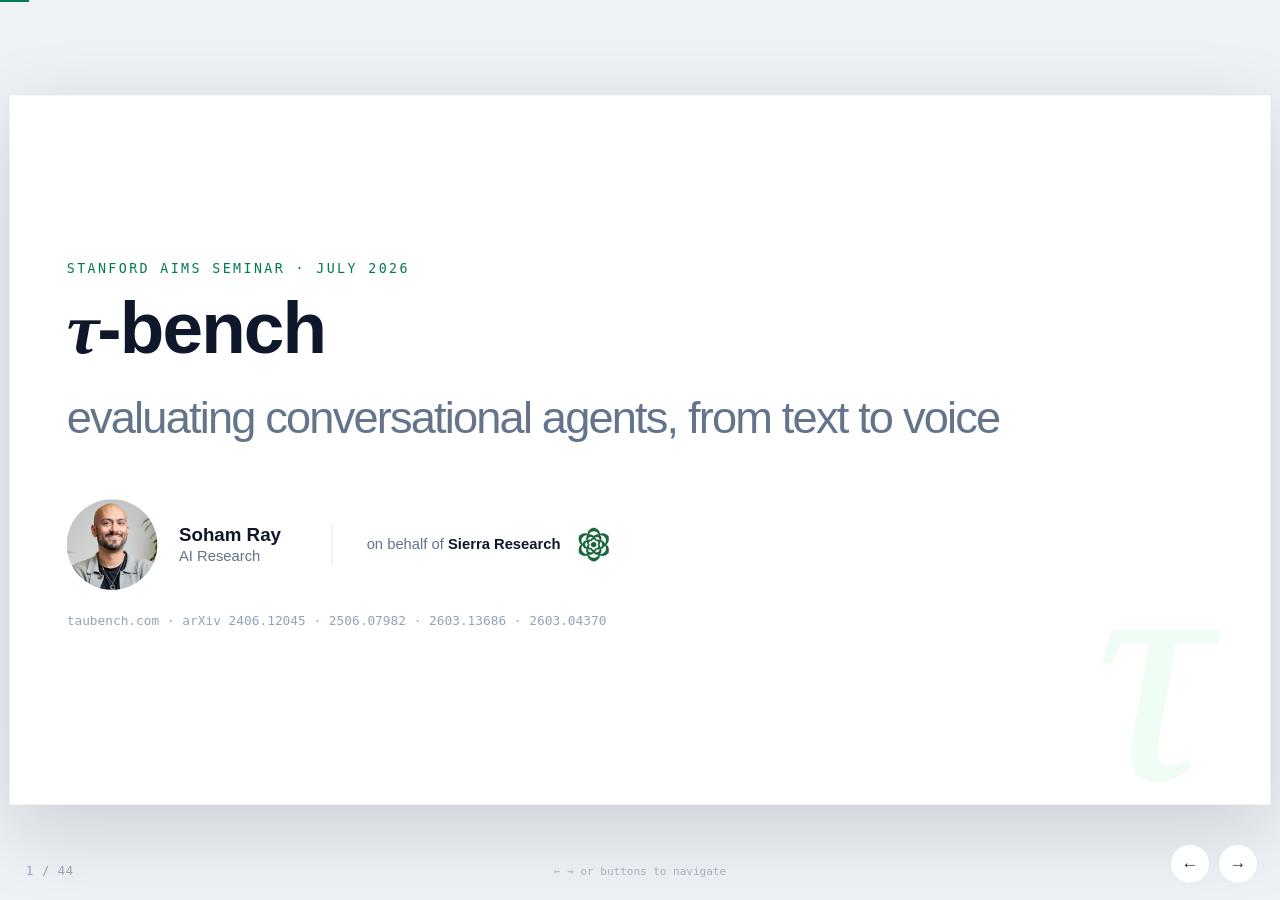
==== talks/stanford-aims-tau.html @ de150daf "awesome -> representative multilingual user simulator in Q1 Co-Authored-By: Claude Fable 5 <noreply@" ====
<!doctype html>
<html lang="en">
<head>
<meta charset="utf-8" />
<meta name="viewport" content="width=device-width, initial-scale=1" />
<meta name="robots" content="noindex" />
<title>τ-bench — Stanford AIMS · Soham Ray</title>
<style>
  :root {
    --bg: #ffffff;
    --ink: #1e293b;
    --heading: #0f172a;
    --muted: #64748b;
    --faint: #94a3b8;
    --line: #e2e8f0;
    --wash: #f8fafc;
    --green-wash: #f0fdf4;
    --accent: #065f46;
    --accent-mid: #047857;
    --accent-bright: #059669;
    --red: #dc2626;
    --font-sans: -apple-system, BlinkMacSystemFont, "Segoe UI", Roboto, Oxygen,
      Ubuntu, Cantarell, "Fira Sans", "Droid Sans", "Helvetica Neue", sans-serif;
    --font-mono: ui-monospace, SFMono-Regular, "SF Mono", Menlo, Monaco, Consolas, monospace;
    --font-tau: Georgia, "Times New Roman", serif;
  }
  * { box-sizing: border-box; margin: 0; padding: 0; }
  html, body { height: 100%; overscroll-behavior: none; }
  body {
    background: #eef1f5;
    color: var(--ink);
    font-family: var(--font-sans);
    -webkit-font-smoothing: antialiased;
    overflow: hidden;
  }

  /* ---------- deck scaffolding: fixed 1280x720 canvas, scaled to fit ---------- */
  #stage {
    position: fixed; inset: 0;
    display: flex; align-items: center; justify-content: center;
    overflow: hidden;
  }
  #deck {
    position: relative;
    flex: none;
    width: 1280px; height: 720px;
    background: var(--bg);
    transform: scale(var(--s, 1));
    transform-origin: center center;
    box-shadow: 0 24px 80px rgba(15, 23, 42, .16);
  }
  .slide {
    position: absolute; inset: 0;
    display: none;
    flex-direction: column;
    align-items: center;
    justify-content: center;
    padding: 34px 58px 44px;
    overflow: hidden;
  }
  .slide.active { display: flex; }
  .inner { width: 100%; }

  /* fragments: reveal step-by-step on → / click */
  .frag { opacity: 0; transform: translateY(8px); transition: opacity .3s ease, transform .3s ease; }
  .frag.on { opacity: 1; transform: none; }
  [data-at] { opacity: 0; transform: translateY(8px); transition: opacity .3s ease, transform .3s ease; }
  [data-at].on { opacity: 1; transform: none; }
  [data-off] { transition: opacity .3s ease; }
  [data-off].off { opacity: 0; pointer-events: none; }

  /* chrome */
  #progress {
    position: fixed; top: 0; left: 0; height: 2px;
    background: var(--accent-mid); width: 0%;
    z-index: 10; transition: width .3s ease;
  }
  #counter {
    position: fixed; bottom: 22px; left: 26px;
    font-family: var(--font-mono); font-size: 12px; color: var(--faint);
    z-index: 10; letter-spacing: .06em;
    user-select: none;
  }
  #navhint {
    position: fixed; bottom: 22px; left: 50%; transform: translateX(-50%);
    font-family: var(--font-mono); font-size: 11px; color: var(--faint);
    z-index: 10; user-select: none; opacity: .8;
  }
  .navbtns { position: fixed; bottom: 16px; right: 22px; z-index: 10; display: flex; gap: 8px; }
  .navbtns button {
    width: 40px; height: 40px; border-radius: 999px;
    border: 1px solid var(--line); background: #fff; color: var(--ink);
    font-size: 17px; line-height: 1; cursor: pointer;
    display: flex; align-items: center; justify-content: center;
    transition: all .15s ease;
  }
  .navbtns button:hover { border-color: var(--accent-mid); color: var(--accent-mid); }
  .navbtns button:active { transform: scale(.94); }

  /* ---------- typographic system ---------- */
  .kicker {
    font-family: var(--font-mono); font-size: 13.5px; font-weight: 500;
    letter-spacing: .18em; text-transform: uppercase; color: var(--accent-mid);
    margin-bottom: 14px;
  }
  h1 { color: var(--heading); font-size: 74px; font-weight: 700; letter-spacing: -0.025em; line-height: 1.08; }
  h2 { color: var(--heading); font-size: 40px; font-weight: 650; letter-spacing: -0.02em; line-height: 1.12; margin-bottom: 20px; }
  .lede { font-size: 19.5px; line-height: 1.55; color: var(--ink); max-width: 62ch; }
  .muted { color: var(--muted); }
  .tau { font-family: var(--font-tau); font-style: italic; }
  .mono { font-family: var(--font-mono); }
  a { color: var(--accent-mid); text-decoration: none; }
  a:hover { text-decoration: underline; }
  strong { font-weight: 650; color: var(--heading); }

  .footnote {
    margin-top: 22px; font-size: 13px; color: var(--faint); line-height: 1.5;
    font-family: var(--font-mono);
  }

  /* stat chips */
  .stats { display: flex; gap: 14px; flex-wrap: wrap; margin-top: 24px; }
  .stat {
    border: 1px solid var(--line); border-radius: 10px;
    padding: 14px 18px; background: #fff; min-width: 150px;
  }
  .stat .num { font-family: var(--font-mono); font-size: 30px; font-weight: 600; color: var(--accent); letter-spacing: -0.02em; }
  .stat .lbl { font-size: 13.5px; color: var(--muted); margin-top: 4px; line-height: 1.35; }

  /* two-column helper */
  .cols { display: grid; grid-template-columns: 1fr 1fr; gap: 40px; align-items: start; }

  /* card list */
  .cardlist { display: grid; gap: 12px; }
  .card {
    border: 1px solid var(--line); border-radius: 10px; background: #fff;
    padding: 15px 19px; font-size: 16px; line-height: 1.5;
  }
  .card b { color: var(--heading); font-weight: 650; }
  .card .tag {
    font-family: var(--font-mono); font-size: 12px; color: var(--accent-mid);
    letter-spacing: .1em; text-transform: uppercase; display: block; margin-bottom: 5px;
  }
  /* heading-only cards: render the lone tag as a proper statement chip */
  .card.chip { padding: 13px 19px; text-align: center; background: var(--wash); }
  .card.chip .tag {
    font-family: var(--font-sans); text-transform: none; letter-spacing: 0;
    font-size: 16.5px; font-weight: 650; color: var(--heading); margin-bottom: 0;
  }

  /* ---------- slide 1: title ---------- */
  .titleslide .inner { display: flex; flex-direction: column; gap: 0; }
  .who { display: flex; align-items: center; gap: 22px; margin-top: 52px; }
  .who img.face { width: 92px; height: 92px; border-radius: 50%; object-fit: cover; }
  .who .name { font-size: 19px; font-weight: 650; color: var(--heading); }
  .who .role { font-size: 15px; color: var(--muted); margin-top: 2px; display: flex; align-items: center; gap: 9px; }
  .who .role .org { font-weight: 650; color: var(--heading); }
  .who .obo { display: flex; align-items: center; gap: 13px; margin-left: 30px; padding-left: 34px; border-left: 1px solid var(--line); }
  .who .obo img { width: 42px; height: 42px; border-radius: 10px; }
  .who .obo-t { font-size: 15px; color: var(--muted); }
  .who .obo-t b { font-weight: 650; color: var(--heading); }
  .bigtau {
    position: absolute; right: 60px; bottom: -28px;
    font-family: var(--font-tau); font-style: italic;
    font-size: 330px; line-height: 1; color: var(--green-wash);
    user-select: none; pointer-events: none; z-index: 0;
  }
  .titleslide .inner { position: relative; z-index: 1; }

  /* section divider slides */
  .divider { text-align: left; }
  .divider .giant {
    font-family: var(--font-tau); font-style: italic;
    font-size: 150px; color: var(--accent);
    line-height: 1; letter-spacing: -0.02em;
  }
  .divider h2 { margin-top: 18px; }

  /* ---------- diagrams ---------- */
  .diagram { width: 100%; height: auto; display: block; margin-top: 8px; }
  .diagram text { font-family: var(--font-sans); }
  .diagram .dt { font-family: var(--font-tau); font-style: italic; }
  .diagram .dm { font-family: var(--font-mono); }

  /* press wall */
  .presswall { display: grid; grid-template-columns: repeat(4, 1fr); gap: 14px; margin-top: 10px; }
  .presswall figure { border: 1px solid var(--line); border-radius: 10px; overflow: hidden; background: #fff; }
  .presswall img { width: 100%; aspect-ratio: 16/9; object-fit: cover; display: block; filter: saturate(.92); }
  .presswall figcaption { padding: 9px 12px; font-size: 13px; color: var(--muted); line-height: 1.4; }
  .presswall figcaption b { color: var(--heading); font-weight: 600; }

  /* charts */
  .chartwrap { border: 1px solid var(--line); border-radius: 12px; padding: 18px 20px 10px; background: #fff; margin-top: 6px; }

  /* call comparison */
  .calls { display: grid; grid-template-columns: 1fr 1fr; gap: 24px; margin-top: 6px; }
  .call { border-radius: 12px; padding: 22px 24px; border: 1px solid var(--line); }
  .call.ideal { background: var(--wash); }
  .call.real { background: #fff; border-color: #d1e7dd; box-shadow: 0 1px 0 var(--line); }
  .call h3 { font-size: 16px; font-weight: 650; color: var(--heading); margin-bottom: 4px; }
  .call .sub { font-family: var(--font-mono); font-size: 11.5px; letter-spacing: .12em; text-transform: uppercase; margin-bottom: 14px; }
  .call.ideal .sub { color: var(--faint); }
  .call.real .sub { color: var(--accent-mid); }
  .call ul { list-style: none; display: grid; gap: 9px; }
  .call li { font-size: 14.5px; line-height: 1.45; padding-left: 20px; position: relative; }
  .call li::before { content: "·"; position: absolute; left: 6px; color: var(--faint); font-weight: 700; }
  .call.real li::before { content: "•"; color: var(--accent-bright); }

  /* metrics table */
  table.metrics { width: 100%; border-collapse: collapse; margin-top: 8px; font-size: 16.5px; }
  table.metrics th, table.metrics td { text-align: left; padding: 12px 15px; border-bottom: 1px solid var(--line); vertical-align: top; }
  table.metrics th { font-family: var(--font-mono); font-size: 12.5px; letter-spacing: .1em; text-transform: uppercase; color: var(--muted); font-weight: 500; }
  table.metrics td.dim { font-weight: 650; color: var(--heading); white-space: nowrap; }
  table.metrics td .sym { font-family: var(--font-mono); color: var(--accent-mid); font-size: 13px; }
  table.metrics tr:last-child td { border-bottom: none; }

  /* horizontal bars (failure modes) */
  .hbars { display: grid; gap: 10px; margin-top: 10px; }
  .hbar { display: grid; grid-template-columns: 190px 1fr 66px; align-items: center; gap: 12px; font-size: 14px; }
  .hbar .lbl { color: var(--ink); text-align: right; }
  .hbar .track { background: var(--wash); border-radius: 5px; height: 20px; display: flex; overflow: hidden; border: 1px solid var(--line); }
  .hbar .seg1 { background: var(--accent-mid); height: 100%; }
  .hbar .seg2 { background: #86efac; height: 100%; }
  .hbar .val { font-family: var(--font-mono); font-size: 12px; color: var(--muted); }

  .legend { display: flex; gap: 18px; margin-top: 14px; font-size: 12.5px; color: var(--muted); align-items: center; flex-wrap: wrap; }
  .legend .sw { display: inline-block; width: 12px; height: 12px; border-radius: 3px; margin-right: 6px; vertical-align: -1px; }

  /* pipeline stages */
  .pipe { display: grid; grid-template-columns: repeat(4, 1fr); gap: 0; margin-top: 10px; align-items: stretch; position: relative; }
  .stage { border: 1px solid var(--line); border-radius: 12px; background: #fff; padding: 16px 16px 14px; margin-right: 26px; position: relative; }
  .stage:last-child { margin-right: 0; }
  .stage::after {
    content: "→"; position: absolute; right: -22px; top: 50%; transform: translateY(-50%);
    color: var(--faint); font-size: 17px;
  }
  .stage:last-child::after { content: none; }
  .stage .n { font-family: var(--font-mono); font-size: 11px; color: var(--accent-mid); letter-spacing: .12em; margin-bottom: 6px; }
  .stage h3 { font-size: 15px; font-weight: 650; color: var(--heading); margin-bottom: 8px; }
  .stage ul { list-style: none; display: grid; gap: 5px; }
  .stage li { font-size: 12.8px; color: var(--muted); line-height: 1.4; }
  .stage li b { color: var(--ink); font-weight: 600; }

  /* persona face cards — faces blurred until the reveal step */
  .pgrid { display: grid; grid-template-columns: repeat(7, 1fr); gap: 12px; margin-top: 18px; }
  .pcard { border: 1px solid var(--line); border-radius: 12px; background: #fff; padding: 14px 10px 12px; text-align: center; display: flex; flex-direction: column; align-items: center; gap: 6px; }
  .pcard.ctrl { background: var(--wash); }
  .pcard b { font-size: 13.5px; font-weight: 650; color: var(--heading); }
  .pcard .pacc { font-size: 11.5px; color: var(--muted); line-height: 1.35; min-height: 31px; }
  .pface { width: 62px; height: 62px; border-radius: 50%; overflow: hidden; border: 2px solid var(--line); display: flex; align-items: center; justify-content: center; font-size: 30px; background: var(--wash); flex: none; }
  .pface img { width: 100%; height: 100%; object-fit: cover; filter: blur(9px) grayscale(1); transition: filter .6s ease; }
  .pgrid.on .pface img { filter: none; }
  .pcard .pwho { font-family: var(--font-mono); font-size: 11px; color: var(--accent-mid); font-weight: 700; opacity: 0; transition: opacity .5s ease .15s; }
  .pgrid.on .pwho { opacity: 1; }

  /* audio demo play buttons */
  .play { width: 24px; height: 24px; border-radius: 50%; border: 1px solid var(--line); background: #fff; color: var(--accent-mid); font-size: 9px; line-height: 1; cursor: pointer; display: inline-flex; align-items: center; justify-content: center; padding: 0 0 0 2px; flex: none; transition: background .15s, border-color .15s, color .15s; }
  .play:hover { border-color: var(--accent-mid); background: var(--green-wash); }
  .play.playing { background: var(--accent-mid); border-color: var(--accent-mid); color: #fff; }
  .audiorow { display: flex; align-items: center; gap: 10px; margin-top: 14px; font-size: 13.5px; color: var(--muted); }
  .audiorow .mono { font-family: var(--font-mono); font-size: 11.5px; color: var(--faint); }

  .diagram.timeline { max-width: 860px; margin: 0 auto; display: block; }
  .cardlist.compact .card { padding: 10px 14px; font-size: 13px; line-height: 1.45; }

  /* example call transcript */
  .convo { display: flex; flex-direction: column; gap: 9px; }
  .bubble { border-radius: 14px; padding: 9px 16px; font-size: 14.5px; line-height: 1.45; max-width: 88%; }
  .bubble.u { background: var(--wash); border: 1px solid var(--line); align-self: flex-start; }
  .bubble.a { background: var(--green-wash); border: 1px solid #bbe7d0; align-self: flex-end; }
  .tchip { font-family: var(--font-mono); font-size: 10.5px; background: #fff; border: 1px solid var(--line); border-radius: 6px; padding: 1px 6px; color: var(--accent-mid); white-space: nowrap; }
  .tchip.ut { color: var(--muted); }
  .worldcard { border: 1px solid var(--line); border-radius: 12px; padding: 12px 16px; background: #fff; }
  .worldcard .wtitle { font-family: var(--font-mono); font-size: 10.5px; letter-spacing: .07em; text-transform: uppercase; color: var(--faint); margin-bottom: 6px; }
  .wrow { display: flex; justify-content: space-between; gap: 12px; font-size: 13px; padding: 2.5px 0; color: var(--ink); }
  .wrow .st { font-family: var(--font-mono); font-size: 12px; color: var(--muted); }
  .wrow .st b { color: var(--accent-mid); }
  .couple { text-align: center; font-family: var(--font-mono); font-size: 11px; color: var(--faint); margin: 5px 0; }

  /* mini result bars */
  .mrow { display: grid; grid-template-columns: 88px 1fr 34px; align-items: center; gap: 8px; margin-bottom: 5px; }
  .mrow .mlbl { color: var(--muted); white-space: nowrap; font-size: 11.5px; }
  .mtrack { background: var(--wash); border: 1px solid var(--line); border-radius: 4px; height: 11px; overflow: hidden; }
  .mfill { height: 100%; background: var(--accent-mid); }
  .mfill.lt { background: #cbd5e1; }
  .mfill.rd { background: #f59e0b; }
  .mval { font-family: var(--font-mono); font-size: 11px; color: var(--ink); text-align: right; }

  /* comparison table */
  .cmp { border-collapse: collapse; width: 100%; font-size: 15.5px; }
  .cmp th { font-family: var(--font-mono); font-size: 10.5px; font-weight: 600; letter-spacing: .08em; text-transform: uppercase; color: var(--faint); padding: 0 12px 10px; text-align: center; line-height: 1.5; }
  .cmp th:first-child { text-align: left; }
  .cmp td { padding: 7px 12px; border-top: 1px solid var(--line); text-align: center; }
  .cmp td:first-child { text-align: left; white-space: nowrap; }
  .cmp tr.group td { border-top: none; padding: 11px 12px 4px; font-family: var(--font-mono); font-size: 10.5px; letter-spacing: .07em; text-transform: uppercase; color: var(--faint); text-align: left; }
  .cmp .y { color: var(--accent-mid); font-weight: 700; }
  .cmp .p { color: #d97706; font-weight: 600; }
  .cmp .n { color: #cbd5e1; }
  .cmp tr.hero td { background: var(--green-wash); border-top: 1.5px solid #bbe7d0; border-bottom: 1.5px solid #bbe7d0; font-weight: 650; color: var(--accent); }
  .cmp tr.hero td:first-child { border-radius: 8px 0 0 8px; }
  .cmp tr.hero td:last-child { border-radius: 0 8px 8px 0; }

  /* interactivity results table */
  .itbl { font-size: 14px; }
  .itbl td { font-family: var(--font-mono); font-size: 13px; color: var(--ink); }
  .itbl td:first-child { font-family: var(--font-sans); font-size: 14px; white-space: nowrap; }
  .itbl .best { color: var(--accent-mid); font-weight: 700; }
  .itbl .worst { color: var(--red); }
  .itbl th sub, .itbl td sub { font-size: 9px; }
  .itbl .abd { font-size: 10.5px; color: var(--faint); font-weight: 400; }
  .itbl .worst .abd, .itbl .best .abd { color: inherit; }

  /* paper figure */
  .paperfig { border: 1px solid var(--line); border-radius: 12px; background: #fff; padding: 20px 26px; margin-top: 6px; }
  .paperfig img { display: block; width: 100%; max-height: 360px; object-fit: contain; margin: 0 auto; }

  /* live embed */
  .embedwrap { border: 1px solid var(--line); border-radius: 12px; overflow: hidden; background: #fff; height: 445px; margin-top: 4px; }
  /* crop taubench.com's fixed-height nav + announcement banner so the visualizer fills the frame */
  .embedwrap iframe { width: 100%; height: calc(100% + 150px); margin-top: -150px; border: 0; display: block; }

  .smallgrid { display: grid; grid-template-columns: 1fr 1fr 1fr; gap: 14px; margin-top: 10px; }
  .tightcards .card { font-size: 15px; padding: 13px 17px; }

  kbd.klabel {
    font-family: var(--font-mono); font-size: 12px; border: 1px solid var(--line);
    border-bottom-width: 2px; border-radius: 5px; padding: 1px 6px; color: var(--muted); background: var(--wash);
  }

  /* ---------- live phone (state-machine driven from render()) ---------- */
  .phonecol { display: flex; flex-direction: column; gap: 8px; }
  .livephone {
    position: relative; width: 208px; margin: 0 auto;
    border-radius: 28px; background: #1e293b; padding: 10px 11px 11px;
    box-shadow: 0 10px 26px rgba(15, 23, 42, .22);
    transition: box-shadow .35s ease;
  }
  .livephone.acting { box-shadow: 0 10px 26px rgba(15, 23, 42, .22), 0 0 0 4px #bbe7d0; }
  .livephone .notch { width: 60px; height: 6px; border-radius: 4px; background: #0f172a; margin: 0 auto 8px; }
  .livephone .screen {
    background: #fef3c7; border-radius: 14px; padding: 10px 13px 12px;
    display: flex; flex-direction: column; gap: 7px; transition: background .45s ease;
  }
  .livephone .phome { width: 52px; height: 4px; border-radius: 3px; background: #475569; margin: 8px auto 0; }
  .livephone .ptop { display: flex; align-items: center; justify-content: space-between; height: 18px; }
  .sigbars { display: flex; align-items: flex-end; gap: 3px; height: 17px; }
  .sigbars i { width: 5px; border-radius: 2px; background: #d6dee8; transition: background .45s ease; }
  .sigbars i:nth-child(1) { height: 6px; } .sigbars i:nth-child(2) { height: 10px; }
  .sigbars i:nth-child(3) { height: 13px; } .sigbars i:nth-child(4) { height: 17px; }
  .pplane { font-size: 15px; color: #d97706; transition: opacity .4s ease; }
  .livephone.air-off .pplane { opacity: 0; }
  .pbig { font-size: 17px; font-weight: 700; color: #b45309; text-align: center; letter-spacing: -0.01em; }
  .pbig .st-broken { display: inline; } .pbig .st-nosig, .pbig .st-ok { display: none; }
  .livephone.air-off .pbig .st-broken { display: none; }
  .livephone.air-off .pbig .st-nosig { display: inline; }
  .livephone.fixed .screen { background: var(--green-wash); }
  .livephone.fixed .sigbars i { background: var(--accent-bright); }
  .livephone.fixed .pbig { color: var(--accent); }
  .livephone.fixed .pbig .st-broken, .livephone.fixed .pbig .st-nosig { display: none; }
  .livephone.fixed .pbig .st-ok { display: inline; }
  .ploc-line { font-size: 11px; color: #64748b; text-align: center; font-family: var(--font-mono); }
  .livephone .prows { display: flex; flex-direction: column; gap: 7px; }
  .livephone .prow {
    display: flex; align-items: center; justify-content: space-between;
    background: rgba(255, 255, 255, .65); border-radius: 8px; padding: 5px 9px;
    font-size: 11.5px; color: #334155; font-weight: 500;
  }
  .ptoggle, .ptog2 {
    width: 34px; height: 19px; border-radius: 19px; position: relative; flex: none;
    transition: background .35s ease;
  }
  .ptoggle::after, .ptog2::after {
    content: ""; position: absolute; top: 2px; width: 15px; height: 15px;
    border-radius: 50%; background: #fff; transition: left .35s ease;
    box-shadow: 0 1px 2px rgba(15, 23, 42, .25);
  }
  .ptoggle { background: #d97706; } .ptoggle::after { left: 17px; }
  .livephone.air-off .ptoggle { background: #cbd5e1; }
  .livephone.air-off .ptoggle::after { left: 2px; }
  .ptog2 { background: #cbd5e1; } .ptog2::after { left: 2px; }
  .livephone.roam-on .ptog2 { background: var(--accent-bright); }
  .livephone.roam-on .ptog2::after { left: 17px; }
  /* authoring mode: phone starts healthy, root causes break it */
  .livephone.build .screen { background: var(--green-wash); }
  .livephone.build .sigbars i { background: var(--accent-bright); }
  .livephone.build .pplane { opacity: 0; }
  .livephone.build .ptoggle { background: #cbd5e1; } .livephone.build .ptoggle::after { left: 2px; }
  .livephone.build .pbig { color: var(--accent); }
  .livephone.build .pbig .st-broken { display: none; } .livephone.build .pbig .st-ok { display: inline; }
  .livephone.build.rc-air .screen { background: #fef3c7; }
  .livephone.build.rc-air .sigbars i { background: #d6dee8; }
  .livephone.build.rc-air .pplane { opacity: 1; }
  .livephone.build.rc-air .ptoggle { background: #d97706; } .livephone.build.rc-air .ptoggle::after { left: 17px; }
  .livephone.build.rc-air .pbig { color: #b45309; }
  .livephone.build.rc-air .pbig .st-ok { display: none; } .livephone.build.rc-air .pbig .st-broken { display: inline; }
  .ploc-line .p-abroad { display: none; }
  .livephone.abroad .ploc-line .p-home { display: none; }
  .livephone.abroad .ploc-line .p-abroad { display: inline; color: #d97706; }

  /* ---------- animated audio pipeline ---------- */
  #pipesvg .box { fill: #fff; stroke: var(--line); stroke-width: 1.5; }
  #pipesvg .box.dash { stroke-dasharray: 5 4; }
  #pipesvg .box.main { stroke: var(--accent); }
  #pipesvg .grp { fill: var(--wash); stroke: var(--line); stroke-width: 1.5; }
  #pipesvg text { font-family: var(--font-sans); }
  #pipesvg .tl { font-size: 13px; fill: var(--ink); font-weight: 600; }
  #pipesvg .ts { font-size: 11px; fill: var(--muted); }
  #pipesvg .tm { font-family: var(--font-mono); font-size: 10.5px; fill: var(--faint); }
  #pipesvg .tg { font-family: var(--font-mono); font-size: 11px; fill: var(--accent-mid); letter-spacing: .08em; }
  /* flows: dashes crawl along the path while active */
  #pipesvg .flow { fill: none; stroke-dasharray: 7 7; opacity: .18; animation: pldash 1s linear infinite paused; }
  #pipesvg .flow.acc { stroke: var(--accent-mid); stroke-width: 3; }
  #pipesvg .flow.grey { stroke: #94a3b8; stroke-width: 3; }
  #pipesvg .flow.amber { stroke: #d97706; stroke-width: 1.7; stroke-dasharray: 2 6.5; stroke-linecap: round; }
  #pipesvg .ctrl { fill: none; stroke: #cbd5e1; stroke-width: 1.4; stroke-dasharray: 3 4; opacity: .5; }
  #pipesvg .ctrl.const { stroke: #94a3b8; stroke-width: 2.4; stroke-dasharray: none; opacity: .45; }
  #pipesvg .lgconst { stroke: #94a3b8; stroke-width: 3; stroke-dasharray: 7 7; }
  #pipesvg .lgint { stroke: #d97706; stroke-width: 1.7; stroke-dasharray: 2 6.5; stroke-linecap: round; }
  @keyframes pldash { to { stroke-dashoffset: -14; } }
  @keyframes plblink { 0%, 78%, 100% { opacity: .18; } 82%, 94% { opacity: 1; } }
  @keyframes plctrl { 0%, 78%, 100% { opacity: .35; stroke: #cbd5e1; } 82%, 94% { opacity: 1; stroke: #d97706; } }
  @keyframes plboxflash { 0%, 78%, 100% { fill: #fff; } 82%, 94% { fill: #fef3c7; } }
  @keyframes plwob { from { transform: scaleY(.35); } to { transform: scaleY(1); } }
  @keyframes plfd { 0%, 70%, 100% { opacity: 0; } 74%, 88% { opacity: 1; } }
  /* stage 1: the speech line comes alive */
  #pipesvg.s1 .f-speech { opacity: 1; animation-play-state: running; }
  #pipesvg.s1 .mixer { stroke: var(--accent-mid); }
  #pipesvg .wavebar { fill: var(--accent-mid); opacity: .15; transform-box: fill-box; transform-origin: 50% 50%; }
  #pipesvg.s1 .wavebar { opacity: 1; animation: plwob .55s ease-in-out infinite alternate; }
  #pipesvg.s1 .wavebar:nth-of-type(2n) { animation-duration: .42s; }
  #pipesvg.s1 .wavebar:nth-of-type(3n) { animation-duration: .7s; }
  /* stage 2: environment generators + Poisson control links */
  #pipesvg.s2 .f-noise { opacity: .85; animation-play-state: running; }
  #pipesvg.s2 .f-burst { animation: pldash 1s linear infinite, plblink 3.6s infinite; }
  #pipesvg.s2 .f-oot { animation: pldash 1s linear infinite, plblink 5.2s infinite 1.3s; }
  #pipesvg.s2 .ctrl-burst { animation: plctrl 3.6s infinite; }
  #pipesvg.s2 .ctrl-oot { animation: plctrl 5.2s infinite 1.3s; }
  #pipesvg.s2 .ctrl-muff { animation: plctrl 6.4s infinite 2.2s; }
  #pipesvg.s2 .gburst { animation: plboxflash 3.6s infinite; }
  #pipesvg.s2 .goot { animation: plboxflash 5.2s infinite 1.3s; }
  #pipesvg.s2 .gmuff { animation: plboxflash 6.4s infinite 2.2s; }
  /* stage 3: telephony + frame drops */
  #pipesvg.s3 .f-out { opacity: 1; animation-play-state: running; }
  #pipesvg.s3 .fdmark { animation: plfd 2.6s infinite; }
  #pipesvg.s3 .fdmark.b { animation-delay: 1.2s; }
  #pipesvg.s3 .gfd { animation: plboxflash 2.6s infinite; }
  #pipesvg .fdmark { opacity: 0; stroke: var(--red); stroke-width: 2.2; }
  .pipesteps { display: grid; grid-template-columns: 1fr 1fr 1fr; gap: 12px; margin-top: 14px; }

  /* pull-quotes (benchmarking slide) */
  .bq { border-left: 3px solid var(--accent-mid); background: var(--wash); padding: 12px 16px 11px; border-radius: 0 10px 10px 0; margin-top: 12px; }
  .bq .qt { font-family: Georgia, 'Times New Roman', serif; font-style: italic; font-size: 16.5px; color: var(--heading); line-height: 1.4; }
  .bq .attr { font-size: 12px; color: var(--muted); margin-top: 5px; font-style: normal; }

  /* spec / trace / verify — show-don't-tell task slides */
  .spec { border: 1px solid var(--line); border-radius: 10px; background: #fff; padding: 10px 14px; margin-bottom: 10px; }
  .spec .slbl { font-family: var(--font-mono); font-size: 10.5px; letter-spacing: .12em; text-transform: uppercase; color: var(--accent-mid); display: block; margin-bottom: 4px; }
  .spec p { font-size: 13.5px; line-height: 1.45; color: var(--ink); margin: 2px 0; }
  .spec p.mono { font-family: var(--font-mono); font-size: 12px; color: var(--muted); }
  .ttrace { border: 1px solid var(--line); border-radius: 14px; background: var(--wash); padding: 14px 16px; display: flex; flex-direction: column; gap: 7px; }
  .trow { display: grid; grid-template-columns: 48px 1fr; gap: 10px; align-items: start; }
  .trow .twho { font-family: var(--font-mono); font-size: 10.5px; color: var(--faint); padding-top: 7px; text-transform: uppercase; letter-spacing: .06em; }
  .trow .twho.u { color: var(--muted); }
  .tbub { background: #fff; border: 1px solid var(--line); border-radius: 10px; padding: 6px 12px; font-size: 13.5px; line-height: 1.45; color: var(--ink); justify-self: start; }
  .trow.agent .tbub { background: var(--green-wash); border-color: #cde9db; }
  .ttool { font-family: var(--font-mono); font-size: 12px; color: var(--ink); background: #fff; border: 1px dashed #cbd5e1; border-radius: 8px; padding: 5px 10px; justify-self: start; }
  .ttool .op { font-weight: 700; font-size: 10px; letter-spacing: .1em; margin-right: 8px; }
  .ttool .op.r { color: var(--muted); }
  .ttool .op.w { color: var(--red); }
  .ttool .op.s { color: var(--accent-mid); }
  .tret { font-family: var(--font-mono); font-size: 11.5px; color: var(--faint); padding-left: 12px; justify-self: start; }
  .verify { border-top: 1px dashed #cbd5e1; margin-top: 8px; padding-top: 9px; }
  .verify .vtitle { font-family: var(--font-mono); font-size: 10.5px; letter-spacing: .12em; text-transform: uppercase; color: var(--muted); margin-bottom: 5px; }
  .verify .vitem { font-family: var(--font-mono); font-size: 12px; line-height: 1.7; color: var(--ink); }
  .vitem .ok { color: var(--accent-bright); font-weight: 700; }
  .vitem .bad { color: var(--red); font-weight: 700; }

  /* company logo wall */
  .logowall { display: grid; grid-template-columns: repeat(5, 1fr); gap: 12px; }
  .logocell { display: flex; align-items: center; gap: 10px; border: 1px solid var(--line); border-radius: 10px; padding: 9px 12px; font-size: 13.5px; font-weight: 600; color: var(--heading); background: #fff; }
  .logocell img { width: 20px; height: 20px; border-radius: 4px; flex: none; }
  .logocell small { font-weight: 500; color: var(--muted); font-size: 11px; margin-left: auto; white-space: nowrap; }

  /* behavior compare rows (tau-knowledge qualitative) */
  .bhv { display: grid; grid-template-columns: 240px 1fr 1.1fr; gap: 12px; align-items: stretch; margin-bottom: 12px; }
  .bhv .bt { font-size: 15px; font-weight: 650; color: var(--heading); line-height: 1.35; padding-top: 6px; }
  .bhv .bt small { display: block; font-weight: 400; font-size: 12.5px; color: var(--muted); margin-top: 4px; }
  .bcard { border-radius: 10px; padding: 9px 12px; font-family: var(--font-mono); font-size: 11.5px; line-height: 1.6; color: var(--ink); }
  .bcard .bh { font-size: 10px; letter-spacing: .1em; font-weight: 700; margin-bottom: 4px; font-family: var(--font-mono); }
  .bcard.bad { background: #fef2f2; border: 1px solid #fecaca; }
  .bcard.bad .bh { color: var(--red); }
  .bcard.good { background: var(--green-wash); border: 1px solid #bbe7d0; }
  .bcard.good .bh { color: var(--accent-mid); }

  /* ---------- zoom-in slides: tick anatomy & turn-taking ---------- */
  .ticksvg text { font-family: var(--font-sans); }
  .ticksvg .box { fill: #fff; stroke: var(--line); stroke-width: 1.5; }
  .ticksvg .tl { font-size: 13px; fill: var(--ink); font-weight: 600; }
  .ticksvg .ts { font-size: 11.5px; fill: var(--muted); }
  .ticksvg .tm { font-family: var(--font-mono); font-size: 10.5px; fill: var(--faint); }
  .ticksvg .slice { font-family: var(--font-mono); font-size: 12px; fill: var(--ink); }
  .ticksvg .flow { fill: none; stroke: var(--accent-mid); stroke-width: 2.4; stroke-dasharray: 7 7; opacity: .18; animation: pldash 1s linear infinite paused; }
  #ticksvg.k1 .flow { opacity: 1; animation-play-state: running; }
  #ticksvg .twav rect { fill: var(--accent-mid); opacity: .15; transform-box: fill-box; transform-origin: 50% 50%; }
  #ticksvg.k1 .twav rect { opacity: 1; animation: plwob .55s ease-in-out infinite alternate; }
  #ticksvg.k1 .twav rect:nth-of-type(2n) { animation-duration: .42s; }
  #ticksvg.k1 .twav rect:nth-of-type(3n) { animation-duration: .68s; }
  #ticksvg .krow { opacity: 0; transition: opacity .45s ease; }
  #ticksvg.k2 .krow.r2, #ticksvg.k3 .krow.r3 { opacity: 1; }
  #ticksvg .tkcard { opacity: 0; transform: translateY(7px); transition: opacity .35s ease, transform .35s ease; }
  #ticksvg.k2 .tkcard { opacity: 1; transform: none; }
  #ticksvg.k2 .tkcard:nth-of-type(2) { transition-delay: .07s; }
  #ticksvg.k2 .tkcard:nth-of-type(3) { transition-delay: .14s; }
  #ticksvg.k2 .tkcard:nth-of-type(4) { transition-delay: .21s; }
  #ticksvg.k2 .tkcard:nth-of-type(5) { transition-delay: .28s; }
  #ticksvg.k2 .tkcard:nth-of-type(6) { transition-delay: .35s; }
  #ticksvg.k2 .tkcard:nth-of-type(7) { transition-delay: .42s; }
  #ticksvg.k2 .tkcard:nth-of-type(8) { transition-delay: .49s; }
  #turnsvg .kk { opacity: 0; transition: opacity .45s ease; }
  #turnsvg.k1 .kk.c1, #turnsvg.k2 .kk.c2, #turnsvg.k3 .kk.c3, #turnsvg.k4 .kk.c4 { opacity: 1; }
  #turnsvg .chip { font-size: 12px; font-weight: 600; }

  /* CRM mini-card (the agent's world) */
  .crmcard { border: 1px solid var(--line); border-radius: 10px; background: #fff; padding: 10px 14px; }
  .crmcard .ch { font-family: var(--font-mono); font-size: 11px; letter-spacing: .07em; text-transform: uppercase; color: var(--faint); margin-bottom: 6px; }
  .crmcard .crow { display: flex; justify-content: space-between; align-items: center; font-size: 13.5px; color: var(--ink); }
  .crmcard .cv i { font-style: normal; font-family: var(--font-mono); font-size: 12.5px; }
  .crmcard .cv .s-b { color: var(--muted); }
  .crmcard .cv .s-g { display: none; color: var(--accent-mid); font-weight: 700; }
  .crmcard.fixed .cv .s-b { display: none; }
  .crmcard.fixed .cv .s-g { display: inline; }
  .crmcard.bad .cv .s-b { color: #d97706; font-weight: 700; }

  /* τ² "give the user a world" — figure ported from the ICML oral deck, our palette */
  #world .figwrap2 { display: flex; flex-direction: column; gap: 9px; min-width: 0; }
  #world .era { position: relative; height: 32px; }
  /* pill centered over the lanes column, not the full row (shared panel is 224px + 12px gap) */
  #world .era .wtag {
    position: absolute; left: calc(50% - 118px); top: 0; transform: translateX(-50%); white-space: nowrap;
    font-size: 14.5px; font-weight: 650; letter-spacing: .01em; border-radius: 100px; padding: 5px 16px;
  }
  #world .era .wtag.old { color: var(--muted); background: #f1f5f9; }
  #world .era .wtag.new { color: #fff; background: var(--accent-mid); }
  #world .figrow { display: grid; grid-template-columns: 1fr 224px; gap: 12px; align-items: center; }
  #world .lanes { display: flex; flex-direction: column; gap: 3px; }
  /* both lanes share one explicit grid template so stations align column-for-column */
  #world .lane {
    display: grid; grid-template-columns: 1fr 15px 0.88fr 15px 1.3fr 13px; column-gap: 5px;
    align-items: center; padding: 9px 10px; border-radius: 14px; border: 2px solid;
  }
  #world .lane.ag { background: var(--green-wash); border-color: #bbe7d0; }
  #world .lane.us { background: var(--wash); border-color: #cbd5e1; }
  #world .fbox {
    background: #fff; border: 2px solid #cbd5e1; border-radius: 10px; padding: 7px 8px;
    text-align: center; font-size: 12px; font-weight: 650; color: #334155; line-height: 1.25;
    width: 100%; min-width: 0;
  }
  #world .fbox span { display: block; font-size: 10.5px; font-weight: 500; color: var(--muted); margin-top: 2px; }
  #world .fbox .mono { font-family: var(--font-mono); font-size: 9.5px; font-weight: 600; }
  #world .fbox.dashed { border-style: dashed; background: transparent; }
  #world .fbox.actor { border-width: 2.5px; letter-spacing: .02em; }
  #world .lane.ag .fbox.actor { border-color: var(--accent-mid); color: var(--accent); }
  #world .lane.us .fbox.actor { border-color: #64748b; color: var(--ink); }
  #world .fbox.actor .avatar { margin: 0 auto 3px; }
  #world .fbox.toolsb b { font-size: 11px; }
  #world .lane.ag .fbox.toolsb { border-color: #bbe7d0; }
  #world .lane.ag .fbox.toolsb b, #world .lane.ag .fbox.toolsb .mono { color: var(--accent-mid); }
  #world .lane.us .fbox.toolsb { border-color: #94a3b8; }
  #world .lane.us .fbox.toolsb b, #world .lane.us .fbox.toolsb .mono { color: #475569; }
  #world .fbox.ghostb { border-style: dashed; border-color: #cbd5e1; background: transparent; color: var(--faint); }
  #world .fbox.ghostb span { color: var(--faint); }
  #world .farr { color: var(--faint); font-weight: 650; font-size: 15px; text-align: center; }
  #world .msgs { display: flex; align-items: center; gap: 6px; justify-content: center; height: 20px; }
  #world .msgs .ar { font-size: 14px; color: var(--faint); font-weight: 650; }
  #world .msgs .cl { font-family: var(--font-mono); font-size: 10px; letter-spacing: .08em; text-transform: uppercase; color: var(--faint); }
  #world .shared {
    background: var(--wash); border: 2px solid var(--line); border-radius: 16px; padding: 9px 11px 11px;
    display: flex; flex-direction: column; align-items: center; gap: 6px;
  }
  #world .shared .sh2 { font-size: 11.5px; font-weight: 650; letter-spacing: .06em; text-transform: uppercase; color: #334155; }
  #world .shared .sh3 { font-size: 10px; font-weight: 500; color: var(--faint); margin-top: -4px; }
  #world .cglyph {
    display: flex; align-items: center; gap: 6px; font-family: var(--font-mono); font-size: 10px;
    font-weight: 650; letter-spacing: .06em; text-transform: uppercase; color: var(--muted); height: 16px;
  }
  #world .cglyph .pr { font-size: 15px; font-weight: 700; color: var(--faint); letter-spacing: -1px; }
  #world .ghostdev {
    border: 2px dashed #cbd5e1; border-radius: 14px; width: 100%; height: 100%;
    display: flex; align-items: center; justify-content: center; font-size: 12px; font-weight: 600;
    color: var(--faint); text-align: center; line-height: 1.6; padding: 10px;
  }
  #world .swap, #world .fbox .swap { display: grid; }
  #world .swap > * { grid-area: 1 / 1; align-self: center; }
  #world .avatar { width: 22px; height: 22px; border-radius: 50%; display: flex; align-items: center; justify-content: center; }
  #world .avatar svg { width: 13px; height: 13px; }
  #world .avatar.ag { background: var(--accent-mid); color: #fff; }
  #world .avatar.us { background: #64748b; color: #fff; }
  #world .panelcol { display: flex; flex-direction: column; gap: 16px; }
  #world .amcard {
    background: var(--wash); border-left: 4px solid #d97706; border-radius: 10px;
    padding: 13px 16px; font-size: 15px; line-height: 1.5; color: var(--ink);
  }
  #world .amcard strong { color: var(--heading); font-weight: 650; }
  #world .amcard .tool { font-family: var(--font-mono); font-size: 13px; color: var(--muted); }
  #world .take { font-size: 15.5px; line-height: 1.5; color: var(--ink); border-left: 4px solid var(--accent-mid); padding-left: 16px; margin: 0; }
  #world .take strong { color: var(--accent); font-weight: 650; }
  #world .wcap { font-size: 13.5px; line-height: 1.5; color: var(--muted); margin: 0; }
  #world .wcap b { color: var(--ink); font-weight: 650; }
  /* compact phone + CRM variants for the shared-world column */
  #world .livephone.sm { width: 186px; border-radius: 24px; padding: 8px 9px 9px; margin: 0 auto; }
  #world .livephone.sm .notch { width: 54px; height: 5px; margin-bottom: 7px; }
  #world .livephone.sm .screen { padding: 8px 11px 9px; gap: 6px; border-radius: 12px; }
  #world .livephone.sm .pbig { font-size: 16px; }
  #world .livephone.sm .prow { font-size: 11px; padding: 4px 8px; }
  #world .livephone.sm .phome { margin-top: 7px; }
  #world .crmcard.slim { width: 100%; padding: 8px 11px; }
  #world .crmcard.slim .ch { font-size: 10px; margin-bottom: 4px; }
  #world .crmcard.slim .crow { font-size: 12px; background: var(--wash); border-radius: 8px; padding: 5px 9px; }
  #world .crmcard.slim .cv i { font-size: 11px; }

  /* saturation chart: chronological sweep, replays on each slide entry */
  #satChart .satdot, #satChart .satlbl { opacity: 0; }
  #satChart.sweep .satdot { animation: satpop .4s ease-out both; animation-delay: var(--d); }
  #satChart.sweep .satlbl { animation: satpop .45s ease-out both; animation-delay: calc(var(--d) + .18s); }
  #satChart.sweep #satClipRect { animation: satwipe 2.2s linear both .15s; }
  #satChart:not(.sweep) #satClipRect { width: 0; }
  @keyframes satpop { from { opacity: 0; transform: translateY(7px); } to { opacity: 1; transform: none; } }
  @keyframes satwipe { from { width: 0; } to { width: 945px; } }
</style>
</head>
<body>

<div id="progress"></div>
<div id="counter">1 / 23</div>
<div id="navhint">← → or buttons to navigate</div>
<div class="navbtns">
  <button id="prev" aria-label="Previous slide">←</button>
  <button id="next" aria-label="Next slide">→</button>
</div>

<div id="stage">
<main id="deck">

  <!-- ================= 1 · TITLE ================= -->
  <section class="slide titleslide">
    <div class="bigtau">τ</div>
    <div class="inner">
      <div class="kicker">Stanford AIMS Seminar · July 2026</div>
      <h1><span class="tau">τ</span>-bench<br/><span style="font-weight:500; color:var(--muted); font-size:.62em;">evaluating conversational agents, from text to voice</span></h1>
      <div class="who">
        <img class="face" src="../headshot.jpg" alt="Soham Ray" />
        <div>
          <div class="name">Soham Ray</div>
          <div class="role">AI Research</div>
        </div>
        <div class="obo">
          <div class="obo-t">on behalf of <b>Sierra Research</b></div>
          <img src="assets/logos/sierra.png" alt="Sierra Research" />
        </div>
      </div>
      <p class="footnote">taubench.com · arXiv 2406.12045 · 2506.07982 · 2603.13686 · 2603.04370</p>
    </div>
  </section>

  <!-- ================= 2 · SIERRA ================= -->
  <section class="slide">
    <div class="inner">
      <div class="kicker">Context</div>
      <h2>Sierra, in one slide</h2>
      <div class="cols">
        <div>
          <p class="lede" style="margin-bottom:16px;"><strong>“Better customer experiences. Built on Sierra.”</strong></p>
          <p class="lede" style="margin-bottom:16px;">Sierra is an AI agent platform: enterprises build, deploy, and continuously improve customer-facing agents across <strong>chat, email, SMS, WhatsApp — and, increasingly, voice</strong>.</p>
        </div>
        <div style="display:flex; flex-direction:column; align-items:center; justify-content:center; gap:22px; height:100%; padding-top:30px;">
          <img src="assets/sierra-logo.svg" alt="Sierra" style="width:320px;"/>
          <div class="kicker" style="font-size:12px;">sierra.ai · founded 2023 · San Francisco</div>
        </div>
      </div>
    </div>
  </section>

  <!-- ================= 2b · CUSTOMER SERVICE AI ================= -->
  <section class="slide">
    <div class="inner">
      <div class="kicker">The arena</div>
      <h2>Customer service AI is big right now</h2>
      <p class="lede" style="margin-bottom:16px;">Gartner counts <strong>17 million</strong> human contact-center agents worldwide — and predicts agentic AI will autonomously resolve <strong>80% of common issues by 2029</strong>.</p>
      <div class="logowall">
        <div class="logocell"><img src="assets/logos/sierra.png" alt=""/>Sierra</div>
        <div class="logocell"><img src="assets/logos/decagon.png" alt=""/>Decagon</div>
        <div class="logocell"><img src="assets/logos/parloa.png" alt=""/>Parloa</div>
        <div class="logocell"><img src="assets/logos/intercom.png" alt=""/>Intercom Fin</div>
        <div class="logocell"><img src="assets/logos/salesforce.png" alt=""/>Agentforce</div>
        <div class="logocell"><img src="assets/logos/zendesk.png" alt=""/>Zendesk</div>
        <div class="logocell"><img src="assets/logos/cresta.png" alt=""/>Cresta</div>
        <div class="logocell"><img src="assets/logos/ada.png" alt=""/>Ada</div>
        <div class="logocell"><img src="assets/logos/poly.png" alt=""/>PolyAI</div>
        <div class="logocell"><img src="assets/logos/forethought.png" alt=""/>Forethought</div>
      </div>
      <p class="lede" style="margin:20px 0 12px;" data-at="1"><strong>Why customer service, though?</strong> Because it’s primed for AI disruption — like coding agents, once you get all the information in one place, the rest is tractable:</p>
      <div class="smallgrid" style="grid-template-columns:repeat(3,1fr); gap:12px;">
        <div class="card chip frag"><span class="tag">Narrow &amp; constrained</span></div>
        <div class="card chip frag"><span class="tag">Clear goals</span></div>
        <div class="card chip frag"><span class="tag">Data-rich</span></div>
      </div>
      <p class="footnote">Gartner, March 2025 prediction &amp; contact-center workforce estimate.</p>
    </div>
  </section>

  <!-- ================= 2c · FAMILY ================= -->
  <section class="slide">
    <div class="inner">
      <div class="kicker">This talk</div>
      <h2>The <span class="tau">τ</span>-bench family</h2>
      <p class="lede" style="margin-bottom:20px;">One grounded-task substrate, realism added one axis at a time:</p>
      <div class="smallgrid" style="grid-template-columns:repeat(4,1fr); gap:14px;">
        <div class="card frag"><span class="tag">2024 · τ-bench</span><b>Tools + policies + conversation.</b><br/><span style="color:var(--muted); font-size:12.5px;">Yao, Shinn, Razavi &amp; Narasimhan</span></div>
        <div class="card frag"><span class="tag">2025 · τ²-bench</span><b>User and agent both act.</b><br/><span style="color:var(--muted); font-size:12.5px;">Barres, Dong, Ray, Si &amp; Narasimhan</span></div>
        <div class="card frag"><span class="tag">2026 · τ-knowledge</span><b>Unstructured KB + hidden procedures.</b><br/><span style="color:var(--muted); font-size:12.5px;">Shi, Zytek, Razavi, Narasimhan &amp; Barres</span></div>
        <div class="card frag"><span class="tag">2026 · τ-voice</span><b>Grounded tasks over real-time speech.</b><br/><span style="color:var(--muted); font-size:12.5px;">Ray, Dhandhania, Barres &amp; Narasimhan</span></div>
      </div>
      <p class="footnote" data-at="4">Each axis was a failure mode we kept meeting in production — and each found a capability cliff the previous one couldn’t see.</p>
    </div>
  </section>

  <!-- ================= 3 · TAU 1 ================= -->
  <section class="slide">
    <div class="inner">
      <div class="kicker"><span class="tau">τ</span>-bench · 2024</div>
      <h2>Tool · Agent · User</h2>
      <p class="lede" style="margin-bottom:10px;">The <strong>first benchmark of tool-using agents on task completion in conversation</strong>: not “did it call the right API?” but “did it finish a person’s task — under policy, over many turns?”</p>
      <svg class="diagram" viewBox="0 0 1040 330" role="img" aria-label="tau-bench architecture diagram" style="max-width:880px; margin:0 auto; display:block;">
        <!-- user box -->
        <rect x="30" y="105" width="220" height="120" rx="12" fill="#f8fafc" stroke="#e2e8f0" stroke-width="1.5"/>
        <text x="140" y="150" text-anchor="middle" font-size="19" font-weight="650" fill="#0f172a">User</text>
        <text x="140" y="176" text-anchor="middle" font-size="13" fill="#64748b">simulated by an LM</text>
        <text x="140" y="196" text-anchor="middle" font-size="13" fill="#64748b">persona + hidden goal</text>
        <!-- agent box -->
        <rect x="410" y="105" width="220" height="120" rx="12" fill="#f0fdf4" stroke="#065f46" stroke-width="1.5"/>
        <text x="520" y="150" text-anchor="middle" font-size="19" font-weight="650" fill="#065f46">Agent</text>
        <text x="520" y="176" text-anchor="middle" font-size="13" fill="#047857">LLM + API tools</text>
        <text x="520" y="196" text-anchor="middle" font-size="13" fill="#047857">bound by domain policy</text>
        <!-- db box -->
        <rect x="790" y="105" width="220" height="120" rx="12" fill="#f8fafc" stroke="#e2e8f0" stroke-width="1.5"/>
        <text x="900" y="150" text-anchor="middle" font-size="19" font-weight="650" fill="#0f172a">Database</text>
        <text x="900" y="176" text-anchor="middle" font-size="13" fill="#64748b">orders · flights · plans</text>
        <text x="900" y="196" text-anchor="middle" font-size="13" fill="#64748b">fully simulated, resettable</text>
        <!-- policy doc -->
        <rect x="445" y="18" width="150" height="46" rx="8" fill="#ffffff" stroke="#e2e8f0" stroke-width="1.5"/>
        <text x="520" y="46" text-anchor="middle" font-size="13.5" fill="#64748b">domain policy.md</text>
        <line x1="520" y1="64" x2="520" y2="103" stroke="#cbd5e1" stroke-width="1.5" stroke-dasharray="4 4"/>
        <!-- arrows: dialogue -->
        <line x1="252" y1="145" x2="406" y2="145" stroke="#94a3b8" stroke-width="1.8" marker-end="url(#arr)"/>
        <line x1="406" y1="185" x2="252" y2="185" stroke="#94a3b8" stroke-width="1.8" marker-end="url(#arr)"/>
        <text x="329" y="132" text-anchor="middle" font-size="12.5" fill="#94a3b8" font-style="italic">dialogue</text>
        <!-- arrows: tools -->
        <line x1="632" y1="145" x2="786" y2="145" stroke="#047857" stroke-width="1.8" marker-end="url(#arrg)"/>
        <line x1="786" y1="185" x2="632" y2="185" stroke="#047857" stroke-width="1.8" marker-end="url(#arrg)"/>
        <text x="709" y="132" text-anchor="middle" font-size="12.5" fill="#047857" font-style="italic">tool calls</text>
        <!-- eval strip -->
        <rect x="30" y="268" width="980" height="46" rx="10" fill="#ffffff" stroke="#e2e8f0" stroke-width="1.5"/>
        <text x="520" y="297" text-anchor="middle" font-size="14.5" fill="#1e293b">Evaluation: compare <tspan font-weight="650">final database state</tspan> against the goal state — no judge, no rubric, deterministic <tspan font-family="Menlo,monospace" fill="#065f46">r ∈ {0,1}</tspan></text>
        <defs>
          <marker id="arr" markerWidth="9" markerHeight="9" refX="7" refY="4.5" orient="auto"><path d="M0,0 L8,4.5 L0,9 z" fill="#94a3b8"/></marker>
          <marker id="arrg" markerWidth="9" markerHeight="9" refX="7" refY="4.5" orient="auto"><path d="M0,0 L8,4.5 L0,9 z" fill="#047857"/></marker>
        </defs>
      </svg>
      <p class="footnote">The agent answers for the <b>organization</b>, not the user. Retail ~115 tasks · airline ~50. Yao, Shinn, Razavi &amp; Narasimhan, 2024 — arXiv 2406.12045.</p>
    </div>
  </section>

  <!-- ================= 4 · TASK ANATOMY ================= -->
  <section class="slide">
    <div class="inner">
      <div class="kicker"><span class="tau">τ</span>-bench · anatomy of a task</div>
      <h2>A task is a world plus a goal</h2>
      <div class="cols" style="grid-template-columns:.85fr 1.15fr; gap:34px; align-items:start;">
        <div>
          <div class="spec frag"><span class="slbl">Policy · policy.md</span><p>Basic economy cannot be modified.</p><p>Within 24 h of booking, the agent may cancel and rebook.</p></div>
          <div class="spec frag"><span class="slbl">Initial database · db.json</span><p class="mono">reservation JK9O19</p><p class="mono">basic_economy · booked &lt; 24 h ago · confirmed</p></div>
          <div class="spec frag"><span class="slbl">User instruction · the agent never sees this</span><p>“You were going to fly to Mexico next week, but now want the 22nd. You want the cheapest option that flies that day.”</p></div>
        </div>
        <div class="ttrace frag">
          <div class="trow"><span class="twho u">User</span><div class="tbub">I’d like to change my flight to a later one.</div></div>
          <div class="trow agent"><span class="twho">Agent</span><div class="ttool"><span class="op r">READ</span>get_reservation("JK9O19")</div></div>
          <div class="trow"><span class="twho"></span><div class="tret">→ cabin: basic_economy · booked &lt; 24 h ago</div></div>
          <div class="trow agent"><span class="twho">Agent</span><div class="tbub">Basic economy can’t be changed — but you booked under 24 h ago, so I can cancel and rebook. Want me to?</div></div>
          <div class="trow"><span class="twho u">User</span><div class="tbub">Yes, please go ahead.</div></div>
          <div class="trow agent"><span class="twho">Agent</span><div class="ttool"><span class="op w">WRITE</span>cancel_reservation("JK9O19")</div></div>
          <div class="verify frag">
            <div class="vtitle">Eval · final database state vs gold</div>
            <div class="vitem"><span class="ok">✓</span> JK9O19 no longer in reservations</div>
            <div class="vitem"><span class="ok">✓</span> refund transaction present</div>
            <div class="vitem"><span class="bad">✗</span> new rebooking missing → r = 0</div>
          </div>
        </div>
      </div>
      <p class="footnote" data-at="5">The conversation can take any route — the reward only reads the world it leaves behind. Deterministic <span class="mono" style="font-size:11.5px;">r ∈ {0,1}</span>, no judge, environment resets per trial.</p>
    </div>
  </section>

  <!-- ================= 4c · WHAT TAU 1 WAS MISSING ================= -->
  <section class="slide">
    <div class="inner">
      <div class="kicker"><span class="tau">τ</span>-bench · what it couldn’t see</div>
      <h2>But the user can only <em>talk</em></h2>
      <div class="cols" style="grid-template-columns:1.05fr .95fr; gap:38px; align-items:start;">
        <div class="ttrace frag">
          <div class="trow"><span class="twho u">User</span><div class="tbub">My phone says <b>No Service</b> — can you fix it?</div></div>
          <div class="trow agent"><span class="twho">Agent</span><div class="ttool"><span class="op r">READ</span>get_line_details(...)</div></div>
          <div class="trow"><span class="twho"></span><div class="tret">→ line active · no outage · roaming: off</div></div>
          <div class="trow agent"><span class="twho">Agent</span><div class="tbub">Everything looks fine on my end. Could you check your phone’s settings?</div></div>
          <div class="trow"><span class="twho u">User</span><div class="tbub">…sure, it’s, um — done? I think I checked them.</div></div>
          <div class="verify">
            <div class="vtitle">Dead end</div>
            <div class="vitem"><span class="bad">✗</span> the fix is on the user’s phone — and this user has no phone</div>
            <div class="vitem"><span class="bad">✗</span> “I checked them” is a claim — nothing behind it to verify</div>
          </div>
        </div>
        <div class="cardlist">
          <div class="card chip frag"><span class="tag">1 · No hands</span></div>
          <div class="card chip frag"><span class="tag">2 · Prompt-only simulator</span></div>
          <div class="card chip frag"><span class="tag">3 · Hand-written difficulty</span></div>
        </div>
      </div>
      <p class="footnote" data-at="4"><span class="tau">τ²</span> answers all three at once: <b>give the user a world.</b></p>
    </div>
  </section>

  <!-- ================= 5b · TAU 2 — GIVE THE USER A WORLD (ported from ICML oral deck) ================= -->
  <section class="slide" id="world">
    <div class="inner">
      <div class="kicker"><span class="tau">τ²</span>-bench · June 2025</div>
      <h2>Give the user a world</h2>
      <div style="display:grid; grid-template-columns:1.55fr 1fr; gap:32px; align-items:center;">
        <div class="figwrap2">
          <div class="era swap">
            <span class="wtag old" data-off="2"><span class="tau">τ</span>-bench (2024) · the user only talks</span>
            <span class="wtag new" data-at="2"><span class="tau">τ²</span>-bench (2025) · the user acts too</span>
          </div>
          <div class="figrow">
            <div class="lanes">
              <div class="lane ag">
                <div class="fbox dashed">Agent policy<span>verify, then act</span></div>
                <span class="farr">→</span>
                <div class="fbox actor"><span class="avatar ag"><svg viewBox="0 0 24 24" fill="none" stroke="currentColor" stroke-width="2" stroke-linecap="round" stroke-linejoin="round"><rect x="4" y="8" width="16" height="12" rx="3"/><path d="M12 8V4M9 4h6"/><circle cx="9" cy="14" r="1.4" fill="currentColor" stroke="none"/><circle cx="15" cy="14" r="1.4" fill="currentColor" stroke="none"/></svg></span>AGENT<span>guides the user</span></div>
                <span class="farr">→</span>
                <div class="fbox toolsb"><b>Agent tools</b><span class="mono">enable_roaming</span><span>13 tools · act on the CRM</span></div>
                <span class="farr">→</span>
              </div>
              <div class="msgs"><span class="ar">⇅</span><span class="cl">messages</span></div>
              <div class="lane us">
                <div class="fbox dashed">User scenario<span>“just landed · No Service”</span></div>
                <span class="farr">→</span>
                <div class="fbox actor"><span class="avatar us"><svg viewBox="0 0 24 24" fill="none" stroke="currentColor" stroke-width="2" stroke-linecap="round" stroke-linejoin="round"><circle cx="12" cy="8" r="4"/><path d="M4 21c0-4.4 3.6-7 8-7s8 2.6 8 7"/></svg></span>USER<span class="swap"><span data-off="2">talks — that’s all</span><span data-at="2">acts on the phone</span></span></div>
                <span class="farr">→</span>
                <div class="swap">
                  <div class="fbox ghostb" data-off="2">✗ no tools<span>words only</span></div>
                  <div class="fbox toolsb" data-at="2"><b>User tools</b><span class="mono">toggle_data_roaming</span><span>30 tools · act on the phone</span></div>
                </div>
                <span class="farr" data-at="2">→</span>
              </div>
            </div>
            <div class="shared">
              <div class="sh2">Shared World</div>
              <div class="sh3">one state · two views</div>
              <div class="crmcard slim">
                <div class="ch">Agent DB · line L1001</div>
                <div class="crow">Intl. roaming <span class="cv"><i class="s-b">off</i><i class="s-g">on ✓</i></span></div>
              </div>
              <div class="cglyph" data-at="2"><span class="pr">( )</span> coupled</div>
              <div class="swap" style="width:100%; flex:1;">
                <div class="ghostdev" data-off="2">✗ no device<br>nothing to act on</div>
                <div class="livephone sm" data-at="2">
                  <div class="notch"></div>
                  <div class="screen">
                    <div class="ptop">
                      <div class="sigbars"><i></i><i></i><i></i><i></i></div>
                      <span class="pplane">✈</span>
                    </div>
                    <div class="pbig"><span class="st-broken">No Service</span><span class="st-nosig">No Signal</span><span class="st-ok">5G ✓</span></div>
                    <div class="ploc-line">📍 Seoul, Korea</div>
                    <div class="prows">
                      <div class="prow">Airplane Mode <span class="ptoggle"></span></div>
                      <div class="prow">Data Roaming <span class="ptog2"></span></div>
                    </div>
                  </div>
                  <div class="phome"></div>
                </div>
              </div>
            </div>
          </div>
        </div>
        <div class="panelcol">
          <div class="amcard frag"><strong><span class="tau">τ</span>-bench can’t simulate the call you’re about to watch.</strong> Its user can only <em>talk</em>: no device, no state, nothing to toggle. <span class="tool">toggle_airplane_mode()</span> ✗</div>
          <p class="take frag">So <span class="tau">τ²</span> gives the user a <strong>world</strong>: its own tools and device, <strong>coupled</strong> to the agent’s — dual control over shared state (formally, a Dec-POMDP).</p>
          <p class="wcap" data-at="2">More realistic — and, in the paper, <b>more reliable at once</b>. Retail &amp; airline stay as single-control baselines, backward-compatible with <span class="tau">τ</span>-bench.</p>
        </div>
      </div>
      <p class="footnote" style="margin-top:16px;">Barres, Dong, Ray, Si &amp; Narasimhan — arXiv 2506.07982 · ICML 2026 Oral</p>
    </div>
  </section>

  <!-- ================= 5a · TAU 2 EXAMPLE CALL ================= -->
  <section class="slide" id="call">
    <div class="inner">
      <div class="kicker"><span class="tau">τ²</span>-bench · dual control, live</div>
      <h2 style="margin-bottom:14px;">An example call: “No Service”, abroad</h2>
      <div class="cols" style="grid-template-columns: 1.45fr 1fr; gap: 44px; align-items: start;">
        <div class="convo">
          <div class="bubble u frag">“Hi, this is Sara Kim on 555 0164 — I just landed in Seoul and my phone says <b>No Service</b>.”</div>
          <div class="bubble a frag">“Sorry about that, Sara — you’re verified. <span class="tchip">get_customer_by_phone()</span> What does the status bar on the phone show?”</div>
          <div class="bubble u frag">“Umm… <span class="tchip ut">get_network_status()</span> there’s a little airplane icon up top?”</div>
          <div class="bubble a frag">“That’s Airplane Mode, from your flight. <b>Toggle it off</b>, please.”</div>
          <div class="bubble u frag">“Done. <span class="tchip ut">toggle_airplane_mode()</span> …still No Signal though.”</div>
          <div class="bubble a frag">“Let me check your line. <span class="tchip">get_line_details()</span> You’re abroad and roaming isn’t active — I’ve enabled it; standard charges apply, per policy. <span class="tchip">enable_roaming()</span> Now: Settings → turn <b>Data Roaming</b> on.”</div>
          <div class="bubble u frag">“OK, found it… <span class="tchip ut">toggle_data_roaming()</span> it’s back! Full bars, 5G!”</div>
        </div>
        <div class="phonecol">
          <div class="couple" style="margin:0;">user’s world · the phone</div>
          <div class="livephone">
            <div class="notch"></div>
            <div class="screen">
              <div class="ptop">
                <div class="sigbars"><i></i><i></i><i></i><i></i></div>
                <span class="pplane">✈</span>
              </div>
              <div class="pbig"><span class="st-broken">No Service</span><span class="st-nosig">No Signal</span><span class="st-ok">5G ✓</span></div>
              <div class="ploc-line">📍 Seoul, Korea</div>
              <div class="prows">
                <div class="prow">Airplane Mode <span class="ptoggle"></span></div>
                <div class="prow">Data Roaming <span class="ptog2"></span></div>
              </div>
            </div>
            <div class="phome"></div>
          </div>
          <div class="couple">⟨ coupled ⟩</div>
          <div class="crmcard">
            <div class="ch">agent’s world · CRM · line L1001</div>
            <div class="crow">Intl. roaming <span class="cv"><i class="s-b">off</i><i class="s-g">on ✓</i></span></div>
          </div>
          <div class="worldcard frag" style="background: var(--wash);">
            <div class="wtitle">Scored on the final world state</div>
            <div style="font-family:var(--font-mono); font-size:13px; color:var(--ink); line-height:1.8;">user.phone.signal == true<br/>crm.line.roaming == true</div>
            <div style="font-size:13.5px; color:var(--muted); margin-top:6px;">pass^1 = 1 · deterministic, no judge</div>
          </div>
        </div>
      </div>
      <p class="footnote" style="margin-top:14px;" data-at="8">The fix took <b>both hands</b> — the agent writes in the CRM, the user toggles the phone. Neither side can finish alone.</p>
    </div>
  </section>

  <!-- ================= 5c · COMPOSITIONAL TASK GENERATOR ================= -->
  <section class="slide" id="compose">
    <div class="inner">
      <div class="kicker"><span class="tau">τ²</span>-bench · task construction</div>
      <h2>The compositional task generator</h2>
      <div class="cols" style="grid-template-columns: 1.15fr .95fr .62fr; gap: 34px; align-items:start;">
        <div>
          <p class="lede" style="margin-bottom:12px;"><strong>Tasks aren’t written — they’re initialized.</strong> Start from a healthy world and break it, composing independent root causes on either side:</p>
          <div class="spec"><span class="slbl">The recipe</span>
            <p class="mono">1&nbsp; world = healthy_telecom()</p>
            <p class="mono">2&nbsp; world.apply(RC₁, RC₂)&nbsp; ← same tools the user has</p>
            <p class="mono">3&nbsp; symptom emerges: “No Service”</p>
            <p class="mono">4&nbsp; gold_fix = the undo plan — recorded at build time</p>
          </div>
          <p class="lede" style="margin-bottom:12px;" data-at="2">RC₂ is <strong>cross-world</strong>: “abroad” lives on the phone, “roaming off” in the CRM — only <em>together</em> do they break service. We injected the causes, so the fix <strong>provably exists</strong>.</p>
          <p class="lede" data-at="3">Every added cause adds steps: <strong>difficulty is a dial</strong>.</p>
          <div class="stats" style="display:grid; grid-template-columns:1fr 1fr 1fr; gap:12px;" data-at="3">
            <div class="stat"><div class="num">15</div><div class="lbl">atomic subtask groups</div></div>
            <div class="stat"><div class="num">2,285</div><div class="lbl">provably-correct tasks</div></div>
            <div class="stat"><div class="num">114</div><div class="lbl">balanced &amp; released</div></div>
          </div>
        </div>
        <div>
          <div class="worldcard frag">
            <div class="wtitle" style="color:#d97706;">Root cause 1 · user’s world</div>
            <div class="wrow"><span>airplane mode left ON</span><span class="st">init: turn_airplane_mode_on()</span></div>
          </div>
          <div class="worldcard frag" style="margin-top:10px;">
            <div class="wtitle" style="color:#d97706;">Root cause 2 · cross-world</div>
            <div class="wrow"><span>abroad (user’s world)</span><span class="st">init: set_location("Seoul")</span></div>
            <div class="wrow"><span>roaming off (agent’s world)</span><span class="st">init: set_roaming(off)</span></div>
          </div>
          <div class="worldcard frag" style="margin-top:10px; background: var(--green-wash); border-color:#bbe7d0;">
            <div class="wtitle" style="color:var(--accent-mid);">The fix · needs both hands</div>
            <div class="wrow"><span>1 · user</span><span class="st">toggle_airplane_mode()</span></div>
            <div class="wrow"><span>2 · agent</span><span class="st">enable_roaming(line)</span></div>
            <div class="wrow"><span>3 · user</span><span class="st">toggle_data_roaming()</span></div>
          </div>
        </div>
        <div class="phonecol">
          <div class="livephone build">
            <div class="notch"></div>
            <div class="screen">
              <div class="ptop">
                <div class="sigbars"><i></i><i></i><i></i><i></i></div>
                <span class="pplane">✈</span>
              </div>
              <div class="pbig"><span class="st-broken">No Service</span><span class="st-nosig">No Signal</span><span class="st-ok">5G ✓</span></div>
              <div class="ploc-line"><span class="p-home">📍 Palo Alto, CA</span><span class="p-abroad">📍 Seoul, Korea</span></div>
              <div class="prows">
                <div class="prow">Airplane Mode <span class="ptoggle"></span></div>
              </div>
            </div>
            <div class="phome"></div>
          </div>
          <div class="couple">⟨ coupled ⟩</div>
          <div class="crmcard">
            <div class="ch">CRM · line L1001</div>
            <div class="crow">Intl. roaming <span class="cv"><i class="s-b">off</i><i class="s-g">on ✓</i></span></div>
          </div>
        </div>
      </div>
    </div>
  </section>

  <!-- ================= 5d · COORDINATION RESULTS ================= -->
  <section class="slide">
    <div class="inner">
      <div class="kicker"><span class="tau">τ²</span>-bench · results</div>
      <h2>The bottleneck is coordination, not reasoning</h2>
      <div class="smallgrid" style="margin-top:20px;">
        <div class="card frag">
          <span class="tag">Telecom is hardest for every model</span>
          <div class="mrow"><span class="mlbl">Claude 3.7</span><div class="mtrack"><div class="mfill lt" style="width:79%"></div></div><span class="mval">79</span></div>
          <div class="mrow"><span class="mlbl"></span><div class="mtrack"><div class="mfill" style="width:49%"></div></div><span class="mval">49</span></div>
          <div class="mrow"><span class="mlbl">GPT-4.1</span><div class="mtrack"><div class="mfill lt" style="width:74%"></div></div><span class="mval">74</span></div>
          <div class="mrow"><span class="mlbl"></span><div class="mtrack"><div class="mfill" style="width:34%"></div></div><span class="mval">34</span></div>
          <div class="mrow"><span class="mlbl">o4-mini</span><div class="mtrack"><div class="mfill lt" style="width:71%"></div></div><span class="mval">71</span></div>
          <div class="mrow"><span class="mlbl"></span><div class="mtrack"><div class="mfill" style="width:42%"></div></div><span class="mval">42</span></div>
          <div style="font-size:12px; color:var(--muted); margin-top:8px;">pass^1: <span style="color:#94a3b8;">■</span> retail vs <span style="color:var(--accent-mid);">■</span> telecom — drops of 22–40 pts, every model.</div>
        </div>
        <div class="card frag">
          <span class="tag">Guiding a person costs ~20 pts</span>
          <div class="mrow"><span class="mlbl">GPT-4.1 solo</span><div class="mtrack"><div class="mfill lt" style="width:52%"></div></div><span class="mval">52</span></div>
          <div class="mrow"><span class="mlbl">dual-control</span><div class="mtrack"><div class="mfill" style="width:34%"></div></div><span class="mval">34</span></div>
          <div class="mrow" style="margin-top:8px;"><span class="mlbl">o4-mini solo</span><div class="mtrack"><div class="mfill lt" style="width:67%"></div></div><span class="mval">67</span></div>
          <div class="mrow"><span class="mlbl">dual-control</span><div class="mtrack"><div class="mfill" style="width:42%"></div></div><span class="mval">42</span></div>
          <div style="font-size:12px; color:var(--muted); margin-top:8px;">Same model, tasks &amp; tools — the only change is <b>who executes</b>. Solo: user hands the phone over. Dual: the agent must guide.</div>
        </div>
        <div class="card frag">
          <span class="tag">Difficulty is a dial</span>
          <div class="mrow"><span class="mlbl">≈2 actions</span><div class="mtrack"><div class="mfill" style="width:77%"></div></div><span class="mval">77</span></div>
          <div class="mrow"><span class="mlbl">≈4 actions</span><div class="mtrack"><div class="mfill" style="width:50%"></div></div><span class="mval">50</span></div>
          <div class="mrow"><span class="mlbl">≈6 actions</span><div class="mtrack"><div class="mfill" style="width:16%"></div></div><span class="mval">16</span></div>
          <div style="font-size:12px; color:var(--muted); margin-top:8px;">pass^1 by user actions required (service → mobile data → MMS). Issues form a hierarchy — difficulty compounds; success collapses past ~7 user actions.</div>
        </div>
      </div>
      <p class="footnote">Long-horizon coordination was the wall — keep that in mind for what happens next.</p>
    </div>
  </section>

  <!-- ================= 6 · PRESS WALL ================= -->
  <section class="slide">
    <div class="inner">
      <div class="kicker">Adoption</div>
      <h2>Then the labs started reporting on it</h2>
      <div class="presswall">
        <figure><img src="../assets/highlights/gpt-5_thumb.jpg" alt="GPT-5 launch"/><figcaption><b>OpenAI · GPT-5</b> — τ² featured in launch; 96.7% telecom</figcaption></figure>
        <figure><img src="../assets/highlights/claude-sonnet-4-5_thumb.jpg" alt="Claude Sonnet 4.5"/><figcaption><b>Anthropic · Sonnet 4.5</b> — τ² in evaluations</figcaption></figure>
        <figure><img src="../assets/highlights/gemini-3_thumb.jpg" alt="Gemini 3"/><figcaption><b>Google · Gemini 3</b> — 85.4% on τ² at launch</figcaption></figure>
        <figure><img src="../assets/highlights/kimi-k2_thumb.jpg" alt="Kimi K2"/><figcaption><b>Moonshot · Kimi K2</b> — 66.1 on τ²</figcaption></figure>
        <figure><img src="../assets/highlights/elon-grok41_thumb.jpg" alt="Grok 4.1"/><figcaption><b>xAI · Grok 4.1 Fast</b> — tops τ²-telecom chart, 11M+ views</figcaption></figure>
        <figure><img src="../assets/highlights/claude-opus-4-5_thumb.jpg" alt="Claude Opus 4.5"/><figcaption><b>Anthropic · Opus 4.5</b> — τ² in agentic evals</figcaption></figure>
        <figure><img src="../assets/highlights/gemini-3-flash_thumb.jpg" alt="Gemini 3 Flash"/><figcaption><b>Google · Gemini 3 Flash</b> — τ² at launch</figcaption></figure>
        <figure><img src="../assets/highlights/aa-tau2_thumb.jpg" alt="Artificial Analysis"/><figcaption><b>Artificial Analysis</b> — independent τ² leaderboard</figcaption></figure>
      </div>
      <p class="footnote">OpenAI · Anthropic · Google · xAI · Moonshot · DeepSeek · Qwen · NVIDIA — 1.5k★ on GitHub. <b>Artificial Analysis</b> runs τ² independently across its model index — third-party numbers, not self-reported.</p>
    </div>
  </section>

  <!-- ================= 7 · SATURATION ================= -->
  <section class="slide">
    <div class="inner">
      <div class="kicker">One year later</div>
      <h2>…and then they saturated it</h2>
      <div class="chartwrap" style="max-width:1000px; margin:6px auto 0;">
        <svg id="satChart" class="diagram" viewBox="0 0 1040 400" role="img" aria-label="tau2 telecom saturation chart"></svg>
      </div>
      <p class="lede frag" style="margin-top:10px;">The outcome: <strong>agents that are genuinely good at long-horizon tasks</strong>.</p>
      <p class="footnote"><span class="tau">τ²</span>-telecom pass@1 by model release date, from the taubench.com leaderboard. Dashed line tracks the running frontier: 49% → 99.3% in ~16 months.</p>
    </div>
  </section>

  <!-- ================= 7b · WHAT TAU 2 WAS MISSING ================= -->
  <section class="slide">
    <div class="inner">
      <div class="kicker"><span class="tau">τ²</span> · what it still couldn’t see</div>
      <h2>Saturated is not solved</h2>
      <p class="lede" style="margin-bottom:18px;">At 99.3%, telecom can no longer tell models apart — yet nobody running production agents thinks the problem is done. <span class="tau">τ²</span> still hands the agent two things for free:</p>
      <div class="cols" style="gap:32px;">
        <div class="card frag" style="height:100%;">
          <span class="tag">The policy is handed over</span>
          <p style="font-size:14.5px; line-height:1.55; margin:6px 0 10px;">One curated <span class="mono" style="font-size:12.5px;">policy.md</span> in the prompt — real orgs bury procedures across <b>hundreds of documents</b>.</p>
          <p class="mono" style="font-family:var(--font-mono); font-size:12px; color:var(--accent-mid);">→ <span class="tau">τ</span>-knowledge</p>
        </div>
        <div class="card frag" style="height:100%;">
          <span class="tag">The conversation is clean text</span>
          <p style="font-size:14.5px; line-height:1.55; margin:6px 0 10px;">Turns arrive whole, one at a time — production support is a <b>phone call</b>.</p>
          <p class="mono" style="font-family:var(--font-mono); font-size:12px; color:var(--accent-mid);">→ <span class="tau">τ</span>-voice</p>
        </div>
      </div>
      <p class="footnote" data-at="2">Same substrate, same deterministic reward — two new axes of realism.</p>
    </div>
  </section>

  <!-- ================= 8 · TAU 3 DIVIDER ================= -->
  <section class="slide divider">
    <div class="inner">
      <div class="kicker">March 2026</div>
      <div class="giant">τ³</div>
      <h2>Two new axes of realism: <span style="color:var(--accent-mid);">knowledge</span> &amp; <span style="color:var(--accent-mid);">voice</span></h2>
      <p class="lede" style="margin-top:6px;">Same grounded-task substrate — verifiable DB footprints, pass^k — extended to where production agents actually struggle: <strong>finding the policy</strong> before acting on it, and <strong>doing all of this over a phone line</strong>.</p>
    </div>
  </section>

  <!-- ================= 9 · TAU KNOWLEDGE (task) ================= -->
  <section class="slide">
    <div class="inner">
      <div class="kicker"><span class="tau">τ</span>-knowledge · the <span class="tau">τ</span>-banking domain</div>
      <h2>Find the policy, then act on it</h2>
      <div class="cols" style="grid-template-columns:.85fr 1.15fr; gap:34px; align-items:start;">
        <div>
          <div class="spec frag"><span class="slbl">Policy</span><p><b>Not provided up front.</b> The procedure is buried in the knowledge base — finding it <em>is</em> the task.</p></div>
          <div class="spec frag"><span class="slbl">Knowledge base</span><p class="mono">698 documents · 21 product categories · ~195K tokens</p><p class="mono">51 tools are defined <b>inside</b> the documents</p></div>
          <div class="spec frag"><span class="slbl">Initial database</span><p class="mono">accounts · cards · transactions</p></div>
          <div class="spec frag"><span class="slbl">User instruction</span><p>“My wallet was stolen — can you freeze my cards?”</p></div>
        </div>
        <div class="ttrace frag">
          <div class="trow"><span class="twho u">User</span><div class="tbub">My wallet was stolen — can you freeze my credit cards?</div></div>
          <div class="trow agent"><span class="twho">Agent</span><div class="ttool"><span class="op s">SEARCH</span>kb_search("lost or stolen card")</div></div>
          <div class="trow"><span class="twho"></span><div class="tret">→ protocol: review recent transactions before acting</div></div>
          <div class="trow agent"><span class="twho">Agent</span><div class="ttool"><span class="op r">READ</span>get_card_transactions(card_id)</div></div>
          <div class="trow"><span class="twho"></span><div class="tret">→ $1,890 at CryptoMiner · flagged suspicious</div></div>
          <div class="trow agent"><span class="twho">Agent</span><div class="ttool"><span class="op w">WRITE</span>close_account(…) · open_fraud_case(…)</div></div>
          <div class="verify frag">
            <div class="vtitle">Eval · final database state vs gold</div>
            <div class="vitem"><span class="ok">✓</span> compromised card closed</div>
            <div class="vitem"><span class="ok">✓</span> fraud case opened on the account</div>
            <div class="vitem"><span class="bad">✗</span> replacement card not issued → r = 0</div>
          </div>
        </div>
      </div>
      <p class="footnote" data-at="6">Same deterministic reward — but a typical task needs <b>18.6 documents</b> and <b>9.5 tool calls</b>. Shi, Zytek, Razavi, Narasimhan &amp; Barres — arXiv 2603.04370.</p>
    </div>
  </section>

  <!-- ================= 9b · TAU KNOWLEDGE (frontier) ================= -->
  <section class="slide">
    <div class="inner">
      <div class="kicker"><span class="tau">τ</span>-knowledge · results</div>
      <h2>The frontier has shifted</h2>
      <div class="cols" style="align-items:start;">
        <div>
          <div class="card">
            <span class="tag">Best score by domain</span>
            <div class="mrow"><span class="mlbl">τ-telecom</span><div class="mtrack"><div class="mfill lt" style="width:98%"></div></div><span class="mval">97.8</span></div>
            <div class="mrow"><span class="mlbl">τ-airline</span><div class="mtrack"><div class="mfill lt" style="width:84%"></div></div><span class="mval">84.0</span></div>
            <div class="mrow"><span class="mlbl">τ-retail</span><div class="mtrack"><div class="mfill lt" style="width:83%"></div></div><span class="mval">82.9</span></div>
            <div class="mrow"><span class="mlbl">τ-banking</span><div class="mtrack"><div class="mfill" style="width:37%"></div></div><span class="mval">37.4</span></div>
          </div>
          <p class="lede" style="margin-top:16px;" data-at="1">The classic domains are saturating — banking is <strong>wide open</strong>. Even with the <em>gold documents handed over</em>, the best model reaches <strong>39.7</strong>: retrieval helps, but grounded reasoning is the bottleneck.</p>
        </div>
        <div class="card frag">
          <span class="tag">Performance on τ-banking</span>
          <div class="mrow" style="grid-template-columns:126px 1fr 40px;"><span class="mlbl">GPT-5.5</span><div class="mtrack"><div class="mfill" style="width:37.4%"></div></div><span class="mval">37.4</span></div>
          <div class="mrow" style="grid-template-columns:126px 1fr 40px;"><span class="mlbl">GPT-5.4</span><div class="mtrack"><div class="mfill" style="width:30.7%"></div></div><span class="mval">30.7</span></div>
          <div class="mrow" style="grid-template-columns:126px 1fr 40px;"><span class="mlbl">Claude Opus 4.7</span><div class="mtrack"><div class="mfill" style="width:25.3%"></div></div><span class="mval">25.3</span></div>
          <div class="mrow" style="grid-template-columns:126px 1fr 40px;"><span class="mlbl">GPT-5.2</span><div class="mtrack"><div class="mfill" style="width:24.7%"></div></div><span class="mval">24.7</span></div>
          <div class="mrow" style="grid-template-columns:126px 1fr 40px;"><span class="mlbl">Claude Opus 4.6</span><div class="mtrack"><div class="mfill" style="width:24.5%"></div></div><span class="mval">24.5</span></div>
          <div class="mrow" style="grid-template-columns:126px 1fr 40px;"><span class="mlbl">Gemini 3.1 Pro</span><div class="mtrack"><div class="mfill" style="width:22.5%"></div></div><span class="mval">22.5</span></div>
          <div class="mrow" style="grid-template-columns:126px 1fr 40px;"><span class="mlbl">Claude Opus 4.5</span><div class="mtrack"><div class="mfill" style="width:21.4%"></div></div><span class="mval">21.4</span></div>
          <div class="mrow" style="grid-template-columns:126px 1fr 40px;"><span class="mlbl">Grok 4.2</span><div class="mtrack"><div class="mfill" style="width:17.6%"></div></div><span class="mval">17.6</span></div>
        </div>
      </div>
      <p class="footnote">pass^1, taubench.com + internal runs, June 2026 · retrieval strategy is pluggable — 12 configs from BM25 → embeddings → agentic terminal.</p>
    </div>
  </section>

  <!-- ================= 9c · TAU KNOWLEDGE (behaviors) ================= -->
  <section class="slide">
    <div class="inner">
      <div class="kicker"><span class="tau">τ</span>-knowledge · what the trajectories show</div>
      <h2>What separates the strongest agents</h2>
      <div class="bhv frag">
        <div class="bt">1 · Know when to search — and when to search <em>again</em></div>
        <div class="bcard bad"><div class="bh">✗ SEARCH ONCE AND STOP</div>U: Actually, this is a <b>medical emergency</b>.<br/>A: continues without searching again</div>
        <div class="bcard good"><div class="bh">✓ KNOW WHEN TO SEARCH AGAIN</div>U: Actually, this is a <b>medical emergency</b>.<br/>A: kb_search("medical emergency transfer escalation")</div>
      </div>
      <div class="bhv frag">
        <div class="bt">2 · Search smarter, not harder</div>
        <div class="bcard bad"><div class="bh">✗ SPRAY-AND-PRAY</div>kb_search("transfer")<br/>kb_search("human agent")<br/>kb_search("escalation policy")</div>
        <div class="bcard good"><div class="bh">✓ SURGICAL QUERY</div>kb_search("transfer reason codes customer frustrated demands human medical emergency")</div>
      </div>
      <div class="bhv frag">
        <div class="bt">3 · Know when to act — and when <em>not</em> to</div>
        <div class="bcard bad"><div class="bh">✗ HELPFUL OVERREACH</div>U: Please order a <b>replacement card</b>.<br/>A: orders a replacement card<br/>A: files a fraud dispute <b>without being asked</b></div>
        <div class="bcard good"><div class="bh">✓ CALIBRATED RESTRAINT</div>U: Please order a <b>replacement card</b>.<br/>A: orders a replacement card. That’s it.</div>
      </div>
      <p class="footnote" data-at="3">From qualitative analysis across thousands of trajectories — the gap is judgment about <b>when</b>, not capability at <b>how</b>.</p>
    </div>
  </section>

  <!-- ================= 10 · TAU VOICE DIVIDER ================= -->
  <section class="slide divider">
    <div class="inner">
      <div class="kicker">The rest of this talk</div>
      <div class="giant">τ-voice</div>
      <h2>Grounded tasks, full-duplex, over a realistic phone line</h2>
      <p class="lede">Voice is becoming a primary interface for agentic systems — and it is where text-benchmark performance goes to die.</p>
      <p class="footnote">Ray, Dhandhania, Barres &amp; Narasimhan — arXiv 2603.13686 · ICML 2026</p>
    </div>
  </section>

  <!-- ================= 11 · PROD REALITY ================= -->
  <section class="slide">
    <div class="inner">
      <div class="kicker">What we see in production</div>
      <h2>The call you design for vs. the call you get</h2>
      <div style="max-width:860px; margin:0 auto; border:1.5px solid var(--line); border-radius:14px; background:var(--wash); padding:14px 20px 6px;">
      <svg class="diagram timeline" viewBox="0 0 1040 190" role="img" aria-label="ideal call timeline" style="max-width:800px; margin:0 auto; display:block;">
        <text x="60" y="18" font-size="15" font-weight="700" fill="#0f172a">The call you design for</text>
        <text x="255" y="18" font-size="11.5" fill="#64748b">half duplex · clean audio · neutral accent · perfect turn-taking</text>
        <line x1="60" y1="34" x2="1000" y2="34" stroke="#e2e8f0" stroke-width="1.5"/>
        <text x="52" y="72" text-anchor="end" font-size="13" font-weight="600" fill="#475569">user</text>
        <rect x="60" y="48" width="235" height="40" rx="6" fill="#64748b"/>
        <text x="177" y="66" text-anchor="middle" font-size="11.5" fill="#fff">“I got the wrong puzzle —</text>
        <text x="177" y="80" text-anchor="middle" font-size="11.5" fill="#fff">need an exchange”</text>
        <rect x="677" y="48" width="117" height="40" rx="6" fill="#64748b"/>
        <text x="735" y="72" text-anchor="middle" font-size="11.5" fill="#fff">“exchange, please”</text>
        <text x="52" y="132" text-anchor="end" font-size="13" font-weight="600" fill="#065f46">agent</text>
        <rect x="317" y="101" width="14" height="14" transform="rotate(45 324 108)" fill="#fff" stroke="#047857" stroke-width="1.5"/>
        <text x="324" y="94" text-anchor="middle" font-size="10.5" fill="#047857" font-family="Menlo,monospace">get_order()</text>
        <rect x="383" y="108" width="264" height="40" rx="6" fill="#059669" opacity=".88"/>
        <text x="515" y="132" text-anchor="middle" font-size="11.5" fill="#fff">“I can help — exchange or refund?”</text>
        <rect x="824" y="108" width="176" height="40" rx="6" fill="#059669" opacity=".88"/>
        <text x="912" y="132" text-anchor="middle" font-size="11.5" fill="#fff">“Done — on its way.”</text>
        <g font-family="Menlo,monospace" font-size="11" fill="#94a3b8" text-anchor="middle">
          <text x="60" y="174">0 s</text><text x="530" y="174">1.5</text><text x="1000" y="174">3.0</text>
        </g>
      </svg>
      </div>
      <div style="max-width:860px; margin:20px auto 0; border:1.5px solid var(--line); border-radius:14px; background:#fff; padding:14px 20px 4px;">
      <svg class="diagram timeline" viewBox="0 0 1040 434" role="img" aria-label="realistic call timeline" style="max-width:800px; margin:0 auto; display:block;">
        <text x="60" y="18" font-size="15" font-weight="700" fill="#0f172a">The call you get</text>
        <text x="205" y="18" font-size="11.5" fill="#64748b">overlap · interruptions · backchannels · asides · noise · frame drops</text>
        <defs>
          <pattern id="noisehatch" width="7" height="7" patternUnits="userSpaceOnUse" patternTransform="rotate(45)">
            <rect width="7" height="7" fill="#f1f5f9"/><line x1="0" y1="0" x2="0" y2="7" stroke="#e2e8f0" stroke-width="2.5"/>
          </pattern>
        </defs>
        <!-- tick grid: 0..3200ms, 200ms ticks, x = 60 + ms*0.29375 -->
        <g stroke="#f1f5f9" stroke-width="1">
          <line x1="118.8" y1="56" x2="118.8" y2="308"/><line x1="177.5" y1="56" x2="177.5" y2="308"/><line x1="236.3" y1="56" x2="236.3" y2="308"/><line x1="295" y1="56" x2="295" y2="308"/><line x1="353.8" y1="56" x2="353.8" y2="308"/><line x1="412.5" y1="56" x2="412.5" y2="308"/><line x1="471.3" y1="56" x2="471.3" y2="308"/><line x1="530" y1="56" x2="530" y2="308"/><line x1="588.8" y1="56" x2="588.8" y2="308"/><line x1="647.5" y1="56" x2="647.5" y2="308"/><line x1="706.3" y1="56" x2="706.3" y2="308"/><line x1="765" y1="56" x2="765" y2="308"/><line x1="823.8" y1="56" x2="823.8" y2="308"/><line x1="882.5" y1="56" x2="882.5" y2="308"/><line x1="941.3" y1="56" x2="941.3" y2="308"/>
        </g>
        <line x1="60" y1="56" x2="1000" y2="56" stroke="#e2e8f0" stroke-width="1.5"/>
        <g font-family="Menlo,monospace" font-size="11" fill="#94a3b8" text-anchor="middle">
          <text x="60" y="44">0 s</text><text x="236.3" y="44">0.6</text><text x="412.5" y="44">1.2</text><text x="588.8" y="44">1.8</text><text x="765" y="44">2.4</text><text x="941.3" y="44">3.0</text>
          
        </g>

        <!-- ===== user track (y 70..110) ===== -->
        <text x="52" y="94" text-anchor="end" font-size="13" font-weight="600" fill="#475569">user</text>
        <!-- utterance 1: 0-700ms -->
        <rect x="60" y="70" width="205.6" height="40" rx="6" fill="#64748b"/>
        <text x="163" y="88" text-anchor="middle" font-size="11.5" fill="#fff">“I got the wrong puzzle —</text>
        <text x="163" y="102" text-anchor="middle" font-size="11.5" fill="#fff">need an exchange”</text>
        <!-- backchannel: 1250-1450 -->
        <rect x="427.2" y="76" width="58.8" height="28" rx="6" fill="#cbd5e1"/>
        <text x="456.6" y="94" text-anchor="middle" font-size="10" fill="#475569">mm-hmm</text>
        <!-- vocal tic: 1600-1750 -->
        <rect x="530" y="76" width="44.1" height="28" rx="6" fill="#fff" stroke="#94a3b8" stroke-dasharray="3 3"/>
        <text x="552" y="94" text-anchor="middle" font-size="10.5" fill="#64748b">cough</text>
        <!-- barge-in: 1950-2600 -->
        <rect x="632.8" y="70" width="190.9" height="40" rx="6" fill="#64748b"/>
        <text x="728" y="88" text-anchor="middle" font-size="11.5" fill="#fff">“wait, no — I moved,</text>
        <text x="728" y="102" text-anchor="middle" font-size="11.5" fill="#fff">fix the address first”</text>
        <!-- non-directed aside: 2700-3080, muffled -->
        <rect x="853.1" y="70" width="111.6" height="40" rx="6" fill="#94a3b8" opacity=".45" stroke="#94a3b8" stroke-dasharray="4 3"/>
        <text x="909" y="88" text-anchor="middle" font-size="10.5" fill="#475569" font-style="italic">(to kid) “hold on,</text>
        <text x="909" y="101" text-anchor="middle" font-size="10.5" fill="#475569" font-style="italic">I’m on the phone”</text>

        <!-- ===== agent track (y 150..190) ===== -->
        <text x="52" y="174" text-anchor="end" font-size="13" font-weight="600" fill="#065f46">agent</text>
        <!-- tool call at ~750ms -->
        <rect x="272" y="153" width="14" height="14" transform="rotate(45 279 160)" fill="#fff" stroke="#047857" stroke-width="1.5"/>
        <text x="279" y="142" text-anchor="middle" font-size="10.5" fill="#047857" font-family="Menlo,monospace">get_order()</text>
        <!-- agent speech: 1000-2130 (truncated) -->
        <rect x="353.8" y="150" width="308" height="40" rx="6" fill="#059669" opacity=".88"/>
        <rect x="661.8" y="150" width="30" height="40" rx="6" fill="#059669" opacity=".28"/>
        <text x="505" y="168" text-anchor="middle" font-size="11.5" fill="#fff">“I can help — I see the jigsaw order,</text>
        <text x="505" y="182" text-anchor="middle" font-size="11.5" fill="#fff">shipping to 12 Elm Street, and—”</text>
        <!-- correct non-yields -->
        <text x="449" y="205" text-anchor="middle" font-size="10" fill="#047857">keeps floor ✓</text>
        <text x="552" y="205" text-anchor="middle" font-size="10" fill="#047857">ignores ✓ (S<tspan font-size="7.5" baseline-shift="sub">VT</tspan>)</text>
        <text x="909" y="150" text-anchor="middle" font-size="10" fill="#047857">no response ✓ (S<tspan font-size="7.5" baseline-shift="sub">ND</tspan>)</text>

        <!-- ===== latency annotations ===== -->
        <!-- LR: user end 700 (x=265.6) -> agent start 1000 (x=353.8) -->
        <line x1="265.6" y1="128" x2="353.8" y2="128" stroke="#475569" stroke-width="1.3" marker-start="url(#arrL)" marker-end="url(#arrR)"/>
        <text x="309" y="121" text-anchor="middle" font-size="10.5" fill="#475569" font-family="Menlo,monospace">L_R = 300 ms</text>
        <!-- barge-in line at 1950 (x=632.8) -->
        <line x1="632.8" y1="62" x2="632.8" y2="240" stroke="#dc2626" stroke-width="1.5" stroke-dasharray="5 4"/>
        <text x="632.8" y="254" text-anchor="middle" font-size="11" fill="#dc2626">barge-in</text>
        <!-- overlap wash 1950-2130 -->
        <rect x="632.8" y="62" width="59" height="178" fill="#dc2626" opacity=".07"/>
        <!-- LY: 1950 -> agent stop 2150 (x=691.8) -->
        <line x1="632.8" y1="222" x2="691.8" y2="222" stroke="#dc2626" stroke-width="1.3" marker-start="url(#arrLr)" marker-end="url(#arrRr)"/>
        <text x="712" y="226" text-anchor="start" font-size="10.5" fill="#dc2626" font-family="Menlo,monospace">L_Y = 200 ms · buffers cleared, response truncated</text>

        <!-- ===== environment band (y 268..300) ===== -->
        <text x="52" y="288" text-anchor="end" font-size="13" font-weight="600" fill="#94a3b8">env</text>
        <rect x="60" y="268" width="940" height="32" rx="6" fill="url(#noisehatch)" stroke="#e2e8f0"/>
        <text x="76" y="288" font-size="10.5" fill="#94a3b8">background noise · 15 dB SNR, drifting</text>
        <!-- burst 1450-1650 -->
        <rect x="486" y="268" width="58.8" height="32" rx="5" fill="#fbbf24" opacity=".45"/>
        <text x="515" y="288" text-anchor="middle" font-size="10" fill="#92400e">horn</text>
        <!-- frame drops at 600, 2450 — the channel drops, so every lane loses those frames -->
        <rect x="232" y="62" width="19" height="238" fill="#dc2626" opacity=".05"/>
        <rect x="775" y="62" width="19" height="238" fill="#dc2626" opacity=".05"/>
        <g stroke="#dc2626" stroke-width="2">
          <line x1="234" y1="72" x2="240" y2="108"/><line x1="243" y1="72" x2="249" y2="108"/>
          <line x1="234" y1="152" x2="240" y2="188"/><line x1="243" y1="152" x2="249" y2="188"/>
          <line x1="234" y1="268" x2="240" y2="300"/><line x1="243" y1="268" x2="249" y2="300"/>
          <line x1="777" y1="72" x2="783" y2="108"/><line x1="786" y1="72" x2="792" y2="108"/>
          <line x1="777" y1="152" x2="783" y2="188"/><line x1="786" y1="152" x2="792" y2="188"/>
          <line x1="777" y1="268" x2="783" y2="300"/><line x1="786" y1="268" x2="792" y2="300"/>
        </g>
        <text x="241" y="315" text-anchor="middle" font-size="9.5" fill="#dc2626">frame drop</text>
        <text x="784" y="315" text-anchor="middle" font-size="9.5" fill="#dc2626">frame drop</text>
        <!-- muffling window over aside -->
        <rect x="853.1" y="268" width="111.6" height="32" rx="5" fill="#94a3b8" opacity=".25"/>
        <text x="909" y="288" text-anchor="middle" font-size="10" fill="#475569">muffled (off-mic)</text>

        <!-- ===== legend ===== -->
        <g font-size="11" fill="#64748b">
          <rect x="60" y="348" width="13" height="13" rx="3" fill="#64748b"/><text x="79" y="359">user speech</text>
          <rect x="165" y="348" width="13" height="13" rx="3" fill="#059669"/><text x="184" y="359">agent speech</text>
          <rect x="278" y="348" width="13" height="13" rx="3" fill="#cbd5e1"/><text x="297" y="359">backchannel</text>
          <rect x="386" y="348" width="13" height="13" rx="3" fill="#fff" stroke="#94a3b8" stroke-dasharray="3 3"/><text x="405" y="359">vocal tic</text>
          <rect x="472" y="348" width="13" height="13" rx="3" fill="#94a3b8" opacity=".45"/><text x="491" y="359">non-directed (muffled)</text>
          <rect x="650" y="348" width="13" height="13" rx="3" fill="#fbbf24" opacity=".45"/><text x="669" y="359">noise burst</text>
          <line x1="746" y1="348" x2="754" y2="361" stroke="#dc2626" stroke-width="2"/><text x="762" y="359">frame drop</text>
          <rect x="846" y="346" width="12" height="12" transform="rotate(45 852 352)" fill="#fff" stroke="#047857" stroke-width="1.5"/><text x="868" y="359">tool call</text>
          <text x="60" y="388" font-size="12" fill="#64748b">L_R response latency · L_Y yield latency — the interactivity metrics we score later are measured on exactly this timeline.</text>
        </g>
        <defs>
          <marker id="arrR" markerWidth="8" markerHeight="8" refX="6" refY="4" orient="auto"><path d="M0,0 L7,4 L0,8 z" fill="#475569"/></marker>
          <marker id="arrL" markerWidth="8" markerHeight="8" refX="1" refY="4" orient="auto"><path d="M7,0 L0,4 L7,8 z" fill="#475569"/></marker>
          <marker id="arrRr" markerWidth="8" markerHeight="8" refX="6" refY="4" orient="auto"><path d="M0,0 L7,4 L0,8 z" fill="#dc2626"/></marker>
          <marker id="arrLr" markerWidth="8" markerHeight="8" refX="1" refY="4" orient="auto"><path d="M7,0 L0,4 L7,8 z" fill="#dc2626"/></marker>
        </defs>
      </svg>
      </div>
    </div>
  </section>

  <!-- ================= 12b · REALISTIC USER TRANSITION ================= -->
  <section class="slide">
    <div class="inner">
      <div class="kicker">How we model it</div>
      <h2>How do you build a representative user simulator?</h2>
      <p class="lede" style="margin-bottom:6px;">You&rsquo;d want the user to:</p>
      <div class="cardlist" style="display:grid; grid-template-columns:1fr 1fr; gap:14px; margin-top:14px;">
        <div class="card"><span class="tag">&hellip;act like a real caller</span>The turn-taking policy — <b>barge-ins, backchannels, yields, hang-ups</b>.</div>
        <div class="card"><span class="tag">&hellip;sound like a real caller</span>The audio pipeline — <b>persona TTS, accents, noise, telephony</b>.</div>
      </div>
      <p class="lede frag" style="margin-top:24px;">But no voice model today is strong enough to play this caller at <strong>human-level latency</strong> — you have to choose: a <strong>high-quality, controllable</strong> user sim, or a <strong>low-latency</strong> one.</p>
    </div>
  </section>

  <!-- ================= 12c · PAUSE TIME ================= -->
  <section class="slide divider">
    <div class="inner">
      <div class="kicker">How we model it</div>
      <h2 style="font-size:52px;">Wait &mdash; what if you could <span style="color:var(--accent-mid);">pause time</span>?</h2>
    </div>
  </section>

  <!-- ================= 15b · TICK ANATOMY ================= -->
  <section class="slide" id="ticks" data-steps="3">
    <div class="inner">
      <div class="kicker">How we model it · 1 of 3</div>
      <h2 style="margin-bottom:12px;">Introducing &lsquo;ticks&rsquo;</h2>
      <svg id="ticksvg" class="diagram ticksvg" viewBox="0 0 1160 400" role="img" aria-label="anatomy of a simulation tick" style="max-width:1000px; margin:0 auto; display:block;">
        <defs>
          <marker id="tkarr" markerWidth="8" markerHeight="8" refX="6" refY="4" orient="auto"><path d="M0,0 L7,4 L0,8 z" fill="#94a3b8"/></marker>
          <pattern id="tkhatch" width="7" height="7" patternUnits="userSpaceOnUse" patternTransform="rotate(45)"><rect width="7" height="7" fill="#f8fafc"/><line x1="0" y1="0" x2="0" y2="7" stroke="#e2e8f0" stroke-width="2.5"/></pattern>
        </defs>
        <!-- row 1: one LLM call → one TTS call → one waveform -->
        <rect class="box" x="30" y="40" width="150" height="48" rx="10"/>
        <text class="tl" x="105" y="60" text-anchor="middle">user-sim LLM</text>
        <text class="tm" x="105" y="76" text-anchor="middle">one call / utterance</text>
        <path class="flow" d="M 180 64 C 198 64, 206 64, 226 64"/>
        <rect class="box" x="228" y="40" width="336" height="48" rx="10"/>
        <text x="396" y="60" text-anchor="middle" font-size="12.5" fill="#1e293b" font-style="italic">“Wait — no, I moved last month.</text>
        <text x="396" y="77" text-anchor="middle" font-size="12.5" fill="#1e293b" font-style="italic">Fix the address first.”</text>
        <path class="flow" d="M 564 64 C 582 64, 590 64, 608 64"/>
        <rect class="box" x="604" y="40" width="140" height="48" rx="10"/>
        <text class="tl" x="674" y="60" text-anchor="middle">persona TTS</text>
        <text class="tm" x="674" y="76" text-anchor="middle">voice · accent · pace</text>
        <path class="flow" d="M 744 64 C 760 64, 766 64, 782 64"/>
        <rect class="box" x="784" y="40" width="346" height="48" rx="10"/>
        <g class="twav" id="tk-wave"></g>
        <!-- row 2: slice into ticks -->
        <g class="krow r2">
          <path d="M 957 92 C 957 106, 938 118, 896 128" fill="none" stroke="#94a3b8" stroke-width="1.3" marker-end="url(#tkarr)"/>
          <text class="ts" x="580" y="134" text-anchor="middle">sliced into 200 ms ticks — 3,200 samples each — the transcript rides along, split character-proportionally</text>
          <text class="tm" x="580" y="276" text-anchor="middle">tick₃ = { audio: 3,200 samples · transcript: "st mont" · tools: [] } — nothing exists off the tick grid</text>
        </g>
        <g id="tk-strip"></g>
        <!-- row 3: the exchange + tool timing -->
        <g class="krow r3">
          <text class="ts" x="60" y="310">the exchange — each side hears the other’s <tspan font-weight="600" fill="#1e293b">previous</tspan> tick</text>
          <text x="142" y="339" text-anchor="end" font-size="11" font-weight="600" fill="#047857">agent</text>
          <text x="142" y="381" text-anchor="end" font-size="11" font-weight="600" fill="#475569">user</text>
          <rect x="150" y="322" width="76" height="26" rx="7" fill="#ecfdf5" stroke="#a7f3d0"/>
          <rect x="236" y="322" width="76" height="26" rx="7" fill="#ecfdf5" stroke="#a7f3d0"/>
          <rect x="322" y="322" width="76" height="26" rx="7" fill="#ecfdf5" stroke="#a7f3d0"/>
          <g font-family="Menlo,monospace" font-size="11.5" fill="#047857" text-anchor="middle">
            <text x="188" y="339">aᵢ₋₁</text><text x="274" y="339">aᵢ</text><text x="360" y="339">aᵢ₊₁</text>
          </g>
          <rect x="150" y="364" width="76" height="26" rx="7" fill="#f8fafc" stroke="#e2e8f0"/>
          <rect x="236" y="364" width="76" height="26" rx="7" fill="#f8fafc" stroke="#e2e8f0"/>
          <rect x="322" y="364" width="76" height="26" rx="7" fill="#f8fafc" stroke="#e2e8f0"/>
          <g font-family="Menlo,monospace" font-size="11.5" fill="#475569" text-anchor="middle">
            <text x="188" y="381">uᵢ₋₁</text><text x="274" y="381">uᵢ</text><text x="360" y="381">uᵢ₊₁</text>
          </g>
          <line x1="198" y1="350" x2="262" y2="362" stroke="#94a3b8" stroke-width="1.3" marker-end="url(#tkarr)"/>
          <line x1="198" y1="362" x2="262" y2="350" stroke="#94a3b8" stroke-width="1.3" marker-end="url(#tkarr)"/>
          <text class="ts" x="620" y="310">tool calls — run in-tick, results land next tick</text>
          <text class="tm" x="652" y="330" text-anchor="middle">get_order()</text>
          <rect x="645" y="345" width="14" height="14" transform="rotate(45 652 352)" fill="#fff" stroke="#047857" stroke-width="1.5"/>
          <line x1="666" y1="352" x2="700" y2="352" stroke="#94a3b8" stroke-width="1.3" marker-end="url(#tkarr)"/>
          <rect class="box" x="704" y="336" width="168" height="32" rx="8"/>
          <text x="788" y="356" text-anchor="middle" font-size="12" font-weight="600" fill="#1e293b">result → tick i+1</text>
          <rect x="894" y="336" width="236" height="32" rx="8" fill="url(#tkhatch)" stroke="#e2e8f0"/>
          <text class="ts" x="1012" y="356" text-anchor="middle">noise fills the wait — no dead air</text>
        </g>
      </svg>
      <p class="lede" style="margin-top:10px;">The <strong>full-duplex orchestrator</strong> runs the whole call on this tick grid — generating, slicing, exchanging, and timing tool calls.</p>
      <p class="lede" style="margin-top:8px;">And ticks are how you <strong>pause time</strong>: a tick is <em>simulated</em> time, not wall-clock time — so the user simulator has no latency budget, can be the strongest LLM available, and every run is reproducible.</p>
      <p class="footnote" style="margin-top:8px;">The tick log — audio, transcript slice, tool calls, per tick — is the single source of truth every downstream metric is computed from.</p>
    </div>
  </section>

  <!-- ================= 15c · TURN-TAKING TICK SIM ================= -->
  <section class="slide" id="turns" data-steps="4">
    <div class="inner">
      <div class="kicker">Zoom in · turn-taking</div>
      <h2 style="margin-bottom:12px;">Interrupts &amp; backchannels, tick by tick</h2>
      <svg id="turnsvg" class="diagram ticksvg" viewBox="0 0 1160 352" role="img" aria-label="turn-taking decisions across simulation ticks" style="max-width:1080px; margin:0 auto; display:block;">
        <defs>
          <marker id="tnarr" markerWidth="8" markerHeight="8" refX="6" refY="4" orient="auto"><path d="M0,0 L7,4 L0,8 z" fill="#94a3b8"/></marker>
          <marker id="tnarrR" markerWidth="8" markerHeight="8" refX="6" refY="4" orient="auto"><path d="M0,0 L7,4 L0,8 z" fill="#dc2626"/></marker>
          <marker id="tnarrL" markerWidth="8" markerHeight="8" refX="1" refY="4" orient="auto"><path d="M7,0 L0,4 L7,8 z" fill="#dc2626"/></marker>
        </defs>
        <!-- ruler -->
        <g stroke="#f1f5f9" stroke-width="1">
          <line x1="263.3" y1="46" x2="263.3" y2="232"/><line x1="436.7" y1="46" x2="436.7" y2="232"/><line x1="610" y1="46" x2="610" y2="232"/><line x1="783.3" y1="46" x2="783.3" y2="232"/><line x1="956.7" y1="46" x2="956.7" y2="232"/>
        </g>
        <line x1="90" y1="46" x2="1130" y2="46" stroke="#e2e8f0" stroke-width="1.5"/>
        <g font-family="Menlo,monospace" font-size="11" fill="#94a3b8" text-anchor="middle">
          <text x="90" y="34">0 s</text><text x="263.3" y="34">1</text><text x="436.7" y="34">2</text><text x="610" y="34">3</text><text x="783.3" y="34">4</text><text x="956.7" y="34">5</text><text x="1130" y="34">6 s</text>
        </g>
        <text x="1130" y="16" text-anchor="end" font-family="Menlo,monospace" font-size="11" fill="#047857">tick = 200 ms · reaction checks every 2 s</text>
        <!-- lanes (blocks built in JS) -->
        <text x="82" y="81" text-anchor="end" font-size="13" font-weight="600" fill="#065f46">agent</text>
        <text x="82" y="175" text-anchor="end" font-size="13" font-weight="600" fill="#475569">user sim</text>
        <g id="tn-agent"></g>
        <g id="tn-noise"></g>
        <text x="127" y="116" font-size="11.5" fill="#475569" textLength="792" lengthAdjust="spacing">“I can help — I see the jigsaw order here, shipping to twelve Elm Street — I’ll confirm the replacement goes to the s—”</text>
        <!-- check A: keep listening / backchannel -->
        <g class="kk c1">
          <line x1="436.7" y1="50" x2="436.7" y2="248" stroke="#94a3b8" stroke-width="1.3" stroke-dasharray="4 4"/>
          <rect x="361.7" y="254" width="150" height="26" rx="13" fill="#fff" stroke="#cbd5e1"/>
          <text class="chip" x="436.7" y="271" text-anchor="middle" fill="#64748b">interrupt? → NO</text>
          <rect x="361.7" y="286" width="150" height="26" rx="13" fill="#ecfdf5" stroke="#047857"/>
          <text class="chip" x="436.7" y="303" text-anchor="middle" fill="#047857">backchannel? → YES</text>
          <text class="tm" x="436.7" y="334" text-anchor="middle">2 LLM calls · in parallel · small decision model</text>
        </g>
        <!-- backchannel result -->
        <g class="kk c2">
          <g id="tn-mm"></g>
          <text x="506" y="207" text-anchor="middle" font-size="10" fill="#64748b">“mm-hmm”</text>
          <path d="M 500 282 C 516 240, 498 214, 490 192" fill="none" stroke="#94a3b8" stroke-width="1.3" marker-end="url(#tnarr)"/>
          <text x="506" y="136" font-size="11" fill="#047857">agent keeps the floor ✓ — backchannel ≠ interruption</text>
        </g>
        <!-- check B: interrupt + barge-in -->
        <g class="kk c3">
          <line x1="783.3" y1="50" x2="783.3" y2="248" stroke="#94a3b8" stroke-width="1.3" stroke-dasharray="4 4"/>
          <rect x="708.3" y="254" width="150" height="26" rx="13" fill="#fef2f2" stroke="#dc2626"/>
          <text class="chip" x="783.3" y="271" text-anchor="middle" fill="#dc2626">interrupt? → YES</text>
          <rect x="708.3" y="286" width="150" height="26" rx="13" fill="#fff" stroke="#cbd5e1"/>
          <text class="chip" x="783.3" y="303" text-anchor="middle" fill="#94a3b8">backchannel? → NO</text>
          <text class="tm" x="783.3" y="334" text-anchor="middle">main LLM writes the reply → TTS → queued as 200 ms chunks</text>
          <rect x="818" y="50" width="104" height="182" fill="#dc2626" opacity=".055"/>
          <line x1="818" y1="50" x2="818" y2="232" stroke="#dc2626" stroke-width="1.5" stroke-dasharray="5 4"/>
          <text x="812" y="245" text-anchor="end" font-size="11" fill="#dc2626">barge-in</text>
          <g id="tn-user"></g>
          <text x="820" y="212" font-size="11.5" fill="#475569" textLength="240" lengthAdjust="spacing">“Wait — no, I moved last month —”</text>
        </g>
        <!-- yield & flush -->
        <g class="kk c4">
          <g id="tn-ghost"></g>
          <line x1="920" y1="90" x2="1058" y2="62" stroke="#dc2626" stroke-width="2"/>
          <text x="1128" y="130" text-anchor="end" font-size="10.5" fill="#dc2626">buffer flushed —</text>
          <text x="1128" y="143" text-anchor="end" font-size="10.5" fill="#dc2626">the unsaid words never happen</text>
          <line x1="818" y1="240" x2="922" y2="240" stroke="#dc2626" stroke-width="1.3" marker-start="url(#tnarrL)" marker-end="url(#tnarrR)"/>
          <text x="930" y="244" font-size="10.5" fill="#dc2626" font-family="Menlo,monospace">L_Y = 600 ms</text>
          <text x="930" y="258" font-size="10.5" fill="#dc2626">measured, not scripted</text>
          <text x="820" y="227" font-size="10.5" fill="#64748b">holds the floor 5 s when interrupting (configurable)</text>
        </g>
      </svg>
      <p class="footnote" style="margin-top:12px;">User-simulator defaults: respond after 1 s of agent silence · yield after 1 s when interrupted · hold 5 s when interrupting. All knobs — and deterministic given a seed.</p>
    </div>
  </section>

  <!-- ================= 13 · PERSONAS / ACCENTS ================= -->
  <section class="slide">
    <div class="inner">
      <div class="kicker">How we model it · 2 of 3</div>
      <h2>Every caller has an accent</h2>
      <p class="lede" style="margin-bottom:4px;">Two <strong>control</strong> personas set the clean American-accented baseline; five <strong>regular</strong> personas carry the accents we actually hear on real support lines:</p>
      <div class="pgrid">
        <div class="pcard ctrl">
          <span class="pface"><img src="assets/faces/ben-shi.png" alt=""/></span>
          <b>Matt Delaney</b><span class="pacc">calm Midwest — the &ldquo;ideal&rdquo; caller</span>
          <button class="play" data-audio="assets/audio/persona_matt_delaney.mp3" aria-label="play Matt Delaney sample">&#9654;</button>
        </div>
        <div class="pcard ctrl">
          <span class="pface"><img src="assets/faces/ola-zytek.png" alt=""/></span>
          <b>Lisa Brenner</b><span class="pacc">standard American, brisk</span>
          <button class="play" data-audio="assets/audio/persona_lisa_brenner.mp3" aria-label="play Lisa Brenner sample">&#9654;</button>
        </div>
        <div class="pcard">
          <span class="pface"><img src="assets/faces/keshav-dhandhania.png" alt=""/></span>
          <b>Arjun Roy</b><span class="pacc">Bengali (Dhaka)</span>
          <button class="play" data-audio="assets/audio/persona_arjun_roy.mp3" aria-label="play Arjun Roy sample">&#9654;</button>
        </div>
        <div class="pcard">
          <span class="pface"><img src="assets/faces/siyu-yao.png" alt=""/></span>
          <b>Wei Lin</b><span class="pacc">Sichuan Mandarin</span>
          <button class="play" data-audio="assets/audio/persona_wei_lin.mp3" aria-label="play Wei Lin sample">&#9654;</button>
        </div>
        <div class="pcard">
          <span class="pface"><img src="assets/faces/victor-barres.png" alt=""/></span>
          <b>Mamadou Diallo</b><span class="pacc">Senegalese French</span>
          <button class="play" data-audio="assets/audio/persona_mamadou_diallo.mp3" aria-label="play Mamadou Diallo sample">&#9654;</button>
        </div>
        <div class="pcard">
          <span class="pface"><img src="assets/faces/soham-ray.png" alt=""/></span>
          <b>Priya Patil</b><span class="pacc">Marathi-influenced Indian English</span>
          <button class="play" data-audio="assets/audio/persona_priya_patil.mp3" aria-label="play Priya Patil sample">&#9654;</button>
        </div>
        <div class="pcard">
          <span class="pface">&#128117;</span>
          <b>Mildred Kaplan</b><span class="pacc">elderly, needs tech help</span>
          <button class="play" data-audio="assets/audio/persona_mildred_kaplan.mp3" aria-label="play Mildred Kaplan sample">&#9654;</button>
        </div>
      </div>
      <p class="footnote">Personas are generated reproducibly (fixed seed) via voice design — accents are TTS-induced, a stated scope limitation.</p>
    </div>
  </section>

  <!-- ================= 13b · PERSONAS REVEALED ================= -->
  <section class="slide">
    <div class="inner">
      <div class="kicker">How we model it · 2 of 3</div>
      <h2>&hellip;loosely inspired by friends on the Sierra research team!</h2>
      <div class="pgrid on">
        <div class="pcard ctrl">
          <span class="pface"><img src="assets/faces/ben-shi.png" alt=""/></span>
          <b>Ben Shi</b><span class="pacc">as Matt Delaney</span>
          <button class="play" data-audio="assets/audio/persona_matt_delaney.mp3" aria-label="play Matt Delaney sample">&#9654;</button>
        </div>
        <div class="pcard ctrl">
          <span class="pface"><img src="assets/faces/ola-zytek.png" alt=""/></span>
          <b>Ola Zytek</b><span class="pacc">as Lisa Brenner</span>
          <button class="play" data-audio="assets/audio/persona_lisa_brenner.mp3" aria-label="play Lisa Brenner sample">&#9654;</button>
        </div>
        <div class="pcard">
          <span class="pface"><img src="assets/faces/keshav-dhandhania.png" alt=""/></span>
          <b>Keshav Dhandhania</b><span class="pacc">as Arjun Roy</span>
          <button class="play" data-audio="assets/audio/persona_arjun_roy.mp3" aria-label="play Arjun Roy sample">&#9654;</button>
        </div>
        <div class="pcard">
          <span class="pface"><img src="assets/faces/siyu-yao.png" alt=""/></span>
          <b>Siyu Yao</b><span class="pacc">as Wei Lin</span>
          <button class="play" data-audio="assets/audio/persona_wei_lin.mp3" aria-label="play Wei Lin sample">&#9654;</button>
        </div>
        <div class="pcard">
          <span class="pface"><img src="assets/faces/victor-barres.png" alt=""/></span>
          <b>Victor Barres</b><span class="pacc">as Mamadou Diallo</span>
          <button class="play" data-audio="assets/audio/persona_mamadou_diallo.mp3" aria-label="play Mamadou Diallo sample">&#9654;</button>
        </div>
        <div class="pcard">
          <span class="pface"><img src="assets/faces/soham-ray.png" alt=""/></span>
          <b>Soham Ray</b><span class="pacc">as Priya Patil</span>
          <button class="play" data-audio="assets/audio/persona_priya_patil.mp3" aria-label="play Priya Patil sample">&#9654;</button>
        </div>
        <div class="pcard">
          <span class="pface">&#128117;</span>
          <b>Made up</b><span class="pacc">as Mildred Kaplan</span>
          <button class="play" data-audio="assets/audio/persona_mildred_kaplan.mp3" aria-label="play Mildred Kaplan sample">&#9654;</button>
        </div>
      </div>
    </div>
  </section>

  <!-- ================= 15 · AUDIO PIPELINE (animated) ================= -->
  <section class="slide" id="pipeline" data-steps="3">
    <div class="inner">
      <div class="kicker">How we model it · 3 of 3</div>
      <h2 style="margin-bottom:12px;">The audio pipeline</h2>
      <svg id="pipesvg" class="diagram" viewBox="0 0 1160 400" role="img" aria-label="animated audio generation pipeline" style="max-width:1080px; margin:0 auto; display:block;">
        <defs>
          <marker id="plarr" markerWidth="8" markerHeight="8" refX="6" refY="4" orient="auto"><path d="M0,0 L7,4 L0,8 z" fill="#94a3b8"/></marker>
        </defs>
        <!-- ===== sources ===== -->
        <rect class="box" x="30" y="278" width="180" height="46" rx="10"/>
        <text class="tl" x="120" y="297" text-anchor="middle" font-size="12.5">simulated user message</text>
        <text class="tm" x="120" y="313" text-anchor="middle">“I got the wrong puzzle…”</text>
        <rect class="box" x="70" y="62" width="140" height="40" rx="10"/>
        <text class="tl" x="140" y="80" text-anchor="middle" font-size="12">audio library</text>
        <text class="ts" x="140" y="94" text-anchor="middle">street · café · TV</text>
        <rect class="box" x="70" y="130" width="140" height="40" rx="10"/>
        <text class="tl" x="140" y="148" text-anchor="middle" font-size="12">scheduler</text>
        <text class="tm" x="140" y="162" text-anchor="middle">Poisson</text>
        <rect class="box" x="70" y="200" width="140" height="40" rx="10"/>
        <text class="tl" x="140" y="218" text-anchor="middle" font-size="12">voice personas</text>
        <text class="ts" x="140" y="232" text-anchor="middle">7 voices · accents</text>
        <!-- ===== generators group ===== -->
        <rect class="grp" x="290" y="40" width="280" height="330" rx="14"/>
        <text class="tg" x="430" y="28" text-anchor="middle">GENERATORS</text>
        <rect class="box" x="315" y="62" width="230" height="46" rx="10"/>
        <text class="tl" x="430" y="82" text-anchor="middle" font-size="12.5">background noise</text>
        <text class="tm" x="430" y="97" text-anchor="middle">continuous · 15 dB SNR</text>
        <rect class="box dash gburst" x="315" y="128" width="230" height="46" rx="10"/>
        <text class="tl" x="430" y="148" text-anchor="middle" font-size="12.5">bursts</text>
        <text class="tm" x="430" y="163" text-anchor="middle">car horn · dog · siren</text>
        <rect class="box dash goot" x="315" y="194" width="230" height="46" rx="10"/>
        <text class="tl" x="430" y="214" text-anchor="middle" font-size="12.5">out-of-turn speech</text>
        <text class="tm" x="430" y="229" text-anchor="middle">“hold on, kids”</text>
        <rect class="box main" x="315" y="278" width="230" height="52" rx="10"/>
        <text class="tl" x="430" y="299" text-anchor="middle" font-size="13" fill="#065f46">speech</text>
        <text class="tm" x="430" y="315" text-anchor="middle">persona TTS · accent · pace</text>
        <!-- source links: solid = constant feed · dotted pulse = intermittent trigger -->
        <path class="ctrl const" d="M 210 82 C 250 82, 260 85, 315 85"/>
        <path class="ctrl ctrl-burst" d="M 210 150 C 250 150, 265 151, 315 151"/>
        <path class="ctrl ctrl-oot" d="M 210 155 C 255 165, 270 210, 315 216"/>
        <path class="ctrl ctrl-muff" d="M 210 162 C 258 178, 258 250, 258 305 C 258 380, 420 386, 540 386 C 580 386, 598 362, 612 344"/>
        <path class="ctrl const" d="M 210 222 C 250 224, 270 250, 315 290"/>
        <path class="flow acc f-speech" d="M 210 301 C 255 302, 270 304, 315 304"/>
        <!-- legend -->
        <g>
          <line class="lgconst" x1="962" y1="20" x2="1004" y2="20"/>
          <text class="ts" x="1012" y="24">constant</text>
          <line class="lgint" x1="962" y1="38" x2="1004" y2="38"/>
          <text class="ts" x="1012" y="42">intermittent (scheduler)</text>
        </g>
        <!-- ===== mixer ===== -->
        <circle class="mixer" cx="655" cy="205" r="24" fill="#fff" stroke="#cbd5e1" stroke-width="2"/>
        <line x1="655" y1="191" x2="655" y2="219" stroke="#64748b" stroke-width="2"/>
        <line x1="641" y1="205" x2="669" y2="205" stroke="#64748b" stroke-width="2"/>
        <path class="flow grey f-noise" d="M 545 85 C 615 85, 640 140, 651 181"/>
        <path class="flow amber f-burst" d="M 545 151 C 605 151, 630 168, 643 188"/>
        <path class="flow amber f-oot" d="M 545 217 C 600 217, 620 213, 631 210"/>
        <path class="flow acc f-speech" d="M 545 304 C 615 304, 640 265, 652 229"/>
        <!-- dynamic muffling -->
        <rect class="box dash gmuff" x="600" y="300" width="150" height="40" rx="10"/>
        <text class="tl" x="675" y="318" text-anchor="middle" font-size="12">dynamic muffling</text>
        <text class="tm" x="675" y="332" text-anchor="middle">20% of utterances</text>
        <path class="ctrl" d="M 660 300 C 658 280, 657 260, 656 232"/>
        <!-- ===== channel degradation ===== -->
        <rect class="grp" x="790" y="70" width="250" height="240" rx="14"/>
        <text class="tg" x="915" y="58" text-anchor="middle">CHANNEL DEGRADATION</text>
        <rect class="box" x="815" y="98" width="200" height="52" rx="10"/>
        <text class="tl" x="915" y="119" text-anchor="middle" font-size="12.5">telephony conversion</text>
        <text class="tm" x="915" y="135" text-anchor="middle">G.711 µ-law @ 8 kHz</text>
        <rect class="box dash gfd" x="815" y="210" width="200" height="52" rx="10"/>
        <text class="tl" x="915" y="231" text-anchor="middle" font-size="12.5">frame drops</text>
        <text class="tm" x="915" y="247" text-anchor="middle">Gilbert–Elliott · ~2% · 100 ms</text>
        <line x1="915" y1="150" x2="915" y2="206" stroke="#cbd5e1" stroke-width="1.5" marker-end="url(#plarr)"/>
        <path class="flow acc f-out" d="M 679 205 C 730 205, 740 124, 811 124"/>
        <!-- ===== output waveform ===== -->
        <path class="flow acc f-out" d="M 1015 236 C 1050 236, 1055 231, 1075 231"/>
        <g class="wave">
          <rect class="wavebar" x="1082" y="216" width="7" height="30" rx="3.5"/>
          <rect class="wavebar" x="1093" y="206" width="7" height="50" rx="3.5"/>
          <rect class="wavebar" x="1104" y="196" width="7" height="70" rx="3.5"/>
          <rect class="wavebar" x="1115" y="209" width="7" height="44" rx="3.5"/>
          <rect class="wavebar" x="1126" y="219" width="7" height="24" rx="3.5"/>
        </g>
        <g class="fdmark"><line x1="1100" y1="192" x2="1090" y2="268"/><line x1="1110" y1="192" x2="1100" y2="268"/></g>
        <text class="ts" x="1105" y="288" text-anchor="middle">what the agent hears</text>
      </svg>
      <p class="footnote" style="margin-top:12px;">Figure 3, τ-voice (arXiv 2603.13686) — redrawn live. A factorial ablation grid (audio × accents × behavior) isolates each factor’s cost.</p>
    </div>
  </section>

  <!-- ================= 16 · LIVE VISUALIZER ================= -->
  <section class="slide">
    <div class="inner">
      <div class="kicker">Let’s listen to one</div>
      <h2 style="margin-bottom:14px;">Every run is auditable — audio included</h2>
      <div class="embedwrap">
        <iframe
          src="https://taubench.com/#trajectory-visualizer?model=grok-voice-think-fast-1-0_xai_2026-04-21&domain=retail"
          title="taubench.com voice trajectory visualizer"
          loading="lazy"
          allow="autoplay"
          referrerpolicy="no-referrer"></iframe>
      </div>
      <p class="footnote">Live embed of the <a href="https://taubench.com/#trajectory-visualizer?model=grok-voice-think-fast-1-0_xai_2026-04-21&domain=retail" target="_blank" rel="noopener">taubench.com visualizer</a> — pick any task, scrub the timeline, and play the stereo call audio with effects and tool calls overlaid. (Needs internet; opens in a new tab if the embed is blocked.)</p>
    </div>
  </section>

  <!-- ================= 17 · RESULTS ================= -->
  <section class="slide">
    <div class="inner">
      <div class="kicker">Results · taubench.com leaderboard, July 2026</div>
      <h2>Going voice once cost half your text performance — the frontier is catching up</h2>
      <div class="chartwrap">
        <svg id="resChart" class="diagram" viewBox="0 0 1040 360" role="img" aria-label="voice leaderboard results vs text references" style="max-width:900px; margin:0 auto; display:block;"></svg>
      </div>
      <div class="stats" style="margin-top:10px;">
        <div class="stat"><div class="num">67.3%</div><div class="lbl">best voice overall today — 30.4% at launch</div></div>
        <div class="stat"><div class="num">−13 pts</div><div class="lbl">clean → realistic audio (paper ablation)</div></div>
        <div class="stat"><div class="num">278</div><div class="lbl">tasks inherited from τ — same evaluator as text</div></div>
      </div>
      <p class="footnote">Overall pass@1 (retail/airline/telecom average), realistic audio — taubench.com voice leaderboard, July 2026.</p>
    </div>
  </section>

  <!-- ================= 17 · INTERACTIVITY METRICS ================= -->
  <section class="slide">
    <div class="inner">
      <div class="kicker">Beyond task success</div>
      <h2>Interactivity metrics</h2>
      <p class="lede" style="margin-bottom:8px;">Task reward says nothing about <em>how it felt to talk to the agent</em>. From the tick logs we score four dimensions of conversational competence:</p>
      <table class="metrics">
        <tr><th>Dimension</th><th>What it captures</th></tr>
        <tr>
          <td class="dim">Responsiveness</td>
          <td>Does the agent answer each user turn — and stop within 2 s when barged-in?</td>
        </tr>
        <tr>
          <td class="dim">Latency</td>
          <td>Time from end-of-user-speech to agent speech; time to go quiet after an interruption.</td>
        </tr>
        <tr>
          <td class="dim">Interruption</td>
          <td>How often the agent speaks before the user finishes — can exceed 100% per turn.</td>
        </tr>
        <tr>
          <td class="dim">Selectivity</td>
          <td>Correctly <em>ignoring</em> “mm-hmm”, coughs, and speech aimed at someone else in the room.</td>
        </tr>
      </table>
    </div>
  </section>

  <!-- ================= 17b · INTERACTIVITY RESULTS ================= -->
  <section class="slide">
    <div class="inner">
      <div class="kicker">Beyond task success · results</div>
      <h2>No model wins every dimension</h2>
      <table class="cmp itbl" aria-label="interactivity dimensions by model, from the taubench.com leaderboard">
        <thead>
          <tr><th></th><th>pass@1</th><th>Latency ↓</th><th>Responsiveness ↑</th><th>Interrupt ↓</th><th>Selectivity ↑</th></tr>
        </thead>
        <tbody>
          <tr><td>grok-voice-think-fast-1.0</td><td class="best">67.3</td><td>1.29 s</td><td>96.9</td><td>19.7</td><td>51.5</td></tr>
          <tr><td>gpt-realtime-2</td><td>51.2</td><td>1.28 s</td><td class="best">98.4</td><td>21.0</td><td class="worst">10.9</td></tr>
          <tr><td>gemini-3.1-flash-live (think-high)</td><td>43.8</td><td>2.01 s</td><td class="worst">67.3</td><td class="best">18.9</td><td class="best">66.3</td></tr>
          <tr><td>grok-voice-fast-1.0</td><td>38.3</td><td class="best">1.15 s</td><td>83.3</td><td class="worst">84.3</td><td>57.5</td></tr>
          <tr><td>cascaded pipeline (baseline)</td><td>31.2</td><td class="worst">2.56 s</td><td>89.0</td><td>64.4</td><td>57.8</td></tr>
          <tr><td>gemini-live-2.5-flash</td><td>25.8</td><td class="best">1.15 s</td><td>68.5</td><td>20.6</td><td>54.5</td></tr>
        </tbody>
      </table>
      <div class="cardlist compact" style="display:grid; grid-template-columns:1fr 1fr 1fr; gap:12px; margin-top:14px;">
        <div class="card frag"><span class="tag">GPT: answers everything</span>Most responsive of the field (98%) — but selectivity 11%: every “mm-hmm” stops it cold. Politeness as a failure mode.</div>
        <div class="card frag"><span class="tag">Gemini: holds the floor</span>Most selective (66%) and least interrupting — but least responsive: it sits out a third of turns that deserved an answer.</div>
        <div class="card frag"><span class="tag">The trade-off is real</span>No current system achieves both reliable responsiveness and appropriate restraint — and best-per-dimension is scattered across four different models.</div>
      </div>
      <p class="footnote">taubench.com leaderboard, averaged over retail / airline / telecom (realistic audio). Aggregated as in the paper: responsiveness = mean(RR, RY) · latency = mean(L<sub>R</sub>, L<sub>Y</sub>) · selectivity = mean(S<sub>BC</sub>, S<sub>VT</sub>, S<sub>ND</sub>). <span class="mono" style="font-size:11px;">green = best in column · red = worst</span></p>
    </div>
  </section>

  <!-- ================= 18 · FAILURE ANALYSIS ================= -->
  <section class="slide">
    <div class="inner">
      <div class="kicker">Analysis</div>
      <h2>Where the failures come from</h2>
      <div class="cols" style="grid-template-columns: 1.2fr 1fr;">
        <div>
          <div class="hbars">
            <div class="hbar"><div class="lbl">Logical errors</div><div class="track"><div class="seg1" style="width:40.6%"></div><div class="seg2" style="width:50%"></div></div><div class="val">13 · 16</div></div>
            <div class="hbar"><div class="lbl">Transcription errors</div><div class="track"><div class="seg1" style="width:31.3%"></div><div class="seg2" style="width:50%"></div></div><div class="val">10 · 16</div></div>
            <div class="hbar"><div class="lbl">Hallucination</div><div class="track"><div class="seg1" style="width:18.8%"></div><div class="seg2" style="width:18.8%"></div></div><div class="val">6 · 6</div></div>
            <div class="hbar"><div class="lbl">Timeout</div><div class="track"><div class="seg1" style="width:12.5%"></div><div class="seg2" style="width:3.1%"></div></div><div class="val">4 · 1</div></div>
            <div class="hbar"><div class="lbl">VAD / unresponsive</div><div class="track"><div class="seg1" style="width:3.1%"></div><div class="seg2" style="width:12.5%"></div></div><div class="val">1 · 4</div></div>
            <div class="hbar"><div class="lbl">User-simulator errors</div><div class="track"><div class="seg1" style="width:28.1%"></div><div class="seg2" style="width:15.6%"></div></div><div class="val">9 · 5</div></div>
          </div>
          <div class="legend">
            <span><span class="sw" style="background:var(--accent-mid);"></span>voice-fragile cohort</span>
            <span><span class="sw" style="background:#86efac;"></span>noise-fragile cohort</span>
            <span class="mono" style="font-size:11.5px;">91 failed simulations, manually annotated</span>
          </div>
        </div>
        <div>
          <div class="stats" style="margin-top:0;">
            <div class="stat"><div class="num">79–90%</div><div class="lbl">of failures attributed to the <strong>agent</strong>, not the simulator</div></div>
          </div>
          <p class="lede" style="margin-top:20px; font-size:17px;"><strong>Authentication is the dominant bottleneck.</strong> Agents fail to transcribe names and emails even when the caller spells them letter-by-letter — and that blocks every downstream action.</p>
        </div>
      </div>
    </div>
  </section>

  <!-- ================= 18b · ABLATIONS ================= -->
  <section class="slide">
    <div class="inner">
      <div class="kicker">Analysis · paper ablations</div>
      <h2>Which ingredient of “realistic” hurts?</h2>
      <p class="lede" style="margin-bottom:10px;">On retail, we add each factor to an otherwise <strong>clean</strong> condition, one at a time:</p>
      <table class="cmp itbl" aria-label="ablation of realistic-audio factors on retail pass@1">
        <thead>
          <tr><th>Retail pass@1</th><th>Google</th><th>OpenAI</th><th>xAI</th><th>Average</th></tr>
        </thead>
        <tbody>
          <tr><td>Clean</td><td>45</td><td>71</td><td>48</td><td>55</td></tr>
          <tr><td>+ Noise</td><td>40 <span class="abd">−4</span></td><td>67 <span class="abd">−4</span></td><td>46 <span class="abd">−2</span></td><td>51 <span class="abd">−4</span></td></tr>
          <tr><td>+ Accents</td><td>44 <span class="abd">−1</span></td><td>60 <span class="abd">−11</span></td><td class="worst">30 <span class="abd">−18</span></td><td>44 <span class="abd">−10</span></td></tr>
          <tr><td>+ Turn-taking</td><td class="worst">33 <span class="abd">−11</span></td><td>57 <span class="abd">−14</span></td><td class="best">52 <span class="abd">+4</span></td><td>47 <span class="abd">−7</span></td></tr>
          <tr><td>Realistic (all)</td><td>30 <span class="abd">−15</span></td><td>45 <span class="abd">−26</span></td><td>39 <span class="abd">−10</span></td><td>38 <span class="abd">−17</span></td></tr>
        </tbody>
      </table>
      <div class="cardlist compact" style="display:grid; grid-template-columns:1fr 1fr 1fr; gap:12px; margin-top:14px;">
        <div class="card frag"><span class="tag">Accents hit hardest</span>−10 pp on average, with wild provider variance: xAI loses 18 pp to accents alone, Google is untouched (−1). Accent robustness is a real accessibility gap.</div>
        <div class="card frag"><span class="tag">Turn-taking splits the field</span>−11 for Google, −14 for OpenAI — but <b>+4 for xAI</b>. Barge-ins push weaker stacks into goes-silent mode; a fast stack actually benefits from a chattier caller.</div>
        <div class="card frag"><span class="tag">Factors compound</span>All together: −17 pp on average, −26 for OpenAI. The realism gap isn’t one bug — it’s several independent taxes stacking.</div>
      </div>
      <p class="footnote">τ-voice paper, Table 4 (Feb 2026) — retail pass@1, each factor added alone over clean. Accents are TTS-induced, so treat absolute numbers as indicative; the per-provider variance is the signal.</p>
    </div>
  </section>

  <!-- ================= 20 · VOICE PRESS ================= -->
  <section class="slide">
    <div class="inner">
      <div class="kicker">Adoption, again</div>
      <h2>The voice labs are optimizing against it</h2>
      <div class="presswall">
        <figure><img src="../assets/highlights/xai-grok-voice_thumb.jpg" alt="xAI Grok Voice"/><figcaption><b>xAI</b> — Grok Voice Think Fast 1.0 announced with the τ-voice top spot (418M views)</figcaption></figure>
        <figure><img src="../assets/highlights/tulsee-tau-voice_thumb.jpg" alt="Google on tau-voice"/><figcaption><b>Google</b> — Gemini 3.1 Flash Live tops τ-voice, announced by DeepMind leadership</figcaption></figure>
        <figure><img src="../assets/highlights/openai-build-hour_thumb.jpg" alt="OpenAI Build Hour"/><figcaption><b>OpenAI</b> — τ-voice findings presented in the GPT-Realtime-2 Build Hour</figcaption></figure>
        <figure><img src="../assets/highlights/aa-speech_thumb.jpg" alt="Artificial Analysis speech"/><figcaption><b>Artificial Analysis</b> — τ-voice on the Speech-to-Speech leaderboard</figcaption></figure>
      </div>
      <p class="lede" style="margin-top:14px;">Hopefully voice experiences are gonna get better soon!</p>
      <p class="footnote">Also cited in OpenAI’s “Introducing GPT-Live” (July 2026) — the first full-duplex model generation trained with benchmarks like this in the loop.</p>
    </div>
  </section>

  <!-- ================= 21 · MULTILINGUAL ================= -->
  <section class="slide">
    <div class="inner">
      <div class="kicker">Next · work in progress</div>
      <h2>Multilingual: <span class="tau">τ</span>-voice for the other 80%</h2>
      <div class="cardlist" style="max-width:880px; gap:14px;">
        <div class="card" style="font-size:20px; padding:20px 26px;"><span class="tag">Q1</span>Can we build a <b>representative multilingual user simulator</b>?</div>
        <div class="card" style="font-size:20px; padding:20px 26px;"><span class="tag">Q2</span>Can we measure how agents fail — <b>reliably, and beyond accuracy</b>?</div>
      </div>
      <p class="lede frag" style="margin-top:18px; max-width:75ch;">In multilingual, <strong>user experience matters</strong>: other languages carry nuances — grammatical gender, honorifics, register — that aren’t accounted for today.</p>
    </div>
  </section>

  <!-- ================= 22 · MULTILINGUAL NUANCES ================= -->
  <section class="slide">
    <div class="inner">
      <div class="kicker">What we’re seeing</div>
      <h2>Language is not translation</h2>
      <div class="smallgrid tightcards" style="gap:12px;">
        <div class="card">
          <span class="tag">Pragmatics, not words</span>
          Meet <b>Adriana</b> (Cluj, Romania): formal register, <span class="mono" style="font-size:12.5px;">dumneavoastră</span> throughout, refuses indirectly — and when the agent drifts into English she gently pushes back: <em>“putem continua în română?”</em> An agent that translates but doesn’t <b>operate</b> in the language fails her call.
        </div>
        <div class="card">
          <span class="tag">Code-switching is a spectrum</span>
          Hinglish callers mix 0–30% English mid-sentence. We built a <b>density ladder</b> to find where each model breaks — comprehension degrades long before generation does.
        </div>
        <div class="card">
          <span class="tag">Honorifics are load-bearing</span>
          Korean speech levels, Japanese keigo, T–V distinctions: get them wrong and the call <em>feels</em> broken even when the task succeeds. Task reward alone can’t see this — nativeness scoring can.
        </div>
        <div class="card">
          <span class="tag">Cross-lingual knowledge</span>
          The knowledge base stays English; the caller doesn’t. Reading English policy and answering natively is its own capability — we ablate it directly (KB-on/KB-off).
        </div>
        <div class="card">
          <span class="tag">Within-family probes</span>
          Egyptian ↔ Levantine Arabic, Hindi ↔ Bengali, Mandarin ↔ Cantonese: is a provider’s gap family-wide or language-specific? Early answer: it varies by provider — coverage maps are uneven.
        </div>
        <div class="card">
          <span class="tag">Diglossia is the default</span>
          Arabic callers don’t speak the written language: the KB is Modern Standard Arabic, the caller is Egyptian or Levantine. Reading <em>fuṣḥā</em> and speaking dialect — bridged mid-call — is the job.
        </div>
      </div>
    </div>
  </section>

  <!-- ================= 22b · THOUGHTS ON BENCHMARKING ================= -->
  <section class="slide">
    <div class="inner">
      <div class="kicker">Stepping back</div>
      <h2>Thoughts on benchmarking</h2>
      <div class="cols" style="grid-template-columns:1fr 1fr; gap:28px; align-items:start;">
        <div>
          <div class="kicker" style="font-size:12px; margin-bottom:8px;">What to benchmark</div>
          <p class="lede" style="margin-bottom:12px;"><strong>Distill production problems.</strong> LLMs will draft the tasks, worlds, even judges — the scarce input is <strong>taste</strong>: what’s worth measuring. Every <span class="tau">τ</span> axis is a production failure mode, distilled. And a benchmark is a steering wheel: we aim the labs at problems we know are <strong>tractable</strong>.</p>
          <div class="bq frag">
            <div class="qt">“In this new era, evaluation becomes more important than training.”</div>
            <div class="attr">Shunyu Yao — <span class="tau">τ</span>-bench’s first author — <em>The Second Half</em>, 2025: the second half of AI shifts from solving problems to defining them.</div>
          </div>
          <div class="bq frag">
            <div class="qt">“Effort shifts from building systems to evaluating systems.”</div>
            <div class="attr">Arvind Narayanan — <em>What will be left for us to work on?</em>, ICML 2026 keynote — days ago.</div>
          </div>
        </div>
        <div>
          <div class="kicker" style="font-size:12px; margin-bottom:8px;">How to benchmark</div>
          <p class="lede" style="margin-bottom:12px;"><strong>Reliability is half of quality.</strong> <span class="tau">τ²</span>’s accidental lesson: don’t prompt for a reliable simulator, <strong>provide a world</strong>. Grounding the user in real state cut critical simulator errors ~13% → 6% — realism made the measurement <em>cleaner</em>.</p>
          <p class="lede"><strong>Verifiability is the other half.</strong> The core reward is a database diff — no judge can argue with it. <strong>Rubric rewards</strong> (delivery, intonation, nativeness) now see what state diffs can’t — but every rubric point is a point you can’t verify. How do you walk this tradeoff?</p>
        </div>
      </div>
      <p class="footnote">Yao, “The Second Half” (ysymyth.github.io, Apr 2025) · Narayanan, ICML 2026 keynote (Jul 13, 2026 — AI Snake Oil / normaltech.ai).</p>
    </div>
  </section>

  <!-- ================= 23 · CLOSE ================= -->
  <section class="slide divider">
    <div class="inner">
      <div class="kicker">Takeaways</div>
      <div class="giant" style="font-size:96px;">τ → τ² → τ³ → …</div>
      <p class="lede" style="margin-top:22px; max-width:70ch;">One grounded, deterministic task substrate — with realism added one axis at a time: <strong>dual control</strong>, then <strong>knowledge</strong>, then <strong>full-duplex voice</strong>, next <strong>language</strong>. Each axis found a capability cliff the previous one couldn’t see.</p>
      <div class="stats">
        <div class="stat"><div class="num" style="font-size:18px; padding-top:4px;">taubench.com</div><div class="lbl">leaderboards, trajectories, audio</div></div>
        <div class="stat"><div class="num" style="font-size:18px; padding-top:4px;">github.com/sierra-research/tau2-bench</div><div class="lbl">open source</div></div>
        <div class="stat"><div class="num" style="font-size:18px; padding-top:4px;">sohamray19 @ gmail</div><div class="lbl">thank you — questions?</div></div>
      </div>
    </div>
  </section>

  <!-- ================= APPENDIX ================= -->
  <section class="slide divider">
    <div class="inner">
      <div class="kicker">Backup</div>
      <h2 style="font-size:56px;">Appendix</h2>
    </div>
  </section>

  <!-- ================= 4b · PASS^K ================= -->
  <section class="slide">
    <div class="inner">
      <div class="kicker">Appendix · the <span class="tau">τ</span>-bench metric</div>
      <h2>pass@k asks <em>“can it?”</em> — pass^k asks <em>“will it always?”</em></h2>
      <div class="cols" style="grid-template-columns:.72fr 1.28fr; gap:38px; align-items:center;">
        <div>
          <div class="spec"><span class="slbl">pass@k · capability</span><p><b>At least one</b> of k trials succeeds. The number everyone reports — it only goes <b>up</b> with k.</p></div>
          <p class="lede" style="font-size:15.5px;" data-at="1">A customer gets <strong>one</strong> call — and the org gets a million of them. Production runs on pass^k.</p>
        </div>
        <svg class="diagram" viewBox="0 0 640 360" role="img" aria-label="pass@k rises with k while pass^k falls" style="max-width:600px;">
          <line x1="70" y1="320" x2="610" y2="320" stroke="#e2e8f0" stroke-width="1.5"/>
          <line x1="70" y1="252.5" x2="610" y2="252.5" stroke="#f1f5f9" stroke-width="1"/>
          <line x1="70" y1="185" x2="610" y2="185" stroke="#f1f5f9" stroke-width="1"/>
          <line x1="70" y1="117.5" x2="610" y2="117.5" stroke="#f1f5f9" stroke-width="1"/>
          <line x1="70" y1="50" x2="610" y2="50" stroke="#f1f5f9" stroke-width="1"/>
          <text x="58" y="324" text-anchor="end" font-size="11" fill="#94a3b8">0</text>
          <text x="58" y="256" text-anchor="end" font-size="11" fill="#94a3b8">25</text>
          <text x="58" y="189" text-anchor="end" font-size="11" fill="#94a3b8">50</text>
          <text x="58" y="121" text-anchor="end" font-size="11" fill="#94a3b8">75</text>
          <text x="58" y="54" text-anchor="end" font-size="11" fill="#94a3b8">100</text>
          <text x="70" y="345" text-anchor="middle" font-size="11" fill="#94a3b8">k=1</text>
          <text x="224" y="345" text-anchor="middle" font-size="11" fill="#94a3b8">3</text>
          <text x="378" y="345" text-anchor="middle" font-size="11" fill="#94a3b8">5</text>
          <text x="532" y="345" text-anchor="middle" font-size="11" fill="#94a3b8">7</text>
          <text x="610" y="345" text-anchor="middle" font-size="11" fill="#94a3b8">8</text>
          <polyline points="70,153.7 147,128.3 224,114.8 301,105.4 378,100 455,95.9 532,93.2 610,90.5" fill="none" stroke="#94a3b8" stroke-width="2.5" stroke-dasharray="6 5"/>
          <text x="600" y="78" text-anchor="end" font-size="13" font-weight="650" fill="#64748b">pass@k · 85%</text>
          <circle cx="70" cy="153.7" r="4.5" fill="#0f172a"/>
          <text x="86" y="150" font-size="12.5" fill="#0f172a" font-weight="650">62% at k=1</text>
          <g class="frag">
            <polyline points="70,153.7 147,190.4 224,209.3 301,222.8 378,233.6 455,241.7 532,247.1 610,252.5" fill="none" stroke="#059669" stroke-width="3"/>
            <circle cx="610" cy="252.5" r="4.5" fill="#059669"/>
            <text x="600" y="278" text-anchor="end" font-size="13" font-weight="650" fill="#065f46">pass^k · 25%</text>
            <text x="340" y="245" text-anchor="middle" font-size="12" fill="#dc2626" font-style="italic">same agent, harsher question</text>
          </g>
        </svg>
      </div>
      <p class="footnote">GPT-4o on <span class="tau">τ</span>-retail, from the <span class="tau">τ</span>-bench paper: it “solves” 62% of tasks — but repeats only a quarter of them reliably 8 for 8. c = successful trials, n = total trials.</p>
    </div>
  </section>

  <!-- ================= A1 · RELATED WORK ================= -->
  <section class="slide">
    <div class="inner">
      <div class="kicker">Appendix · related work</div>
      <h2>How the field evaluates conversational agents</h2>
      <p class="lede" style="margin-bottom:18px;">Two parallel threads: <strong>task-grounded</strong> evaluation and <strong>conversational-dynamics</strong> evaluation. The Full-Duplex-Bench line traces the second:</p>
      <div class="smallgrid" style="grid-template-columns:repeat(4,1fr); gap:12px;">
        <div class="card frag"><span class="tag">Full-Duplex-Bench · v1–1.5</span><b>Turn-taking probes.</b> Pause handling, backchanneling, smooth handoffs, user interruptions — pre-recorded audio, one round, offline scoring. v1.5 adds overlapping speech.</div>
        <div class="card frag"><span class="tag">Full-Duplex-Bench · v2</span><b>Goes real-time.</b> A WebRTC orchestrator and an automated AI examiner drive live multi-turn exchanges — dynamics measured in the wild, but still no task to complete.</div>
        <div class="card frag"><span class="tag">Full-Duplex-Bench · v3</span><b>Adds tool use.</b> Full-duplex agents calling tools under real-world disfluency — converging on our thesis from the dynamics side.</div>
        <div class="card frag"><span class="tag">Talking Turns &amp; co.</span><b>Judged dynamics.</b> Turn-taking judged against human conversational norms; VoiceBench / VocalBench probe speech understanding — no state, no tools.</div>
      </div>
      <p class="lede" style="margin-top:18px;" data-at="4">The two threads <strong>don’t meet</strong>: dynamics benchmarks have no verifiable task, task benchmarks have no live audio. <span class="tau">τ</span>-voice is built to sit at that intersection.</p>
    </div>
  </section>

  <!-- ================= 12 · GAP ================= -->
  <section class="slide">
    <div class="inner">
      <div class="kicker">Appendix · the evaluation landscape</div>
      <h2>No benchmark measures all three</h2>
      <div class="cols" style="grid-template-columns: 1.3fr 1fr; align-items:center; gap:56px;">
        <table class="cmp" aria-label="benchmark comparison: task completion, full-duplex, realistic audio">
          <thead>
            <tr><th></th><th>task<br>completion</th><th>full-<br>duplex</th><th>realistic<br>audio env.</th></tr>
          </thead>
          <tbody>
            <tr class="group"><td colspan="4">task-oriented dialogue · text</td></tr>
            <tr><td><span class="tau">τ</span>-bench</td><td class="y">✓</td><td class="n">—</td><td class="n">—</td></tr>
            <tr><td><span class="tau">τ²</span>-bench</td><td class="y">✓</td><td class="n">—</td><td class="n">—</td></tr>
            <tr class="group"><td colspan="4">conversational dynamics</td></tr>
            <tr><td>Full-Duplex-Bench</td><td class="n">—</td><td class="y">✓</td><td class="n">—</td></tr>
            <tr><td>Full-Duplex-Bench-V2</td><td class="p">∼</td><td class="y">✓</td><td class="n">—</td></tr>
            <tr><td>Talking Turns</td><td class="n">—</td><td class="y">✓</td><td class="n">—</td></tr>
            <tr class="group"><td colspan="4">speech understanding</td></tr>
            <tr><td>VoiceBench</td><td class="n">—</td><td class="n">—</td><td class="y">✓</td></tr>
            <tr><td>VocalBench</td><td class="n">—</td><td class="n">—</td><td class="y">✓</td></tr>
            <tr><td>Audio MultiChallenge</td><td class="n">—</td><td class="n">—</td><td class="y">✓</td></tr>
            <tr><td>VoiceAgentBench</td><td class="p">∼</td><td class="n">—</td><td class="n">—</td></tr>
            <tr class="hero"><td><span class="tau">τ</span>-voice</td><td class="y">✓</td><td class="y">✓</td><td class="y">✓</td></tr>
          </tbody>
        </table>
        <div>
          <p class="lede" style="margin-bottom:16px;"><strong>Task completion</strong> — correct API calls with verifiable database state changes.</p>
          <p class="lede" style="margin-bottom:16px;"><strong>Full-duplex</strong> — simultaneous bidirectional speech, turn-taking, interruptions.</p>
          <p class="lede" style="margin-bottom:16px;"><strong>Realistic audio environment</strong> — accents, background noise, channel degradation, disfluencies.</p>
          <p class="lede">Prior work advances individual dimensions; <span class="tau">τ</span>-voice requires <strong>all three at once</strong> — with native tool calling inside the speech pipeline as the gating capability.</p>
        </div>
      </div>
      <p class="footnote">Table 1, τ-voice (arXiv 2603.13686) · ∼ = partial coverage.</p>
    </div>
  </section>

  <!-- ================= A2 · TURN-TAKING ================= -->
  <section class="slide">
    <div class="inner">
      <div class="kicker">Appendix · the user simulator</div>
      <h2>Turn-taking is a controlled policy</h2>
      <p class="lede" style="margin-bottom:6px;">A separate LLM policy runs on the user side during agent speech, deciding what a real caller would do with their voice right now:</p>
      <div class="cardlist" style="margin-top:16px; display:grid; grid-template-columns:1fr 1fr 1fr; gap:14px;">
        <div class="card frag"><span class="tag">Barge-in</span>The caller cuts in <b>mid-sentence</b> when the agent rambles or gets it wrong — the agent&rsquo;s audio is truncated at the interruption point.</div>
        <div class="card frag"><span class="tag">Yielding</span>When both sides speak at once, configurable overlap thresholds decide <b>who backs off</b> — on either side of the line.</div>
        <div class="card frag"><span class="tag">Backchannels</span>&ldquo;mm-hmm&rdquo; · &ldquo;okay&rdquo; · &ldquo;right&rdquo; — overlap <b>without taking the turn</b>. Density is a per-persona knob.</div>
        <div class="card frag"><span class="tag">Follow-ups</span>If the agent pauses too long, the caller speaks up: <b>&ldquo;hello? you still there?&rdquo;</b> — dead air gets probed, not tolerated.</div>
        <div class="card frag"><span class="tag">Hang-ups</span>Kept on hold past the persona&rsquo;s patience, the caller <b>drops the call</b> — and the task scores as a failure.</div>
      </div>
      <p class="footnote">The turn-taking policy is evaluated every 2 s during agent speech; interrupt tendency, patience, and backchannel density are per-persona parameters.</p>
    </div>
  </section>

  <!-- ================= 19 · EVOLUTION ================= -->
  <section class="slide">
    <div class="inner">
      <div class="kicker">Appendix · progress</div>
      <h2>The frontier is moving — fast</h2>
      <div class="chartwrap">
        <svg id="voiceChart" class="diagram" viewBox="0 0 1040 380" role="img" aria-label="tau-voice progress over time"></svg>
      </div>
      <p class="footnote">Realistic-audio pass@1 (avg. of retail/airline/telecom), taubench.com leaderboard. Frontier: 30% (gpt-realtime-1.0, Aug ’25) → 67% (grok-voice-think-fast, Apr ’26) — a +29 pt jump in ~2 months; voice now retains ~79% of text capability, up from ~45%.</p>
    </div>
  </section>

</main>
</div>

<script>
/* ---------------- navigation: slides + fragment steps ---------------- */
const deck = document.getElementById('deck');
const slides = [...document.querySelectorAll('.slide')];
const counter = document.getElementById('counter');
const progress = document.getElementById('progress');
const hint = document.getElementById('navhint');
let idx = 0, step = 0;
const slideHooks = {}; // per-slide step-driven animations, registered further down

function frags(s) { return [...s.querySelectorAll('.frag')]; }
function fit() {
  const s = Math.min(window.innerWidth / 1280, window.innerHeight / 720) * 0.985;
  deck.style.setProperty('--s', s.toFixed(4));
}
function render() {
  slides.forEach((s, k) => s.classList.toggle('active', k === idx));
  const cur = slides[idx];
  frags(cur).forEach((f, k) => f.classList.toggle('on', k < step));
  cur.querySelectorAll('[data-at]').forEach((el) =>
    el.classList.toggle('on', step >= parseInt(el.dataset.at, 10)));
  cur.querySelectorAll('[data-off]').forEach((el) =>
    el.classList.toggle('off', step >= parseInt(el.dataset.off, 10)));

  /* per-slide state machines */
  const ph = cur.querySelector('.livephone');
  if (ph && cur.id === 'call') {
    /* live call: bubbles are frags 1..7 — airplane off after 5,
       CRM write after 6, data roaming + signal back after 7 */
    ph.classList.toggle('acting', step >= 1 && step < 7);
    ph.classList.toggle('air-off', step >= 5);
    ph.classList.toggle('roam-on', step >= 7);
    ph.classList.toggle('fixed', step >= 7);
    const crm = cur.querySelector('.crmcard');
    if (crm) crm.classList.toggle('fixed', step >= 6);
  } else if (ph && cur.id === 'compose') {
    /* task authoring: RC1 breaks the phone, RC2 is cross-world */
    ph.classList.toggle('rc-air', step >= 1);
    ph.classList.toggle('abroad', step >= 2);
    const crm = cur.querySelector('.crmcard');
    if (crm) crm.classList.toggle('bad', step >= 2);
  }
  if (slideHooks[cur.id]) slideHooks[cur.id](step, cur);

  counter.textContent = (idx + 1) + ' / ' + slides.length;
  progress.style.width = ((idx + 1) / slides.length * 100) + '%';
  if (idx > 0) hint.style.display = 'none';
  if (('#' + idx) !== location.hash) history.replaceState(null, '', '#' + idx);
}
/* a slide's step count = its fragments, or an explicit data-steps override
   (for diagram-only slides whose animations are step-driven with no frags) */
function maxStep(s) { return Math.max(frags(s).length, parseInt(s.dataset.steps || '0', 10)); }
function next() {
  if (step < maxStep(slides[idx])) { step++; render(); }
  else if (idx < slides.length - 1) { idx++; step = 0; render(); }
}
function prev() {
  if (step > 0) { step--; render(); }
  else if (idx > 0) { idx--; step = maxStep(slides[idx]); render(); }
}
function go(i) {
  idx = Math.max(0, Math.min(slides.length - 1, i));
  step = maxStep(slides[idx]);
  render();
}
document.getElementById('next').addEventListener('click', next);
document.getElementById('prev').addEventListener('click', prev);
document.addEventListener('keydown', (e) => {
  if (['ArrowRight', 'PageDown', ' '].includes(e.key)) { e.preventDefault(); next(); }
  else if (['ArrowLeft', 'PageUp'].includes(e.key)) { e.preventDefault(); prev(); }
  else if (e.key === 'Home') { e.preventDefault(); go(0); }
  else if (e.key === 'End') { e.preventDefault(); go(slides.length - 1); }
  else if (e.key === 'f') { document.documentElement.requestFullscreen?.(); }
});
/* click to advance (left 15% = back) — but never on interactive elements */
document.getElementById('stage').addEventListener('click', (e) => {
  if (e.target.closest('a, button, iframe, audio, .play, .navbtns')) return;
  if (e.clientX < window.innerWidth * 0.15) prev(); else next();
});
window.addEventListener('resize', fit);
window.addEventListener('hashchange', () => {
  const n = parseInt(location.hash.slice(1), 10);
  if (!isNaN(n) && n !== idx) go(n);
});
fit();

/* ---------------- per-slide animation hooks ---------------- */
slideHooks.pipeline = (s, cur) => {
  const svg = cur.querySelector('#pipesvg');
  if (!svg) return;
  svg.classList.toggle('s1', s >= 1);
  svg.classList.toggle('s2', s >= 2);
  svg.classList.toggle('s3', s >= 3);
};

slideHooks.ticks = (s, cur) => {
  const svg = cur.querySelector('#ticksvg');
  if (!svg) return;
  for (let k = 1; k <= 3; k++) svg.classList.toggle('k' + k, s >= k);
};

slideHooks.turns = (s, cur) => {
  const svg = cur.querySelector('#turnsvg');
  if (!svg) return;
  for (let k = 1; k <= 4; k++) svg.classList.toggle('k' + k, s >= k);
};

// initial render — after hooks are registered so deep links animate correctly
const h0 = parseInt(location.hash.slice(1), 10);
if (!isNaN(h0)) go(h0); else render();

/* ---------------- audio demo players ---------------- */
let curAudio = null;
document.querySelectorAll('.play').forEach((btn) => {
  btn.addEventListener('click', (e) => {
    e.stopPropagation();
    const wasPlaying = btn.classList.contains('playing');
    if (curAudio) { curAudio.pause(); curAudio = null; }
    document.querySelectorAll('.play.playing').forEach((b) => b.classList.remove('playing'));
    if (wasPlaying) return; // second click = stop
    curAudio = new Audio(btn.dataset.audio);
    btn.classList.add('playing');
    curAudio.addEventListener('ended', () => btn.classList.remove('playing'));
    curAudio.play();
  });
  // don't let Space (deck navigation) re-trigger a focused play button
  btn.addEventListener('keydown', (e) => { if (e.key === ' ') e.preventDefault(); });
});

/* ---------------- chart helpers ---------------- */
const NS = 'http://www.w3.org/2000/svg';
function el(name, attrs, parent, text) {
  const n = document.createElementNS(NS, name);
  for (const k in attrs) n.setAttribute(k, attrs[k]);
  if (text != null) n.textContent = text;
  parent.appendChild(n);
  return n;
}
function dateX(dstr, d0, d1, x0, x1) {
  const t = new Date(dstr).getTime();
  return x0 + (t - d0) / (d1 - d0) * (x1 - x0);
}

/* ---------------- tick-anatomy + turn-taking block builders ---------------- */
(function () {
  // anatomy slide: continuous waveform bars (row 1)
  const wav = document.getElementById('tk-wave');
  if (wav) {
    const hs = [12, 22, 34, 18, 28, 40, 24, 14, 32, 20, 36, 26, 16, 30, 38, 22, 12, 28, 34, 18, 24, 36, 20, 30, 14];
    hs.forEach((h, i) => el('rect', { x: 794 + i * 13, y: 64 - h / 2, width: 6, height: h, rx: 3 }, wav));
  }
  // anatomy slide: the eight tick cards with char-proportional transcript slices
  const strip = document.getElementById('tk-strip');
  if (strip) {
    const slices = ['“Wait — ', 'no, I m', 'oved la', 'st mont', 'h. Fix ', 'the ad', 'dress f', 'irst.”'];
    const bars = [
      [14, 26, 40, 30, 20, 34, 18], [20, 32, 24, 38, 16, 28, 22], [16, 28, 36, 22, 32, 18, 26], [24, 18, 34, 28, 40, 22, 30],
      [18, 30, 22, 36, 26, 16, 28], [22, 34, 18, 28, 38, 24, 16], [26, 20, 32, 16, 30, 36, 22], [14, 24, 18, 30, 20, 26, 12],
    ];
    const SUB = ['t₀', 't₁', 't₂', 't₃', 't₄', 't₅', 't₆', 't₇'];
    slices.forEach((slice, i) => {
      const x = 60 + i * 134;
      const g = el('g', { class: 'tkcard' }, strip);
      el('text', { x: x + 6, y: 150, class: 'tm' }, g, SUB[i]);
      el('rect', { x, y: 156, width: 126, height: 66, rx: 10, class: 'box' }, g);
      bars[i].forEach((h, k) => el('rect', { x: x + 16 + k * 14, y: 189 - h / 2, width: 6, height: h, rx: 3, fill: '#059669', opacity: .6 }, g));
      el('text', { x: x + 63, y: 246, 'text-anchor': 'middle', class: 'slice' }, g, slice);
    });
  }
  // turn-taking slide: per-tick lane blocks
  const X = (t) => 90 + t * 34.667;
  const lane = (gid, ts, hs, yMid, attrs) => {
    const g = document.getElementById(gid);
    if (!g) return;
    ts.forEach((t, i) => {
      const h = hs[i % hs.length];
      el('rect', Object.assign({ x: X(t) + 2, y: yMid - h / 2, width: 30, height: h, rx: 3 }, attrs), g);
    });
  };
  lane('tn-agent', Array.from({ length: 23 }, (_, i) => i + 1),
    [24, 32, 40, 28, 36, 26, 34, 42, 30, 22, 38, 28, 34, 24, 40, 32, 26, 36, 30, 42, 28, 34, 26], 76, { fill: '#059669', opacity: .85 });
  lane('tn-ghost', [24, 25, 26, 27], [30, 36, 24, 18], 76, { fill: '#059669', 'fill-opacity': .15, stroke: '#a7f3d0', 'stroke-dasharray': '3 3' });
  lane('tn-user', Array.from({ length: 9 }, (_, i) => i + 21), [26, 36, 42, 30, 38, 28, 34, 24, 30], 170, { fill: '#64748b' });
  lane('tn-mm', [11, 12], [24, 20], 170, { fill: '#cbd5e1' });
  const noise = document.getElementById('tn-noise');
  if (noise) [0, 1, 2, 3, 4, 5, 6, 7, 8, 9, 10, 13, 14, 15, 16, 17, 18, 19, 20].forEach((t) =>
    el('rect', { x: X(t) + 2, y: 167.5, width: 30, height: 5, rx: 2.5, fill: '#cbd5e1', opacity: .55 }, noise));
})();

/* ---------------- saturation chart (τ² telecom, leaderboard progress style) ---------------- */
(function () {
  const svg = document.getElementById('satChart');
  const ORG = {
    Anthropic: { logo: 'assets/logos/org-anthropic.png', tint: '#D97757' },
    OpenAI:    { logo: 'assets/logos/org-openai.png',    tint: '#10A37F' },
    Moonshot:  { logo: 'assets/logos/org-kimi.png',      tint: '#111827' },
    Alibaba:   { logo: 'assets/logos/org-qwen.png',      tint: '#615CED' },
    Google:    { logo: 'assets/logos/org-google.png',    tint: '#4285F4' },
    DeepSeek:  { logo: 'assets/logos/org-deepseek.png',  tint: '#4D6BFE' },
    Zhipu:     { logo: 'assets/logos/org-z.png',         tint: '#3B82F6' },
  };
  // lbl: label placement; nudge: px shift so big dots in dense clusters don't overlap
  const pts = [
    { m: 'Claude 3.7 Sonnet', d: '2025-02-24', v: 49.0, org: 'Anthropic', lbl: 'above' },
    { m: 'GPT-4.1',           d: '2025-04-14', v: 34.0, org: 'OpenAI',    lbl: 'below' },
    { m: 'o4-mini',           d: '2025-04-16', v: 50.2, org: 'OpenAI' },
    { m: 'Kimi K2',           d: '2025-07-11', v: 65.8, org: 'Moonshot',  lbl: 'above' },
    { m: 'GPT-5',             d: '2025-08-07', v: 95.8, org: 'OpenAI',    lbl: 'below' },
    { m: 'Qwen3-Max',         d: '2025-09-23', v: 84.2, org: 'Alibaba' },
    { m: 'Claude Sonnet 4.5', d: '2025-09-29', v: 98.0, org: 'Anthropic' },
    { m: 'Gemini 3 Pro',      d: '2025-11-18', v: 98.0, org: 'Google',    lbl: 'below', anchor: 'end' },
    { m: 'DeepSeek-V3.2',     d: '2025-12-01', v: 96.2, org: 'DeepSeek',  nudge: 14 },
    { m: 'Gemini 3 Flash',    d: '2025-12-17', v: 91.2, org: 'Google',    nudge: 12 },
    { m: 'Qwen3-Max-Think',   d: '2026-01-23', v: 98.2, org: 'Alibaba' },
    { m: 'GLM-5.2',           d: '2026-06-16', v: 99.3, org: 'Zhipu',     lbl: 'below', anchor: 'end' },
  ];
  const x0 = 70, x1 = 1005, y0 = 336, y1 = 36, R = 11;
  const d0 = new Date('2025-01-15').getTime(), d1 = new Date('2026-07-15').getTime();
  const Y = v => y0 - v / 100 * (y0 - y1);
  const sweep = x => (0.15 + (x - x0) / (x1 - x0) * 2.2).toFixed(2) + 's';
  // defs: area gradient, dot shadow, sweep clip
  const defs = el('defs', {}, svg);
  const grad = el('linearGradient', { id: 'satFill', x1: 0, y1: 0, x2: 0, y2: 1 }, defs);
  el('stop', { offset: '0%', 'stop-color': '#047857', 'stop-opacity': .2 }, grad);
  el('stop', { offset: '100%', 'stop-color': '#047857', 'stop-opacity': .02 }, grad);
  const filt = el('filter', { id: 'satShadow', x: '-50%', y: '-50%', width: '200%', height: '200%' }, defs);
  el('feDropShadow', { dx: 0, dy: 1, stdDeviation: 1.5, 'flood-color': '#0f172a', 'flood-opacity': .22 }, filt);
  const clip = el('clipPath', { id: 'satClip' }, defs);
  el('rect', { id: 'satClipRect', x: x0 - 5, y: 12, width: x1 - x0 + 10, height: y0 - 8 }, clip);
  // gridlines + y labels
  [0, 25, 50, 75, 100].forEach(v => {
    el('line', { x1: x0, y1: Y(v), x2: x1, y2: Y(v), stroke: '#f1f5f9', 'stroke-width': 1 }, svg);
    el('text', { x: x0 - 10, y: Y(v) + 4, 'text-anchor': 'end', 'font-size': 11, fill: '#94a3b8', 'font-family': 'Menlo,monospace' }, svg, v + '%');
  });
  const ycy = (y0 + y1) / 2;
  el('text', { x: x0 - 46, y: ycy, transform: `rotate(-90 ${x0 - 46} ${ycy})`, 'text-anchor': 'middle', 'font-size': 10.5, fill: '#64748b', 'font-weight': 600, 'letter-spacing': '.08em' }, svg, 'TELECOM PASS@1');
  // x labels
  [['2025-03-01','Mar ’25'],['2025-06-10','τ² release'],['2025-09-01','Sep ’25'],['2025-12-01','Dec ’25'],['2026-03-01','Mar ’26'],['2026-06-01','Jun ’26']].forEach(([d, l]) => {
    const x = dateX(d, d0, d1, x0, x1);
    el('line', { x1: x, y1: y0, x2: x, y2: y0 + 5, stroke: '#cbd5e1' }, svg);
    el('text', { x, y: y0 + 22, 'text-anchor': 'middle', 'font-size': 11, fill: l === 'τ² release' ? '#047857' : '#94a3b8', 'font-family': 'Menlo,monospace', 'font-weight': l === 'τ² release' ? 600 : 400 }, svg, l);
  });
  // release marker
  const rlx = dateX('2025-06-10', d0, d1, x0, x1);
  el('line', { x1: rlx, y1: y0, x2: rlx, y2: y1 - 8, stroke: '#047857', 'stroke-width': 1, 'stroke-dasharray': '3 5', opacity: .5 }, svg);
  // positions
  pts.forEach(p => { p.x = dateX(p.d, d0, d1, x0, x1) + (p.nudge || 0); p.y = Y(p.v); });
  // running-best frontier: step path + filled area, revealed by the sweep clip
  let best = -1; const front = [];
  pts.forEach(p => { if (p.v > best) { best = p.v; front.push(p); } });
  let path = `M ${front[0].x.toFixed(1)} ${front[0].y.toFixed(1)}`;
  let area = `M ${front[0].x.toFixed(1)} ${y0} L ${front[0].x.toFixed(1)} ${front[0].y.toFixed(1)}`;
  for (let i = 1; i < front.length; i++) {
    const seg = ` L ${front[i].x.toFixed(1)} ${front[i - 1].y.toFixed(1)} L ${front[i].x.toFixed(1)} ${front[i].y.toFixed(1)}`;
    path += seg; area += seg;
  }
  const yEnd = front[front.length - 1].y.toFixed(1);
  path += ` L ${x1} ${yEnd}`;
  area += ` L ${x1} ${yEnd} L ${x1} ${y0} Z`;
  const fg = el('g', { 'clip-path': 'url(#satClip)' }, svg);
  el('path', { d: area, fill: 'url(#satFill)' }, fg);
  el('path', { d: path, fill: 'none', stroke: '#047857', 'stroke-width': 2.5, 'stroke-linejoin': 'round', 'stroke-linecap': 'round', 'stroke-dasharray': '6 4' }, fg);
  // dots: white coin + org tint ring + logo, popping in chronologically
  const frontier = new Set(front.map(p => p.m));
  pts.forEach(p => {
    const g = el('g', { class: 'satdot', style: `--d:${sweep(p.x)}` }, svg);
    el('circle', { cx: p.x, cy: p.y, r: R, fill: '#fff', stroke: '#e2e8f0', 'stroke-width': 1.5, filter: 'url(#satShadow)' }, g);
    el('circle', { cx: p.x, cy: p.y, r: R - 1.5, fill: 'none', stroke: ORG[p.org].tint, 'stroke-width': 1.5, opacity: frontier.has(p.m) ? .9 : .45 }, g);
    el('image', { href: ORG[p.org].logo, x: p.x - 7, y: p.y - 7, width: 14, height: 14, preserveAspectRatio: 'xMidYMid meet' }, g);
    el('title', {}, g, `${p.m} · ${p.d} · ${p.v}%`);
  });
  // labels with white halo, frontier-story models only
  pts.filter(p => p.lbl).forEach(p => {
    const up = p.lbl === 'above';
    const yn = up ? p.y - 30 : p.y + 27, yv = up ? p.y - 16 : p.y + 41;
    const anchor = p.anchor || 'middle';
    const lx = anchor === 'end' ? p.x - 2 : p.x;
    const g = el('g', { class: 'satlbl', style: `--d:${sweep(p.x)}` }, svg);
    const halo = { 'text-anchor': anchor, stroke: '#fff', 'stroke-width': 3.5, 'stroke-linejoin': 'round', 'paint-order': 'stroke' };
    el('text', Object.assign({ x: lx, y: yn, 'font-size': 12.5, 'font-weight': 700, fill: '#0f172a' }, halo), g, p.m);
    el('text', Object.assign({ x: lx, y: yv, 'font-size': 11.5, fill: '#047857', 'font-family': 'Menlo,monospace', 'font-weight': 600 }, halo), g, p.v + '%');
  });
  el('line', { x1: x0, y1: y0, x2: x1, y2: y0, stroke: '#cbd5e1', 'stroke-width': 1.5 }, svg);
  // replay the sweep on every slide entry (display:none skips style recalc,
  // so animations keyed to .slide.active alone never restart)
  const slideEl = svg.closest('.slide');
  const arm = () => {
    // deferred add so the display change commits first; setTimeout (not rAF) so it
    // also fires in hidden/background documents where rAF is suspended
    if (slideEl.classList.contains('active')) setTimeout(() => svg.classList.add('sweep'), 30);
    else svg.classList.remove('sweep');
  };
  new MutationObserver(arm).observe(slideEl, { attributes: true, attributeFilter: ['class'] });
  arm();
})();

/* ---------------- results chart (voice leaderboard vs text references) ---------------- */
(function () {
  const svg = document.getElementById('resChart');
  // overall pass@1 (retail/airline/telecom average), taubench.com voice leaderboard
  const groups = [
    { m: 'Gemini Live 2.5 Flash',  d: 'Dec ’25', v: 25.8, fill: '#94d9bd' },
    { m: 'Cascaded baseline',      d: 'May ’26', v: 31.2, fill: '#94d9bd' },
    { m: 'Gemini 3.1 Flash Live',  d: 'Mar ’26', v: 43.8, fill: '#059669' },
    { m: 'GPT Realtime 2',         d: 'May ’26', v: 51.2, fill: '#059669' },
    { m: 'Grok Voice Think Fast',  d: 'Apr ’26', v: 67.3, fill: '#065f46' },
  ];
  const x0 = 70, y0 = 280, y1 = 40, x1 = 1000;
  const Y = v => y0 - v / 100 * (y0 - y1);
  [0, 25, 50, 75, 100].forEach(v => {
    el('line', { x1: x0, y1: Y(v), x2: x1, y2: Y(v), stroke: '#f1f5f9' }, svg);
    el('text', { x: x0 - 10, y: Y(v) + 4, 'text-anchor': 'end', 'font-size': 11, fill: '#94a3b8', 'font-family': 'Menlo,monospace' }, svg, v + '%');
  });
  // text references (same 278 tasks, text leaderboard)
  el('line', { x1: x0, y1: Y(85), x2: x1, y2: Y(85), stroke: '#1e293b', 'stroke-width': 1.2, 'stroke-dasharray': '7 5' }, svg);
  el('text', { x: x1 - 4, y: Y(85) - 8, 'text-anchor': 'end', 'font-size': 12, fill: '#1e293b', 'font-weight': 600 }, svg, 'text agent, reasoning (GPT-5) — 85%');
  el('line', { x1: x0, y1: Y(54), x2: x1, y2: Y(54), stroke: '#94a3b8', 'stroke-width': 1.2, 'stroke-dasharray': '7 5' }, svg);
  el('text', { x: x0 + 10, y: Y(54) - 8, 'text-anchor': 'start', 'font-size': 12, fill: '#64748b' }, svg, 'text agent, non-reasoning (GPT-4.1) — 54%');
  const gw = (x1 - x0) / groups.length, bw = 96;
  groups.forEach((g, i) => {
    const cx = x0 + gw * i + gw / 2;
    el('rect', { x: cx - bw / 2, y: Y(g.v), width: bw, height: y0 - Y(g.v), rx: 7, fill: g.fill }, svg);
    el('text', { x: cx, y: Y(g.v) - 9, 'text-anchor': 'middle', 'font-size': 13, fill: '#065f46', 'font-family': 'Menlo,monospace', 'font-weight': 600 }, svg, g.v + '%');
    el('text', { x: cx, y: y0 + 24, 'text-anchor': 'middle', 'font-size': 13.5, fill: '#1e293b', 'font-weight': 600 }, svg, g.m);
    el('text', { x: cx, y: y0 + 42, 'text-anchor': 'middle', 'font-size': 11, fill: '#94a3b8', 'font-family': 'Menlo,monospace' }, svg, g.d);
  });
  el('line', { x1: x0, y1: y0, x2: x1, y2: y0, stroke: '#cbd5e1', 'stroke-width': 1.5 }, svg);
  el('text', { x: x0, y: 344, 'font-size': 12.5, fill: '#64748b' }, svg, 'The best full-duplex model now clears the non-reasoning text baseline — unthinkable at paper time.');
})();

/* ---------------- voice progress chart ---------------- */
(function () {
  const svg = document.getElementById('voiceChart');
  const pts = [
    { m: 'gpt-realtime-1.0',        d: '2025-08-28', v: 30.4, org: 'OpenAI' },
    { m: 'gemini-live-2.5-flash',   d: '2025-12-12', v: 25.8, org: 'Google' },
    { m: 'grok-voice-fast-1.0',     d: '2025-12-17', v: 38.3, org: 'xAI' },
    { m: 'gpt-realtime-1.5',        d: '2026-02-23', v: 35.3, org: 'OpenAI' },
    { m: 'gemini-3.1-flash-live',   d: '2026-03-26', v: 43.8, org: 'Google' },
    { m: 'grok-voice-think-fast',   d: '2026-04-23', v: 67.3, org: 'xAI' },
    { m: 'gpt-realtime-2',          d: '2026-05-07', v: 51.2, org: 'OpenAI' },
    { m: 'cascaded baseline',       d: '2026-05-19', v: 31.2, org: 'LiveKit' },
  ];
  const x0 = 70, x1 = 1000, y0 = 320, y1 = 30;
  const d0 = new Date('2025-08-01').getTime(), d1 = new Date('2026-07-15').getTime();
  const Y = v => y0 - v / 100 * (y0 - y1);
  [0, 25, 50, 75, 100].forEach(v => {
    el('line', { x1: x0, y1: Y(v), x2: x1, y2: Y(v), stroke: '#f1f5f9' }, svg);
    el('text', { x: x0 - 10, y: Y(v) + 4, 'text-anchor': 'end', 'font-size': 11, fill: '#94a3b8', 'font-family': 'Menlo,monospace' }, svg, v + '%');
  });
  [['2025-09-01','Sep ’25'],['2025-12-01','Dec ’25'],['2026-03-01','Mar ’26'],['2026-05-01','τ-voice release'],['2026-07-01','Jul ’26']].forEach(([d, l]) => {
    const x = dateX(d, d0, d1, x0, x1);
    el('line', { x1: x, y1: y0, x2: x, y2: y0 + 5, stroke: '#cbd5e1' }, svg);
    el('text', { x, y: y0 + 22, 'text-anchor': 'middle', 'font-size': 11, fill: l.includes('release') ? '#047857' : '#94a3b8', 'font-family': 'Menlo,monospace', 'font-weight': l.includes('release') ? 600 : 400 }, svg, l);
  });
  const rx = dateX('2026-05-01', d0, d1, x0, x1);
  el('line', { x1: rx, y1: y0, x2: rx, y2: y1, stroke: '#047857', 'stroke-width': 1, 'stroke-dasharray': '3 5', opacity: .5 }, svg);
  // text ceiling
  el('line', { x1: x0, y1: Y(85), x2: x1, y2: Y(85), stroke: '#1e293b', 'stroke-width': 1.2, 'stroke-dasharray': '7 5', opacity: .7 }, svg);
  el('text', { x: x1 - 4, y: Y(85) - 8, 'text-anchor': 'end', 'font-size': 12, fill: '#475569' }, svg, 'text-agent ceiling ~85%');
  // frontier
  let best = -1; const front = [];
  pts.slice().sort((a, b) => new Date(a.d) - new Date(b.d)).forEach(p => { if (p.v > best) { best = p.v; front.push(p); } });
  let path = '';
  front.forEach((p, i) => { const x = dateX(p.d, d0, d1, x0, x1), y = Y(p.v); path += (i ? ` L ${x} ${y}` : `M ${x} ${y}`); });
  path += ` L ${x1} ${Y(best)}`;
  el('path', { d: path, fill: 'none', stroke: '#065f46', 'stroke-width': 2, 'stroke-dasharray': '6 5', opacity: .75 }, svg);
  const colors = { OpenAI: '#10A37F', Google: '#4285F4', xAI: '#111111', LiveKit: '#94a3b8' };
  pts.forEach(p => {
    const x = dateX(p.d, d0, d1, x0, x1), y = Y(p.v);
    el('circle', { cx: x, cy: y, r: 6.5, fill: colors[p.org] || '#94a3b8' }, svg);
    const above = !['gemini-live-2.5-flash', 'cascaded baseline', 'gpt-realtime-1.5'].includes(p.m);
    el('text', { x, y: above ? y - 14 : y + 24, 'text-anchor': 'middle', 'font-size': 12, fill: '#1e293b', 'font-weight': 600 }, svg, p.m);
    el('text', { x, y: above ? y - 29 : y + 39, 'text-anchor': 'middle', 'font-size': 11, fill: '#047857', 'font-family': 'Menlo,monospace' }, svg, p.v.toFixed(0) + '%');
  });
  el('line', { x1: x0, y1: y0, x2: x1, y2: y0, stroke: '#cbd5e1', 'stroke-width': 1.5 }, svg);
})();
</script>
</body>
</html>
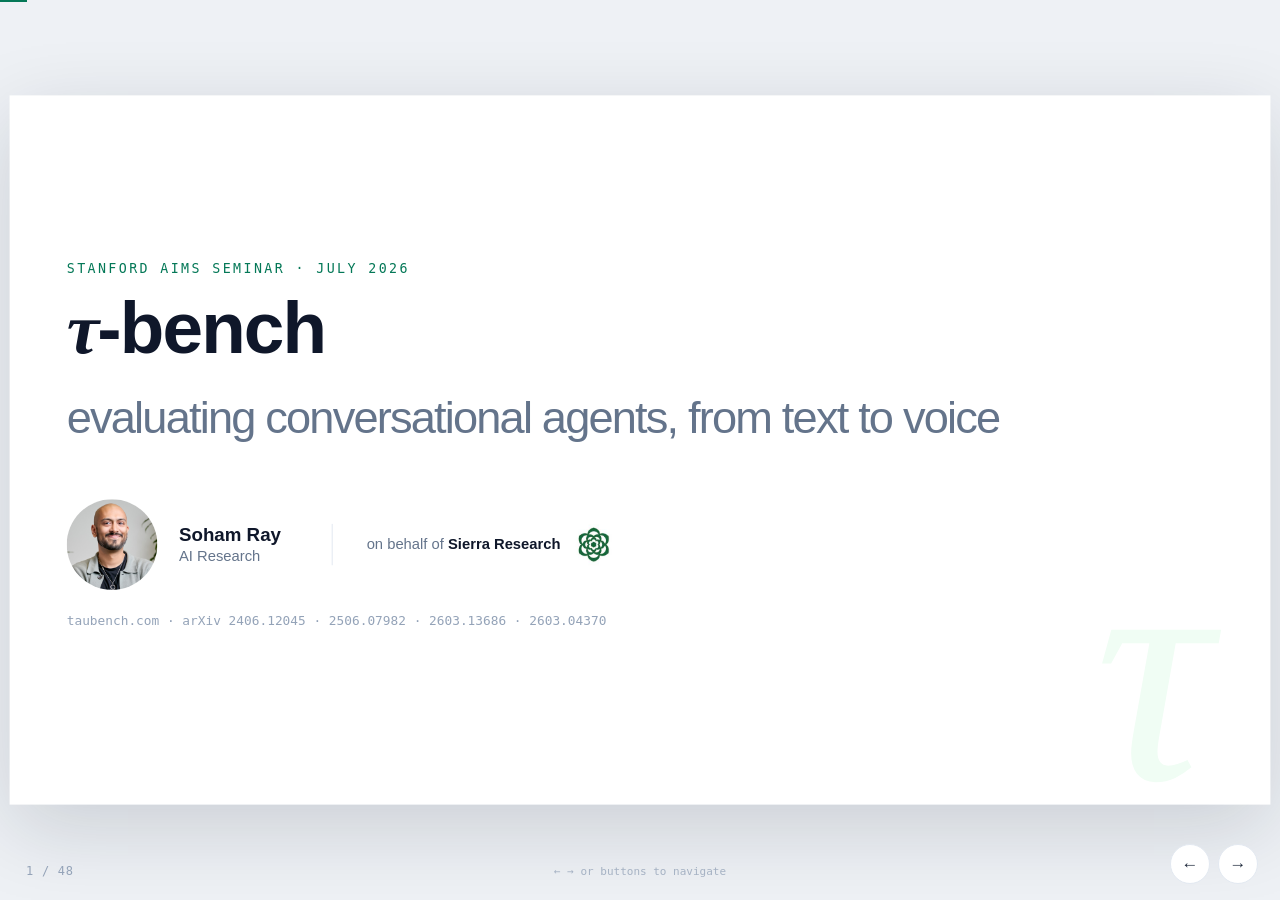
==== commit 2a705a36: "Appendix: realism study, significance testing, error attribution, limitations & future work Co-Autho" ====
--- a/talks/stanford-aims-tau.html
+++ b/talks/stanford-aims-tau.html
@@ -1440,8 +1440,10 @@
           <text class="ts" x="1012" y="356" text-anchor="middle">noise fills the wait — no dead air</text>
         </g>
       </svg>
-      <p class="lede" style="margin-top:10px;">The <strong>full-duplex orchestrator</strong> runs the whole call on this tick grid — generating, slicing, exchanging, and timing tool calls.</p>
-      <p class="lede" style="margin-top:8px;">And ticks are how you <strong>pause time</strong>: a tick is <em>simulated</em> time, not wall-clock time — so the user simulator has no latency budget, can be the strongest LLM available, and every run is reproducible.</p>
+      <div class="cardlist" style="display:grid; grid-template-columns:1fr 1fr; gap:14px; margin-top:12px;">
+        <div class="card"><span class="tag">The full-duplex orchestrator</span>Runs the whole call on this tick grid — <b>generating, slicing, exchanging</b>, and timing <b>tool calls</b>.</div>
+        <div class="card"><span class="tag">Ticks are how you pause time</span>A tick is <b>simulated</b> time, not wall-clock time — so the user simulator has virtually no latency budget, can be the <b>strongest LLM available</b>, and every run is <b>reproducible</b>.</div>
+      </div>
       <p class="footnote" style="margin-top:8px;">The tick log — audio, transcript slice, tool calls, per tick — is the single source of truth every downstream metric is computed from.</p>
     </div>
   </section>
@@ -2085,6 +2087,98 @@
     </div>
   </section>
 
+  <!-- ================= A6 · SIMULATOR REALISM STUDY ================= -->
+  <section class="slide">
+    <div class="inner">
+      <div class="kicker">Appendix · simulator realism</div>
+      <h2>Human raters find the simulated caller realistic</h2>
+      <p class="lede" style="margin-bottom:6px;">Two annotators independently rated <strong>60 simulations</strong> — stratified across domains and speech-complexity conditions — on a 1&ndash;4 scale, where 4&nbsp;=&nbsp;indistinguishable from a real caller.</p>
+      <div style="display:grid; grid-template-columns:1fr 1.15fr; gap:26px; margin-top:14px; align-items:start;">
+        <div class="cardlist" style="display:grid; gap:12px;">
+          <div class="card" style="font-size:15px;"><span class="tag">Overall: 3.1 / 4</span><b>83%</b> of all individual ratings at 3 or above, across six dimensions.</div>
+          <div class="card" style="font-size:15px;"><span class="tag">Raters agree: 94%</span>Within-1 inter-rater agreement across (simulation, dimension) pairs.</div>
+          <div class="card" style="font-size:15px;"><span class="tag">Known weak spot</span>Voice prosody scores lowest (2.6/4) — consistent with our choice <b>not to evaluate speech generation quality</b>.</div>
+        </div>
+        <table class="metrics" style="font-size:15px; margin-top:0;">
+          <tr><th>Dimension</th><th style="text-align:right;">Mean rating</th></tr>
+          <tr><td class="dim">Backchannel naturalness</td><td style="text-align:right;">3.5 / 4</td></tr>
+          <tr><td class="dim">Audio environment realism</td><td style="text-align:right;">3.3 / 4</td></tr>
+          <tr><td class="dim">Turn-taking naturalness</td><td style="text-align:right;">3.1 / 4</td></tr>
+          <tr><td class="dim">Behavioral plausibility (holistic)</td><td style="text-align:right;">3.1 / 4</td></tr>
+          <tr><td class="dim">Interruption behavior</td><td style="text-align:right;">3.0 / 4</td></tr>
+          <tr><td class="dim">Voice prosody</td><td style="text-align:right;">2.6 / 4</td></tr>
+        </table>
+      </div>
+      <p class="footnote">Not a substitute for a study with real human callers (future work) — it checks that the dimensions that most affect task completion (turn-taking, interruptions, backchannels, plausibility) are acceptably realistic.</p>
+    </div>
+  </section>
+
+  <!-- ================= A7 · STATISTICAL RELIABILITY ================= -->
+  <section class="slide">
+    <div class="inner">
+      <div class="kicker">Appendix · statistical reliability</div>
+      <h2>The voice&ndash;text gap survives significance testing</h2>
+      <p class="lede" style="margin-bottom:6px;">2 independent runs per condition (airline <em>n</em>=50, retail &amp; telecom <em>n</em>=114 each); paired permutation tests on per-task success — <strong>paired by task ID, 100k permutations, Holm-Bonferroni corrected</strong>.</p>
+      <div style="max-width:880px; margin:14px auto 0;">
+        <table class="cmp" aria-label="pooled pairwise statistical significance from the paper">
+          <thead>
+            <tr><th>Comparison · pooled across domains</th><th>&Delta; pass@1 range*</th><th>p (adj)</th></tr>
+          </thead>
+          <tbody>
+            <tr><td>GPT-5 text &rarr; Clean voice</td><td>&minus;33 to &minus;55 pp</td><td class="y">all &lt; 0.001</td></tr>
+            <tr><td>GPT-5 text &rarr; Realistic voice</td><td>&minus;49 to &minus;61 pp</td><td class="y">all &lt; 0.001</td></tr>
+            <tr><td>GPT-4.1 text &rarr; Realistic voice</td><td>&minus;20 to &minus;32 pp</td><td class="y">all &lt; 0.001</td></tr>
+            <tr><td>Clean &rarr; Realistic</td><td>&minus;6 to &minus;16 pp</td><td class="y">all &le; 0.002</td></tr>
+          </tbody>
+        </table>
+      </div>
+      <div class="card" style="max-width:880px; margin:18px auto 0; font-size:15px;"><span class="tag">The honest caveat</span>Per-domain, Clean&nbsp;&rarr;&nbsp;Realistic holds for all models in <b>retail</b> but reaches significance only for grok-voice in airline &amp; telecom — and grok-voice&rsquo;s telecom Clean rate (57.5%) actually <b>beats the GPT-4.1 text baseline</b> (+20.6&nbsp;pp, p&nbsp;&lt;&nbsp;0.001).</div>
+      <p class="footnote">*Range across the three voice models (gemini-live-2.5, gpt-realtime-1.5, grok-voice); rates pooled over both runs.</p>
+    </div>
+  </section>
+
+  <!-- ================= A8 · ERROR ATTRIBUTION ================= -->
+  <section class="slide">
+    <div class="inner">
+      <div class="kicker">Appendix · error analysis</div>
+      <h2>Failures are agent errors, not simulator artifacts</h2>
+      <div class="cardlist" style="display:grid; grid-template-columns:1fr 1fr; gap:14px; margin-top:16px;">
+        <div class="card"><span class="tag">The study</span>Two raters independently annotated all <b>91 failed simulations</b> in the Voice-Fragile and Noise-Fragile cohorts — 84% initial agreement, disagreements resolved to 100%.</div>
+        <div class="card"><span class="tag">Agent, not simulator</span><b>79%</b> of Voice-Fragile and <b>90%</b> of Noise-Fragile failures are attributed to the agent — the benchmark measures agent limits, not artifacts.</div>
+        <div class="card"><span class="tag">Commonsense, not policy</span><b>94.8%</b> (73/77) of agent failures need only domain-agnostic skills — <b>spelling (35%)</b> and <b>grounding (31%)</b> dominate; just 5% require domain policy knowledge.</div>
+        <div class="card"><span class="tag">What that implies</span>The voice&ndash;text gap is a <b>general capability shortfall</b> — closing it takes better conversational primitives, not bigger policy prompts.</div>
+      </div>
+      <p class="footnote">First critical error per simulation, typed as: logical, transcription, hallucination, VAD/unresponsive, timeout, or early termination.</p>
+    </div>
+  </section>
+
+  <!-- ================= A9 · LIMITATIONS & FUTURE WORK ================= -->
+  <section class="slide">
+    <div class="inner">
+      <div class="kicker">Appendix · limitations</div>
+      <h2>Limitations &amp; future work</h2>
+      <div style="display:grid; grid-template-columns:1.15fr 1fr; gap:22px; margin-top:14px;">
+        <div>
+          <div style="font-family:var(--font-mono); font-size:12px; letter-spacing:.1em; text-transform:uppercase; color:var(--muted); margin-bottom:9px;">Limitations</div>
+          <div class="cardlist" style="display:grid; gap:11px;">
+            <div class="card" style="font-size:14.5px;"><span class="tag">Transcript injection</span>The user sim reads the agent&rsquo;s <b>native transcript</b>, bypassing ASR. Agent speech was intelligible in 100% of 91 annotated failures, and an ASR-enabled mode (Deepgram Nova-3) shows both gaps persist — but default scores are an <b>upper bound</b>.</div>
+            <div class="card" style="font-size:14.5px;"><span class="tag">Generation isn&rsquo;t evaluated</span>We score task completion &amp; conversational dynamics — <b>not</b> the agent&rsquo;s speech quality (tone, naturalness), user satisfaction, or partial success.</div>
+            <div class="card" style="font-size:14.5px;"><span class="tag">Needs pausable time</span>Ticks require the model to <b>step with simulated time</b> — a voice model that only runs in wall-clock real time can&rsquo;t be evaluated on <span class="tau">&tau;</span>-voice as-is.</div>
+            <div class="card" style="font-size:14.5px;"><span class="tag">English-only, TTS voices</span>Accent findings via TTS personas are <b>indicative, not definitive</b>; the simulator is more patient than real callers.</div>
+          </div>
+        </div>
+        <div>
+          <div style="font-family:var(--font-mono); font-size:12px; letter-spacing:.1em; text-transform:uppercase; color:var(--muted); margin-bottom:9px;">Future work</div>
+          <div class="cardlist" style="display:grid; gap:11px;">
+            <div class="card" style="font-size:14.5px;"><span class="tag">Richer baselines</span>Cascaded ASR&rarr;LLM&rarr;TTS pipelines to isolate modality from architecture; open-source full-duplex models as they gain tool calling.</div>
+            <div class="card" style="font-size:14.5px;"><span class="tag">What we&rsquo;d score next</span>Agent speech generation quality, tool-call latency, and non-English evaluation.</div>
+            <div class="card" style="font-size:14.5px;"><span class="tag">Humans in the loop</span>Human user studies to validate simulator dynamics; accessibility-focused accent evaluation.</div>
+          </div>
+        </div>
+      </div>
+    </div>
+  </section>
+
 </main>
 </div>
 
